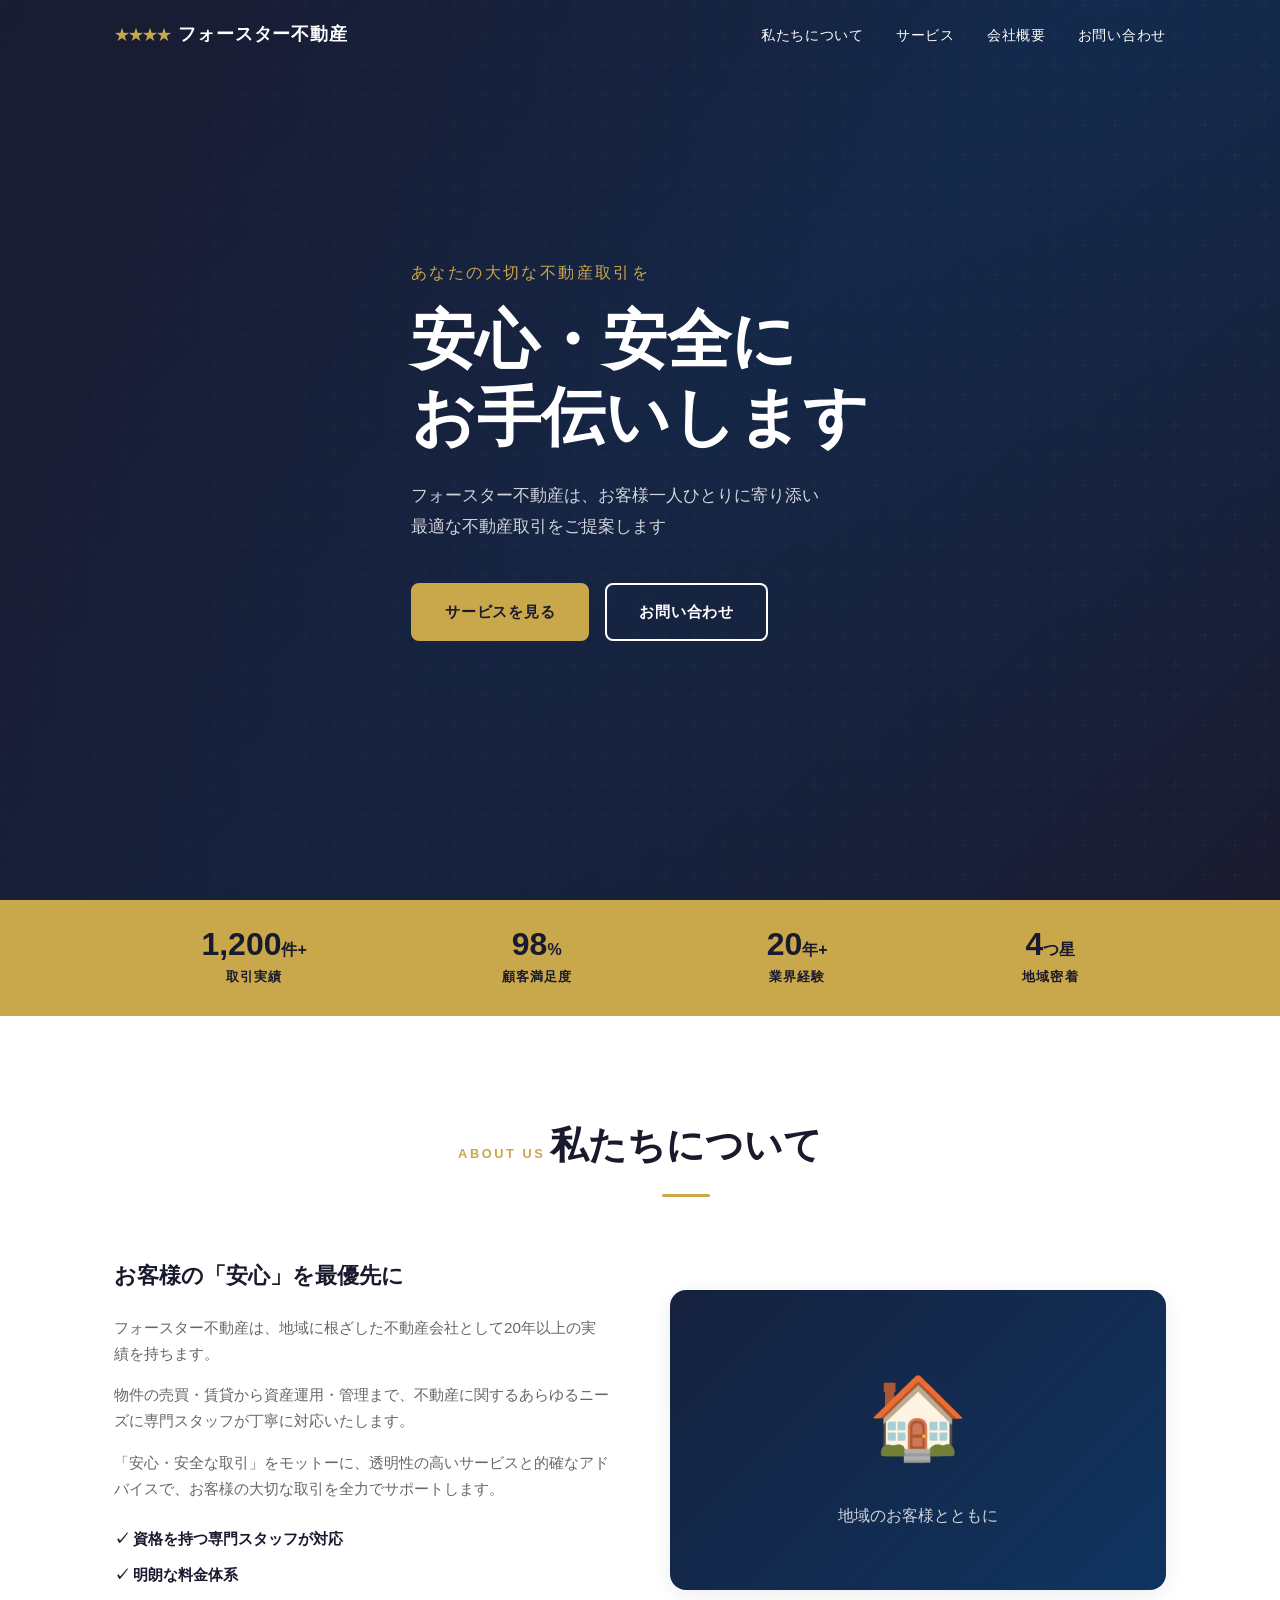
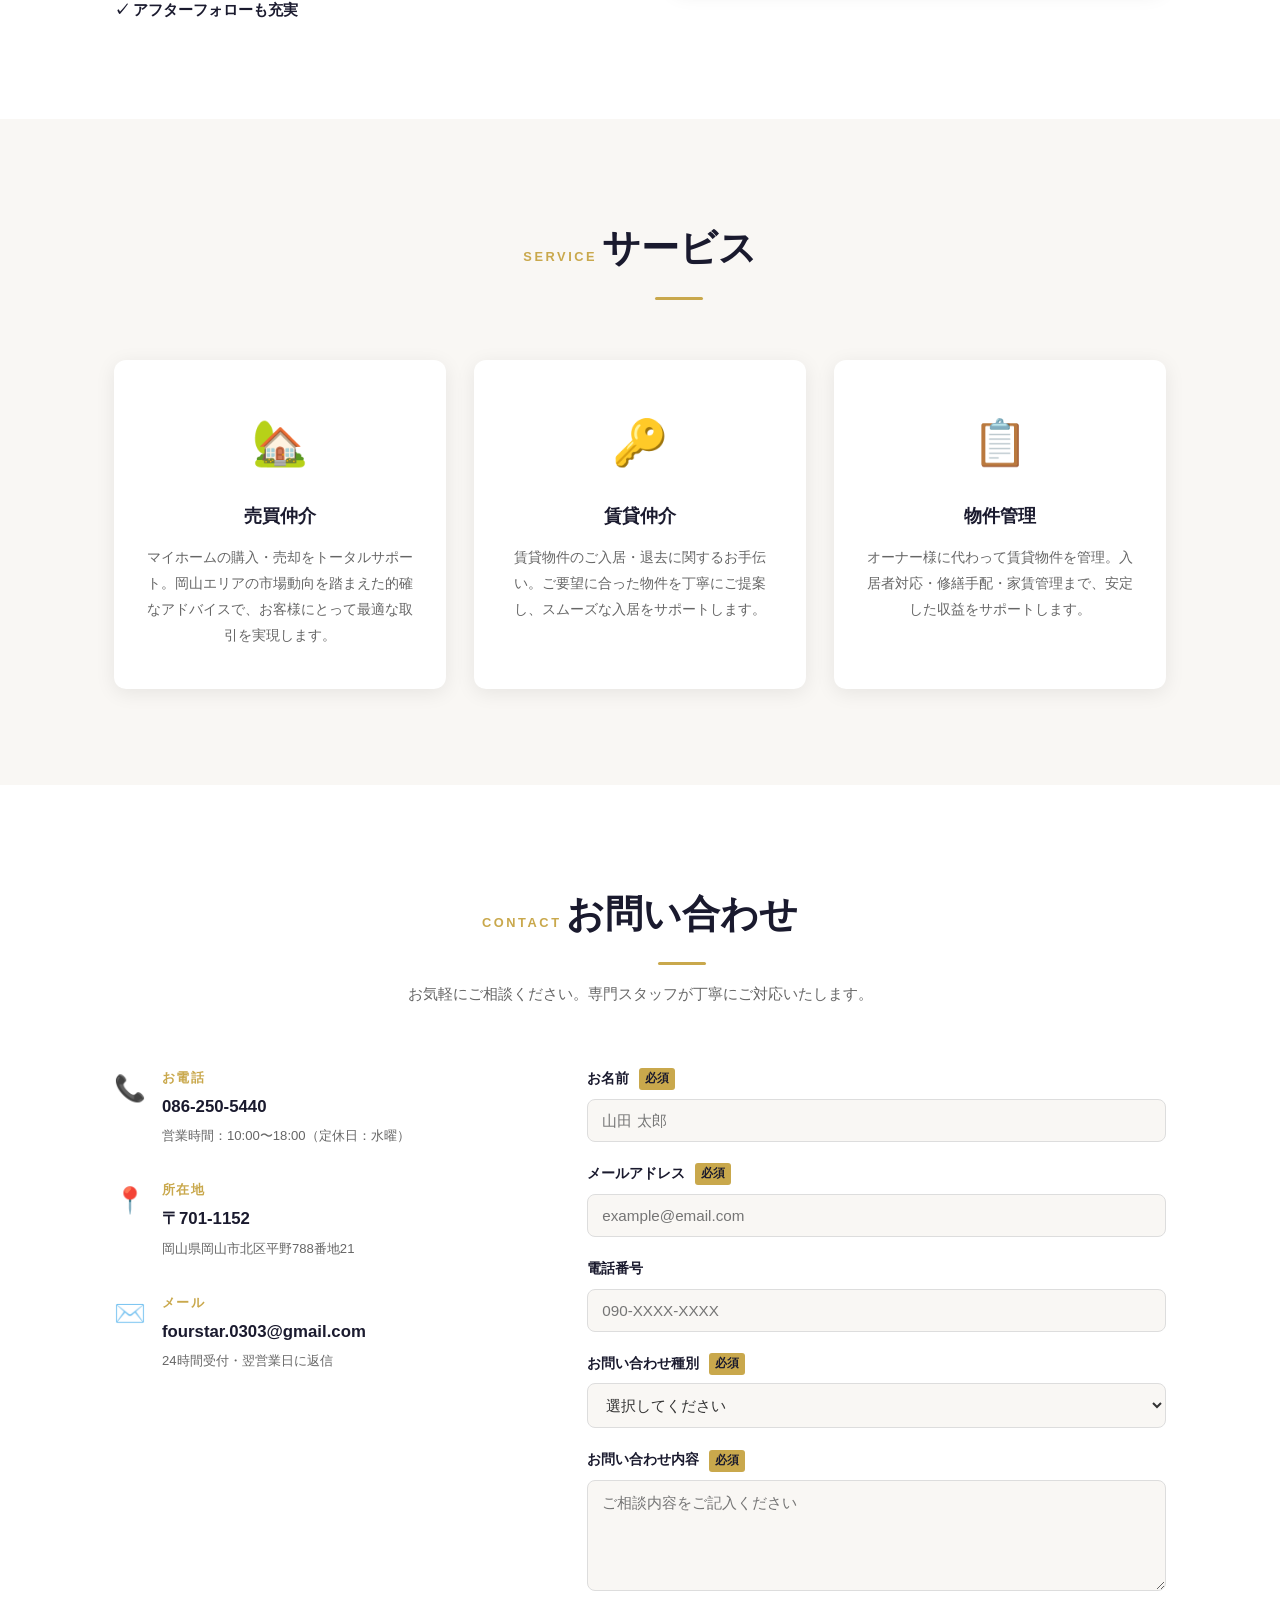
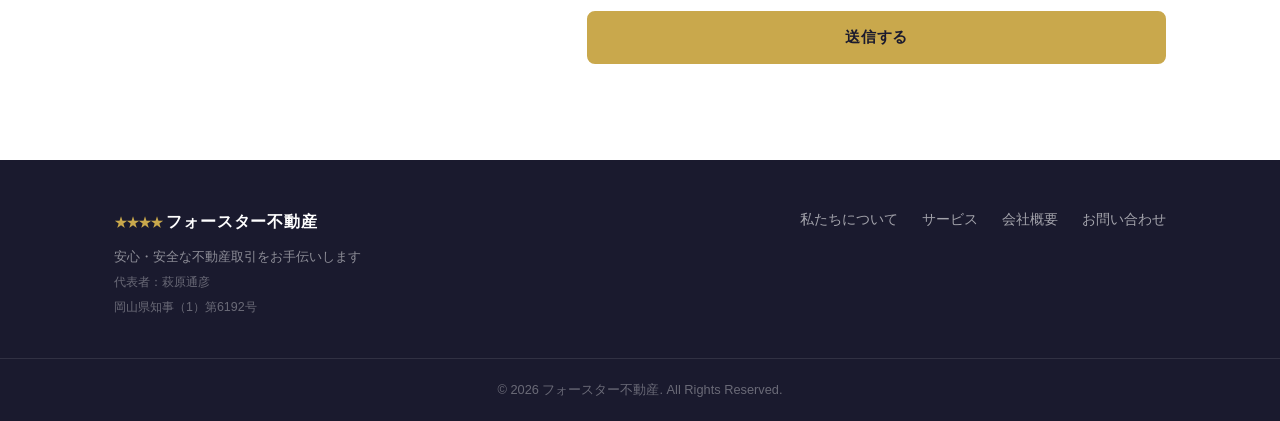
==== index.html @ bb78d97d "Initial commit: フォースター不動産 ホームページ" ====
<!DOCTYPE html>
<html lang="ja">
<head>
  <meta charset="UTF-8">
  <meta name="viewport" content="width=device-width, initial-scale=1.0">
  <title>フォースター不動産 | 安心・安全な不動産取引をお手伝いします</title>
  <link rel="stylesheet" href="style.css">
</head>
<body>

  <!-- ヘッダー -->
  <header id="header">
    <div class="container header-inner">
      <div class="logo">
        <span class="logo-star">★★★★</span>
        <span class="logo-text">フォースター不動産</span>
      </div>
      <nav>
        <ul class="nav-list">
          <li><a href="#about">私たちについて</a></li>
          <li><a href="#service">サービス</a></li>
          <li><a href="company.html">会社概要</a></li>
          <li><a href="#contact">お問い合わせ</a></li>
        </ul>
      </nav>
      <button class="hamburger" id="hamburger" aria-label="メニュー">
        <span></span><span></span><span></span>
      </button>
    </div>
    <div class="mobile-nav" id="mobileNav">
      <ul>
        <li><a href="#about" class="mobile-link">私たちについて</a></li>
        <li><a href="#service" class="mobile-link">サービス</a></li>
        <li><a href="company.html" class="mobile-link">会社概要</a></li>
        <li><a href="#contact" class="mobile-link">お問い合わせ</a></li>
      </ul>
    </div>
  </header>

  <!-- ヒーロー -->
  <section class="hero" id="hero">
    <div class="hero-overlay"></div>
    <div class="hero-content">
      <p class="hero-sub">あなたの大切な不動産取引を</p>
      <h1 class="hero-title">安心・安全に<br>お手伝いします</h1>
      <p class="hero-desc">フォースター不動産は、お客様一人ひとりに寄り添い<br>最適な不動産取引をご提案します</p>
      <div class="hero-buttons">
        <a href="#service" class="btn btn-primary">サービスを見る</a>
        <a href="#contact" class="btn btn-outline">お問い合わせ</a>
      </div>
    </div>
  </section>

  <!-- 実績バー -->
  <div class="stats-bar">
    <div class="container stats-inner">
      <div class="stat">
        <span class="stat-num">1,200<small>件+</small></span>
        <span class="stat-label">取引実績</span>
      </div>
      <div class="stat">
        <span class="stat-num">98<small>%</small></span>
        <span class="stat-label">顧客満足度</span>
      </div>
      <div class="stat">
        <span class="stat-num">20<small>年+</small></span>
        <span class="stat-label">業界経験</span>
      </div>
      <div class="stat">
        <span class="stat-num">4<small>つ星</small></span>
        <span class="stat-label">地域密着</span>
      </div>
    </div>
  </div>

  <!-- 私たちについて -->
  <section class="about section" id="about">
    <div class="container">
      <div class="section-header">
        <span class="section-label">ABOUT US</span>
        <h2 class="section-title">私たちについて</h2>
      </div>
      <div class="about-grid">
        <div class="about-text">
          <h3>お客様の「安心」を最優先に</h3>
          <p>フォースター不動産は、地域に根ざした不動産会社として20年以上の実績を持ちます。</p>
          <p>物件の売買・賃貸から資産運用・管理まで、不動産に関するあらゆるニーズに専門スタッフが丁寧に対応いたします。</p>
          <p>「安心・安全な取引」をモットーに、透明性の高いサービスと的確なアドバイスで、お客様の大切な取引を全力でサポートします。</p>
          <ul class="about-points">
            <li>✓ 資格を持つ専門スタッフが対応</li>
            <li>✓ 明朗な料金体系</li>
            <li>✓ アフターフォローも充実</li>
          </ul>
        </div>
        <div class="about-image">
          <div class="about-image-box">
            <div class="about-image-inner">
              <span class="about-icon">🏠</span>
              <p>地域のお客様とともに</p>
            </div>
          </div>
        </div>
      </div>
    </div>
  </section>

  <!-- サービス -->
  <section class="service section" id="service">
    <div class="container">
      <div class="section-header">
        <span class="section-label">SERVICE</span>
        <h2 class="section-title">サービス</h2>
      </div>
      <div class="service-grid service-grid-3">
        <div class="service-card">
          <div class="service-icon">🏡</div>
          <h3>売買仲介</h3>
          <p>マイホームの購入・売却をトータルサポート。岡山エリアの市場動向を踏まえた的確なアドバイスで、お客様にとって最適な取引を実現します。</p>
        </div>
        <div class="service-card">
          <div class="service-icon">🔑</div>
          <h3>賃貸仲介</h3>
          <p>賃貸物件のご入居・退去に関するお手伝い。ご要望に合った物件を丁寧にご提案し、スムーズな入居をサポートします。</p>
        </div>
        <div class="service-card">
          <div class="service-icon">📋</div>
          <h3>物件管理</h3>
          <p>オーナー様に代わって賃貸物件を管理。入居者対応・修繕手配・家賃管理まで、安定した収益をサポートします。</p>
        </div>
      </div>
    </div>
  </section>

  <!-- お問い合わせ -->
  <section class="contact section" id="contact">
    <div class="container">
      <div class="section-header">
        <span class="section-label">CONTACT</span>
        <h2 class="section-title">お問い合わせ</h2>
        <p class="section-desc">お気軽にご相談ください。専門スタッフが丁寧にご対応いたします。</p>
      </div>
      <div class="contact-wrapper">
        <div class="contact-info">
          <div class="contact-info-item">
            <span class="ci-icon">📞</span>
            <div>
              <p class="ci-label">お電話</p>
              <p class="ci-value">086-250-5440</p>
              <p class="ci-note">営業時間：10:00〜18:00（定休日：水曜）</p>
            </div>
          </div>
          <div class="contact-info-item">
            <span class="ci-icon">📍</span>
            <div>
              <p class="ci-label">所在地</p>
              <p class="ci-value">〒701-1152</p>
              <p class="ci-note">岡山県岡山市北区平野788番地21</p>
            </div>
          </div>
          <div class="contact-info-item">
            <span class="ci-icon">✉️</span>
            <div>
              <p class="ci-label">メール</p>
              <p class="ci-value">fourstar.0303@gmail.com</p>
              <p class="ci-note">24時間受付・翌営業日に返信</p>
            </div>
          </div>
        </div>
        <form class="contact-form" id="contactForm">
          <div class="form-group">
            <label for="name">お名前 <span class="required">必須</span></label>
            <input type="text" id="name" name="name" placeholder="山田 太郎" required>
          </div>
          <div class="form-group">
            <label for="email">メールアドレス <span class="required">必須</span></label>
            <input type="email" id="email" name="email" placeholder="example@email.com" required>
          </div>
          <div class="form-group">
            <label for="tel">電話番号</label>
            <input type="tel" id="tel" name="tel" placeholder="090-XXXX-XXXX">
          </div>
          <div class="form-group">
            <label for="subject">お問い合わせ種別 <span class="required">必須</span></label>
            <select id="subject" name="subject" required>
              <option value="">選択してください</option>
              <option value="buy">物件購入について</option>
              <option value="sell">物件売却について</option>
              <option value="rent">賃貸について</option>
              <option value="manage">物件管理について</option>
              <option value="other">その他</option>
            </select>
          </div>
          <div class="form-group">
            <label for="message">お問い合わせ内容 <span class="required">必須</span></label>
            <textarea id="message" name="message" rows="5" placeholder="ご相談内容をご記入ください" required></textarea>
          </div>
          <button type="submit" class="btn btn-primary btn-full">送信する</button>
          <div class="form-success" id="formSuccess">
            ✅ お問い合わせを受け付けました。担当者よりご連絡いたします。
          </div>
        </form>
      </div>
    </div>
  </section>

  <!-- フッター -->
  <footer class="footer">
    <div class="container footer-inner">
      <div class="footer-brand">
        <span class="logo-star">★★★★</span>
        <span class="logo-text">フォースター不動産</span>
        <p class="footer-tagline">安心・安全な不動産取引をお手伝いします</p>
        <p class="footer-meta">代表者：萩原通彦</p>
        <p class="footer-meta">岡山県知事（1）第6192号</p>
      </div>
      <div class="footer-links">
        <a href="#about">私たちについて</a>
        <a href="#service">サービス</a>
        <a href="company.html">会社概要</a>
        <a href="#contact">お問い合わせ</a>
      </div>
    </div>
    <div class="footer-copy">
      <p>&copy; 2026 フォースター不動産. All Rights Reserved.</p>
    </div>
  </footer>

  <script src="script.js"></script>
</body>
</html>
---- style.css ----
/* ===== リセット & ベース ===== */
*, *::before, *::after { box-sizing: border-box; margin: 0; padding: 0; }

:root {
  --gold: #c9a84c;
  --gold-light: #e8c96a;
  --dark: #1a1a2e;
  --dark2: #16213e;
  --text: #333;
  --text-light: #666;
  --bg: #f9f7f4;
  --white: #ffffff;
  --radius: 8px;
  --shadow: 0 4px 20px rgba(0,0,0,.08);
  --transition: .3s ease;
}

html { scroll-behavior: smooth; }

body {
  font-family: 'Hiragino Kaku Gothic ProN', 'Noto Sans JP', sans-serif;
  color: var(--text);
  background: var(--bg);
  line-height: 1.7;
}

.container { max-width: 1100px; margin: 0 auto; padding: 0 24px; }

a { text-decoration: none; color: inherit; }

/* ===== ヘッダー ===== */
#header {
  position: fixed;
  top: 0; left: 0; right: 0;
  z-index: 100;
  background: transparent;
  transition: background var(--transition), box-shadow var(--transition);
}

#header.scrolled {
  background: var(--dark);
  box-shadow: 0 2px 16px rgba(0,0,0,.3);
}

.header-inner {
  display: flex;
  align-items: center;
  justify-content: space-between;
  height: 70px;
}

.logo {
  display: flex;
  align-items: center;
  gap: 8px;
}

.logo-star {
  color: var(--gold);
  font-size: 1rem;
  letter-spacing: -2px;
}

.logo-text {
  color: var(--white);
  font-size: 1.1rem;
  font-weight: 700;
  letter-spacing: .05em;
}

.nav-list {
  display: flex;
  gap: 32px;
  list-style: none;
}

.nav-list a {
  color: var(--white);
  font-size: .9rem;
  letter-spacing: .05em;
  transition: color var(--transition);
  position: relative;
}

.nav-list a::after {
  content: '';
  position: absolute;
  bottom: -4px; left: 0; right: 0;
  height: 2px;
  background: var(--gold);
  transform: scaleX(0);
  transition: transform var(--transition);
}

.nav-list a:hover { color: var(--gold-light); }
.nav-list a:hover::after { transform: scaleX(1); }

/* ハンバーガー */
.hamburger {
  display: none;
  flex-direction: column;
  gap: 5px;
  background: none;
  border: none;
  cursor: pointer;
  padding: 4px;
}

.hamburger span {
  display: block;
  width: 26px; height: 2px;
  background: var(--white);
  transition: var(--transition);
}

/* モバイルナビ */
.mobile-nav {
  display: none;
  background: var(--dark);
  padding: 16px 24px;
}

.mobile-nav.open { display: block; }

.mobile-nav ul { list-style: none; }

.mobile-nav li { border-bottom: 1px solid rgba(255,255,255,.1); }

.mobile-nav a {
  display: block;
  color: var(--white);
  padding: 14px 0;
  font-size: .95rem;
}

/* ===== ボタン ===== */
.btn {
  display: inline-block;
  padding: 14px 32px;
  border-radius: var(--radius);
  font-size: .95rem;
  font-weight: 600;
  letter-spacing: .05em;
  transition: var(--transition);
  cursor: pointer;
  border: 2px solid transparent;
}

.btn-primary {
  background: var(--gold);
  color: var(--dark);
  border-color: var(--gold);
}

.btn-primary:hover {
  background: var(--gold-light);
  border-color: var(--gold-light);
  transform: translateY(-2px);
  box-shadow: 0 8px 24px rgba(201,168,76,.35);
}

.btn-outline {
  background: transparent;
  color: var(--white);
  border-color: var(--white);
}

.btn-outline:hover {
  background: var(--white);
  color: var(--dark);
  transform: translateY(-2px);
}

.btn-full { width: 100%; text-align: center; }

/* ===== ヒーロー ===== */
.hero {
  position: relative;
  min-height: 100vh;
  display: flex;
  align-items: center;
  background: linear-gradient(135deg, var(--dark2) 0%, #0f3460 50%, var(--dark) 100%);
  overflow: hidden;
}

.hero::before {
  content: '';
  position: absolute;
  inset: 0;
  background: url("data:image/svg+xml,%3Csvg width='60' height='60' viewBox='0 0 60 60' xmlns='http://www.w3.org/2000/svg'%3E%3Cg fill='none' fill-rule='evenodd'%3E%3Cg fill='%23ffffff' fill-opacity='0.03'%3E%3Cpath d='M36 34v-4h-2v4h-4v2h4v4h2v-4h4v-2h-4zm0-30V0h-2v4h-4v2h4v4h2V6h4V4h-4zM6 34v-4H4v4H0v2h4v4h2v-4h4v-2H6zM6 4V0H4v4H0v2h4v4h2V6h4V4H6z'/%3E%3C/g%3E%3C/g%3E%3C/svg%3E");
}

.hero-overlay {
  position: absolute;
  inset: 0;
  background: linear-gradient(to right, rgba(26,26,46,.8) 0%, rgba(26,26,46,.3) 100%);
}

.hero-content {
  position: relative;
  z-index: 1;
  max-width: 700px;
  padding: 0 24px;
  margin: 0 auto;
}

.hero-sub {
  color: var(--gold);
  font-size: 1rem;
  letter-spacing: .15em;
  margin-bottom: 16px;
}

.hero-title {
  color: var(--white);
  font-size: clamp(2.2rem, 6vw, 4rem);
  font-weight: 800;
  line-height: 1.2;
  margin-bottom: 24px;
}

.hero-desc {
  color: rgba(255,255,255,.8);
  font-size: 1.05rem;
  margin-bottom: 40px;
  line-height: 1.9;
}

.hero-buttons {
  display: flex;
  gap: 16px;
  flex-wrap: wrap;
}

/* ===== 実績バー ===== */
.stats-bar {
  background: var(--gold);
  padding: 28px 0;
}

.stats-inner {
  display: flex;
  justify-content: space-around;
  flex-wrap: wrap;
  gap: 20px;
}

.stat {
  text-align: center;
  color: var(--dark);
}

.stat-num {
  display: block;
  font-size: 2rem;
  font-weight: 800;
  line-height: 1;
}

.stat-num small {
  font-size: 1rem;
  font-weight: 600;
}

.stat-label {
  display: block;
  font-size: .82rem;
  font-weight: 600;
  margin-top: 6px;
  letter-spacing: .08em;
}

/* ===== セクション共通 ===== */
.section { padding: 96px 0; }

.section-header {
  text-align: center;
  margin-bottom: 60px;
}

.section-label {
  display: inline-block;
  color: var(--gold);
  font-size: .8rem;
  font-weight: 700;
  letter-spacing: .2em;
  margin-bottom: 12px;
}

.section-title {
  font-size: clamp(1.6rem, 4vw, 2.4rem);
  font-weight: 800;
  color: var(--dark);
  position: relative;
  display: inline-block;
}

.section-title::after {
  content: '';
  display: block;
  width: 48px; height: 3px;
  background: var(--gold);
  margin: 16px auto 0;
  border-radius: 2px;
}

.section-desc {
  color: var(--text-light);
  margin-top: 16px;
  font-size: .95rem;
}

/* ===== About ===== */
.about { background: var(--white); }

.about-grid {
  display: grid;
  grid-template-columns: 1fr 1fr;
  gap: 60px;
  align-items: center;
}

.about-text h3 {
  font-size: 1.4rem;
  font-weight: 700;
  color: var(--dark);
  margin-bottom: 20px;
}

.about-text p {
  color: var(--text-light);
  margin-bottom: 16px;
  font-size: .95rem;
}

.about-points {
  list-style: none;
  margin-top: 24px;
  display: flex;
  flex-direction: column;
  gap: 10px;
}

.about-points li {
  color: var(--dark);
  font-weight: 600;
  font-size: .95rem;
}

.about-image-box {
  background: linear-gradient(135deg, var(--dark2), #0f3460);
  border-radius: 16px;
  padding: 60px 40px;
  text-align: center;
  box-shadow: var(--shadow);
}

.about-image-inner .about-icon {
  font-size: 5rem;
  display: block;
  margin-bottom: 16px;
}

.about-image-inner p {
  color: rgba(255,255,255,.8);
  font-size: 1rem;
}

/* ===== Service ===== */
.service { background: var(--bg); }

.service-grid {
  display: grid;
  grid-template-columns: repeat(auto-fit, minmax(230px, 1fr));
  gap: 28px;
}

.service-grid-3 {
  grid-template-columns: repeat(3, 1fr);
}

@media (max-width: 768px) {
  .service-grid-3 { grid-template-columns: 1fr; }
}

.service-card {
  background: var(--white);
  border-radius: 12px;
  padding: 40px 28px;
  text-align: center;
  box-shadow: var(--shadow);
  transition: transform var(--transition), box-shadow var(--transition);
  border-top: 4px solid transparent;
}

.service-card:hover {
  transform: translateY(-6px);
  box-shadow: 0 12px 40px rgba(0,0,0,.12);
  border-top-color: var(--gold);
}

.service-icon {
  font-size: 2.8rem;
  margin-bottom: 20px;
  display: block;
}

.service-card h3 {
  font-size: 1.15rem;
  font-weight: 700;
  color: var(--dark);
  margin-bottom: 14px;
}

.service-card p {
  color: var(--text-light);
  font-size: .9rem;
  line-height: 1.8;
}

/* ===== Contact ===== */
.contact { background: var(--white); }

.contact-wrapper {
  display: grid;
  grid-template-columns: 1fr 1.4fr;
  gap: 60px;
}

.contact-info {
  display: flex;
  flex-direction: column;
  gap: 32px;
}

.contact-info-item {
  display: flex;
  gap: 16px;
  align-items: flex-start;
}

.ci-icon {
  font-size: 1.6rem;
  flex-shrink: 0;
}

.ci-label {
  font-size: .8rem;
  color: var(--gold);
  font-weight: 700;
  letter-spacing: .1em;
  margin-bottom: 4px;
}

.ci-value {
  font-size: 1.05rem;
  font-weight: 700;
  color: var(--dark);
}

.ci-note {
  font-size: .82rem;
  color: var(--text-light);
  margin-top: 4px;
}

/* フォーム */
.contact-form {
  display: flex;
  flex-direction: column;
  gap: 20px;
}

.form-group {
  display: flex;
  flex-direction: column;
  gap: 8px;
}

.form-group label {
  font-size: .88rem;
  font-weight: 600;
  color: var(--dark);
}

.required {
  display: inline-block;
  background: var(--gold);
  color: var(--dark);
  font-size: .72rem;
  font-weight: 700;
  padding: 1px 6px;
  border-radius: 3px;
  margin-left: 6px;
  vertical-align: middle;
}

.form-group input,
.form-group select,
.form-group textarea {
  border: 1.5px solid #ddd;
  border-radius: var(--radius);
  padding: 12px 14px;
  font-size: .95rem;
  font-family: inherit;
  color: var(--text);
  transition: border-color var(--transition), box-shadow var(--transition);
  background: var(--bg);
}

.form-group input:focus,
.form-group select:focus,
.form-group textarea:focus {
  outline: none;
  border-color: var(--gold);
  box-shadow: 0 0 0 3px rgba(201,168,76,.15);
}

.form-group textarea { resize: vertical; }

.form-success {
  display: none;
  background: #f0fdf4;
  border: 1.5px solid #22c55e;
  color: #166534;
  padding: 14px 18px;
  border-radius: var(--radius);
  font-size: .9rem;
  font-weight: 600;
}

.form-success.visible { display: block; }

/* ===== フッター ===== */
.footer {
  background: var(--dark);
  padding: 48px 0 0;
}

.footer-inner {
  display: flex;
  justify-content: space-between;
  align-items: flex-start;
  flex-wrap: wrap;
  gap: 32px;
  padding-bottom: 40px;
}

.footer-brand .logo-star { color: var(--gold); font-size: .9rem; letter-spacing: -2px; }
.footer-brand .logo-text { color: var(--white); font-size: 1rem; font-weight: 700; }

.footer-tagline {
  color: rgba(255,255,255,.5);
  font-size: .82rem;
  margin-top: 10px;
}

.footer-meta {
  color: rgba(255,255,255,.35);
  font-size: .78rem;
  margin-top: 4px;
}

.footer-links {
  display: flex;
  gap: 24px;
  flex-wrap: wrap;
}

.footer-links a {
  color: rgba(255,255,255,.6);
  font-size: .88rem;
  transition: color var(--transition);
}

.footer-links a:hover { color: var(--gold); }

.footer-copy {
  border-top: 1px solid rgba(255,255,255,.1);
  text-align: center;
  padding: 20px;
}

.footer-copy p {
  color: rgba(255,255,255,.35);
  font-size: .8rem;
}

/* ===== レスポンシブ ===== */
@media (max-width: 768px) {
  .nav-list { display: none; }

  .hamburger { display: flex; }

  .about-grid { grid-template-columns: 1fr; }
  .about-image { display: none; }

  .contact-wrapper { grid-template-columns: 1fr; }

  .hero-content { text-align: center; }
  .hero-buttons { justify-content: center; }

  .section { padding: 64px 0; }

  .footer-inner { flex-direction: column; align-items: center; text-align: center; }
  .footer-links { justify-content: center; }
}

@media (max-width: 480px) {
  .stats-inner { flex-direction: column; gap: 16px; }
  .service-grid { grid-template-columns: 1fr; }
}
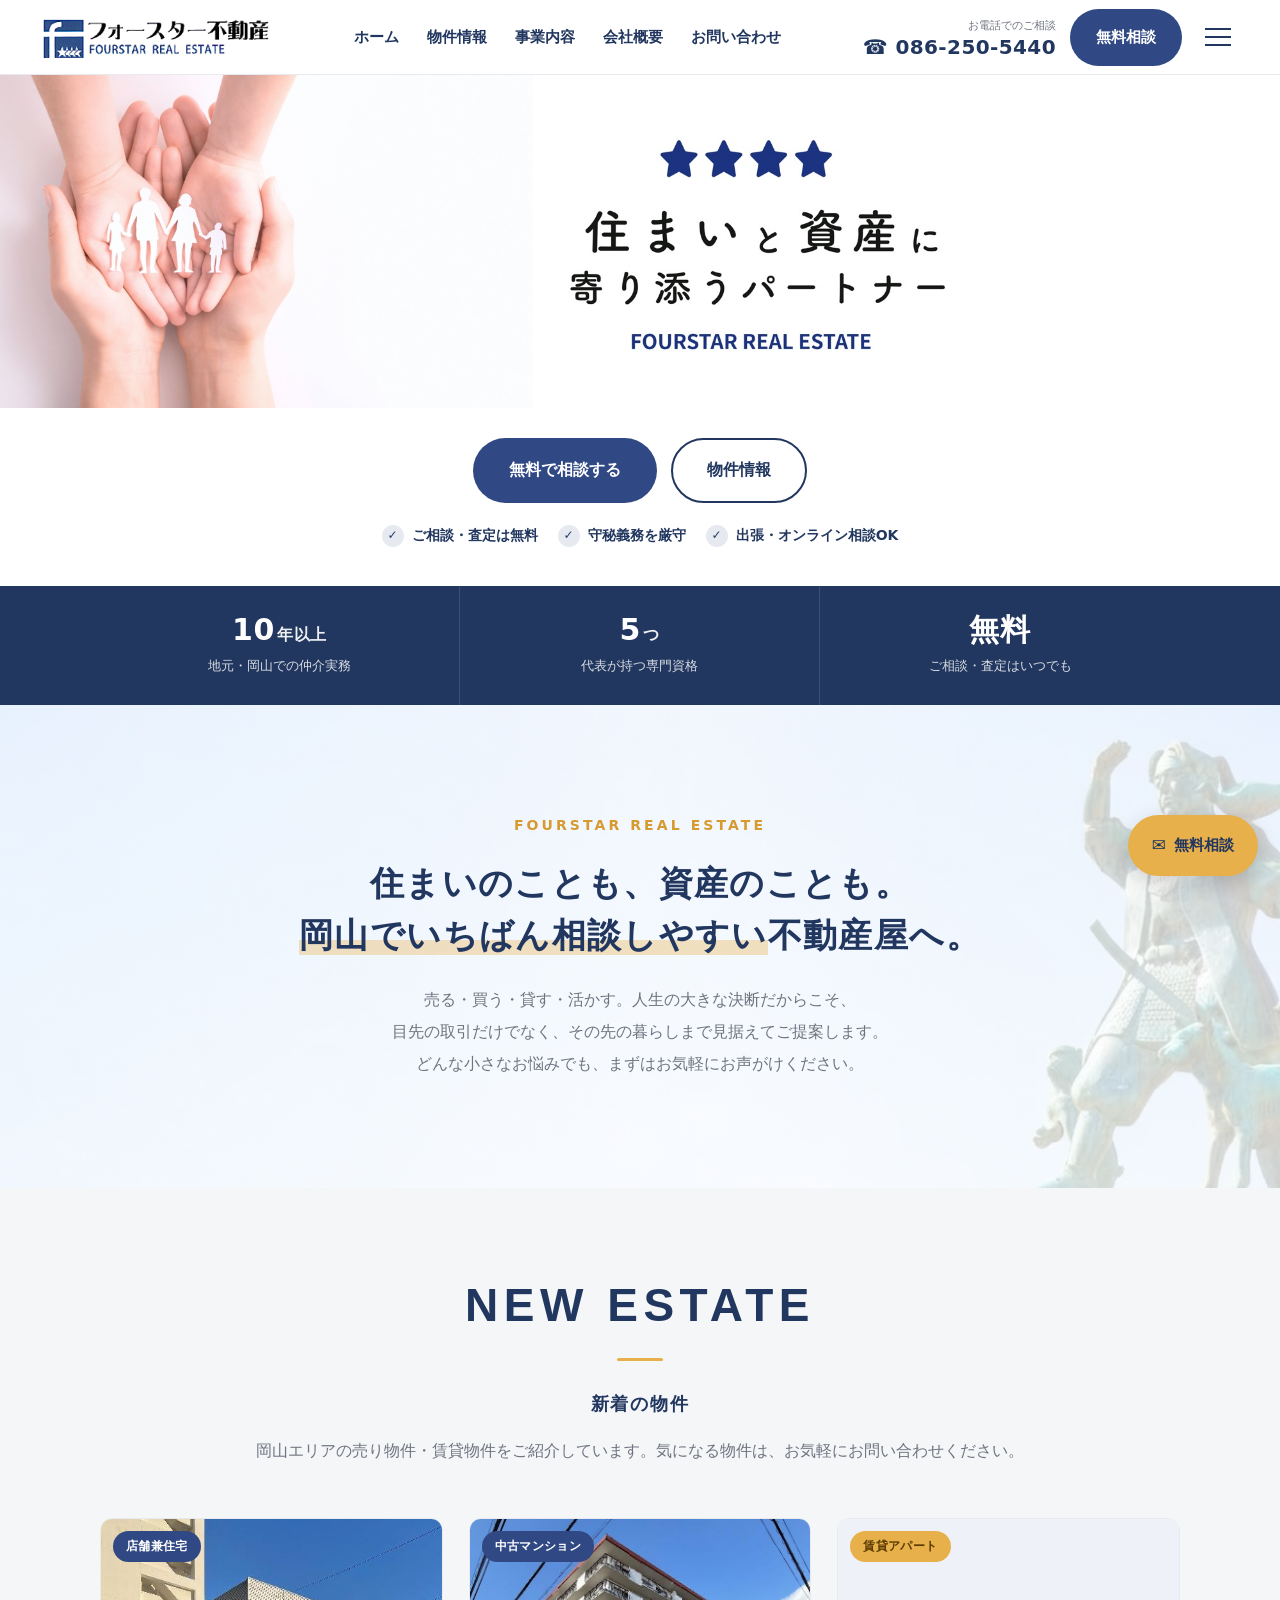
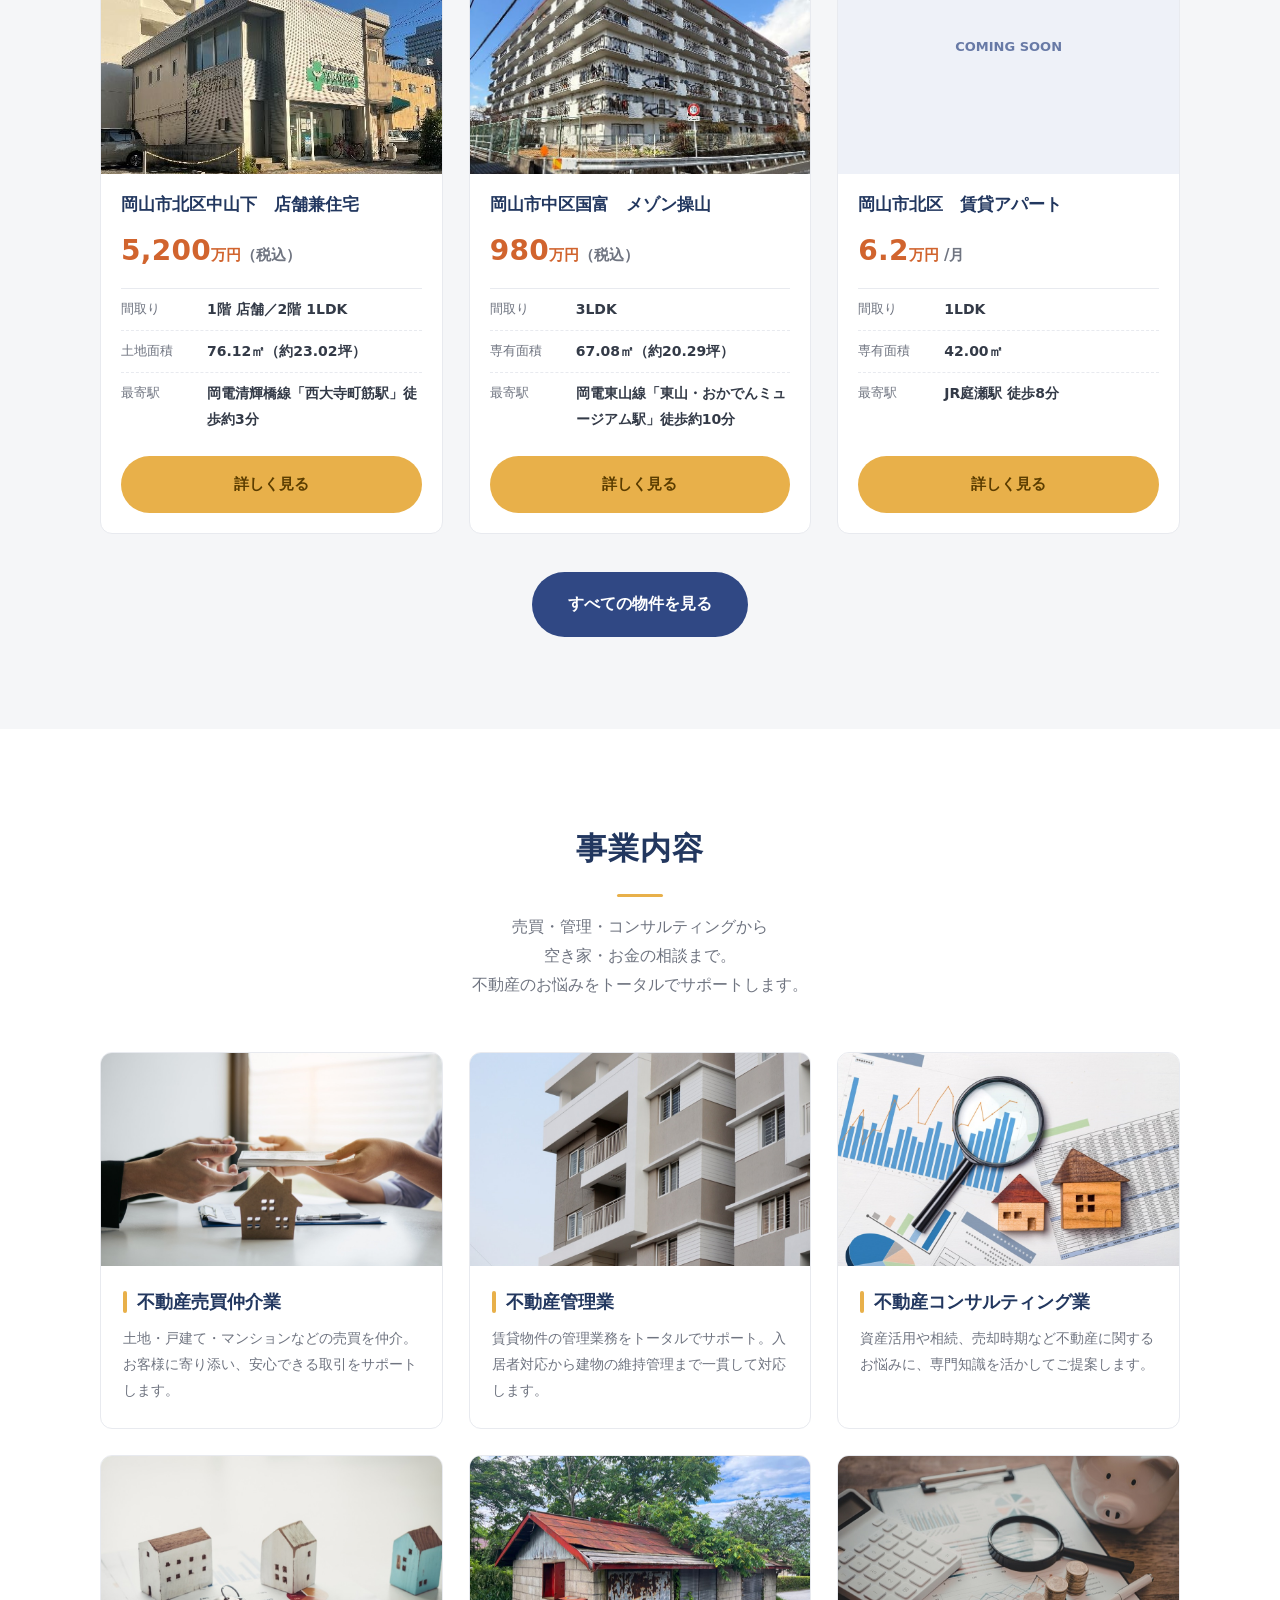
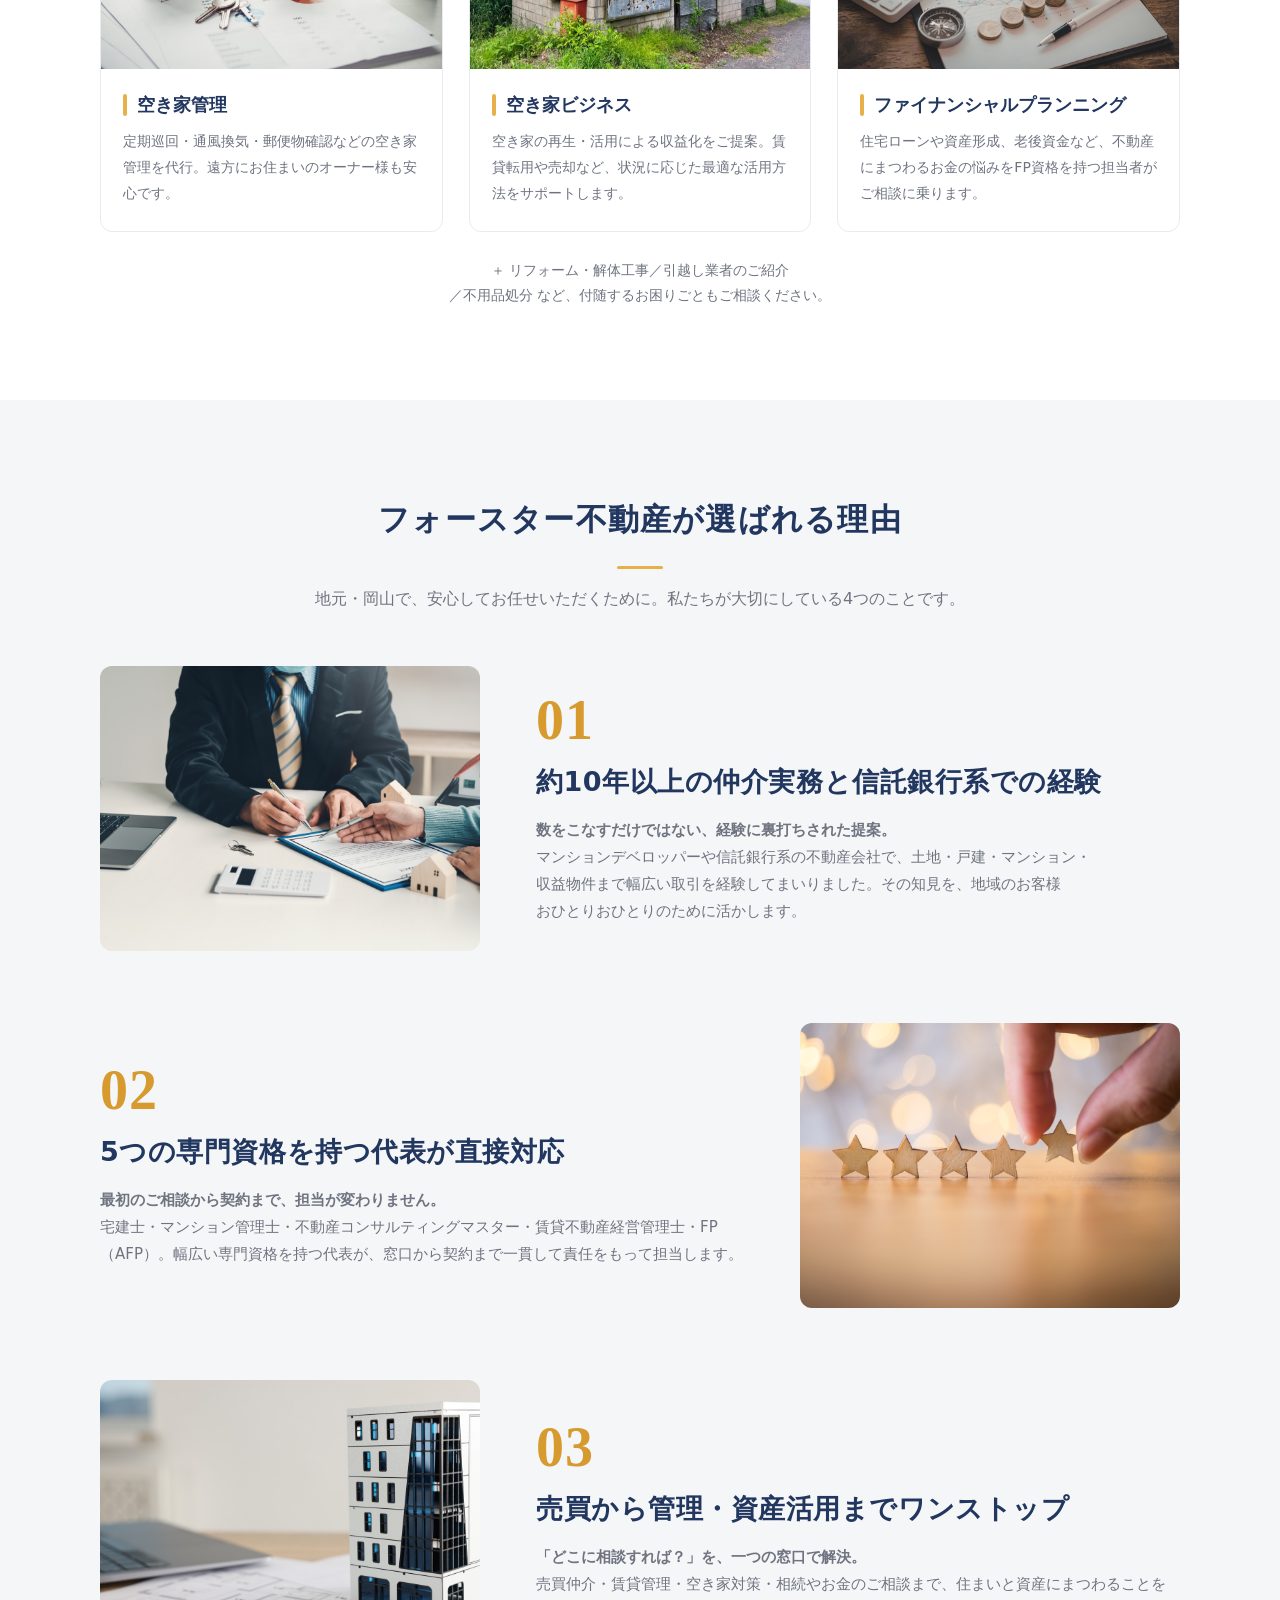
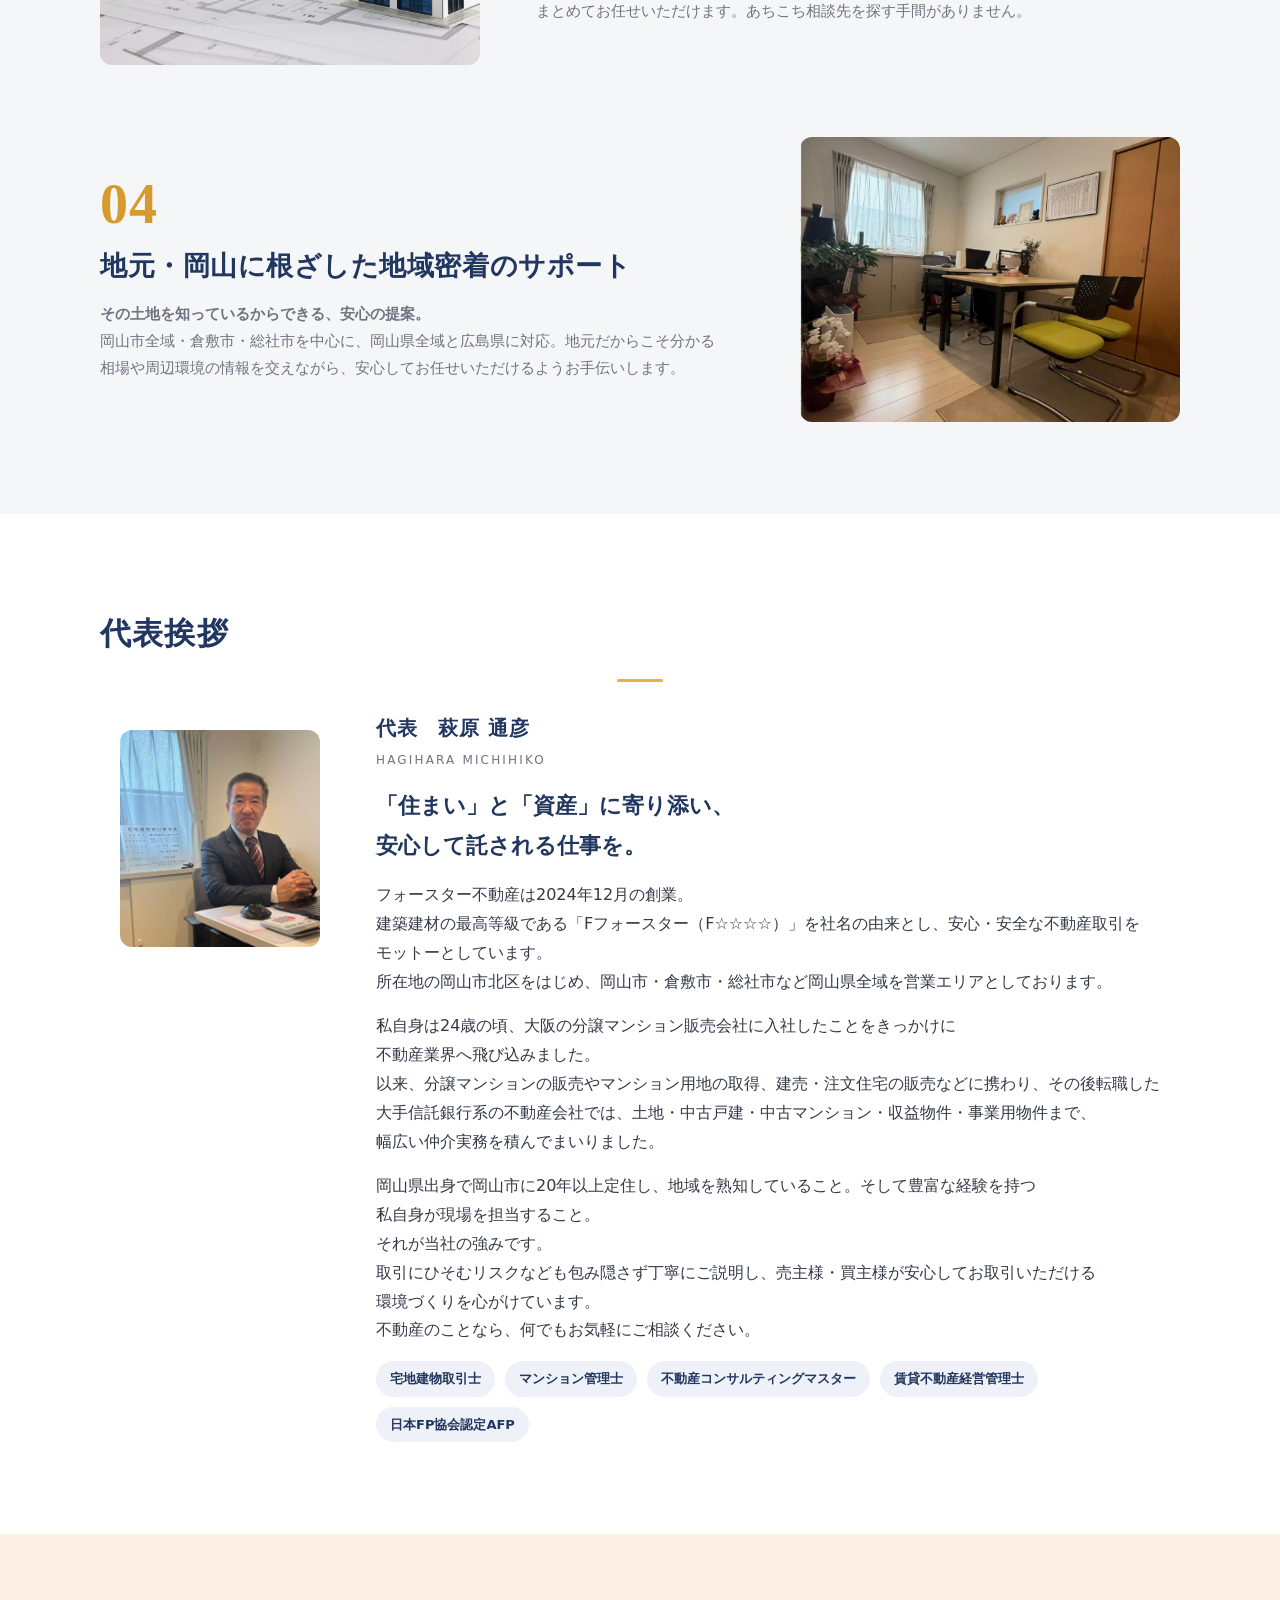
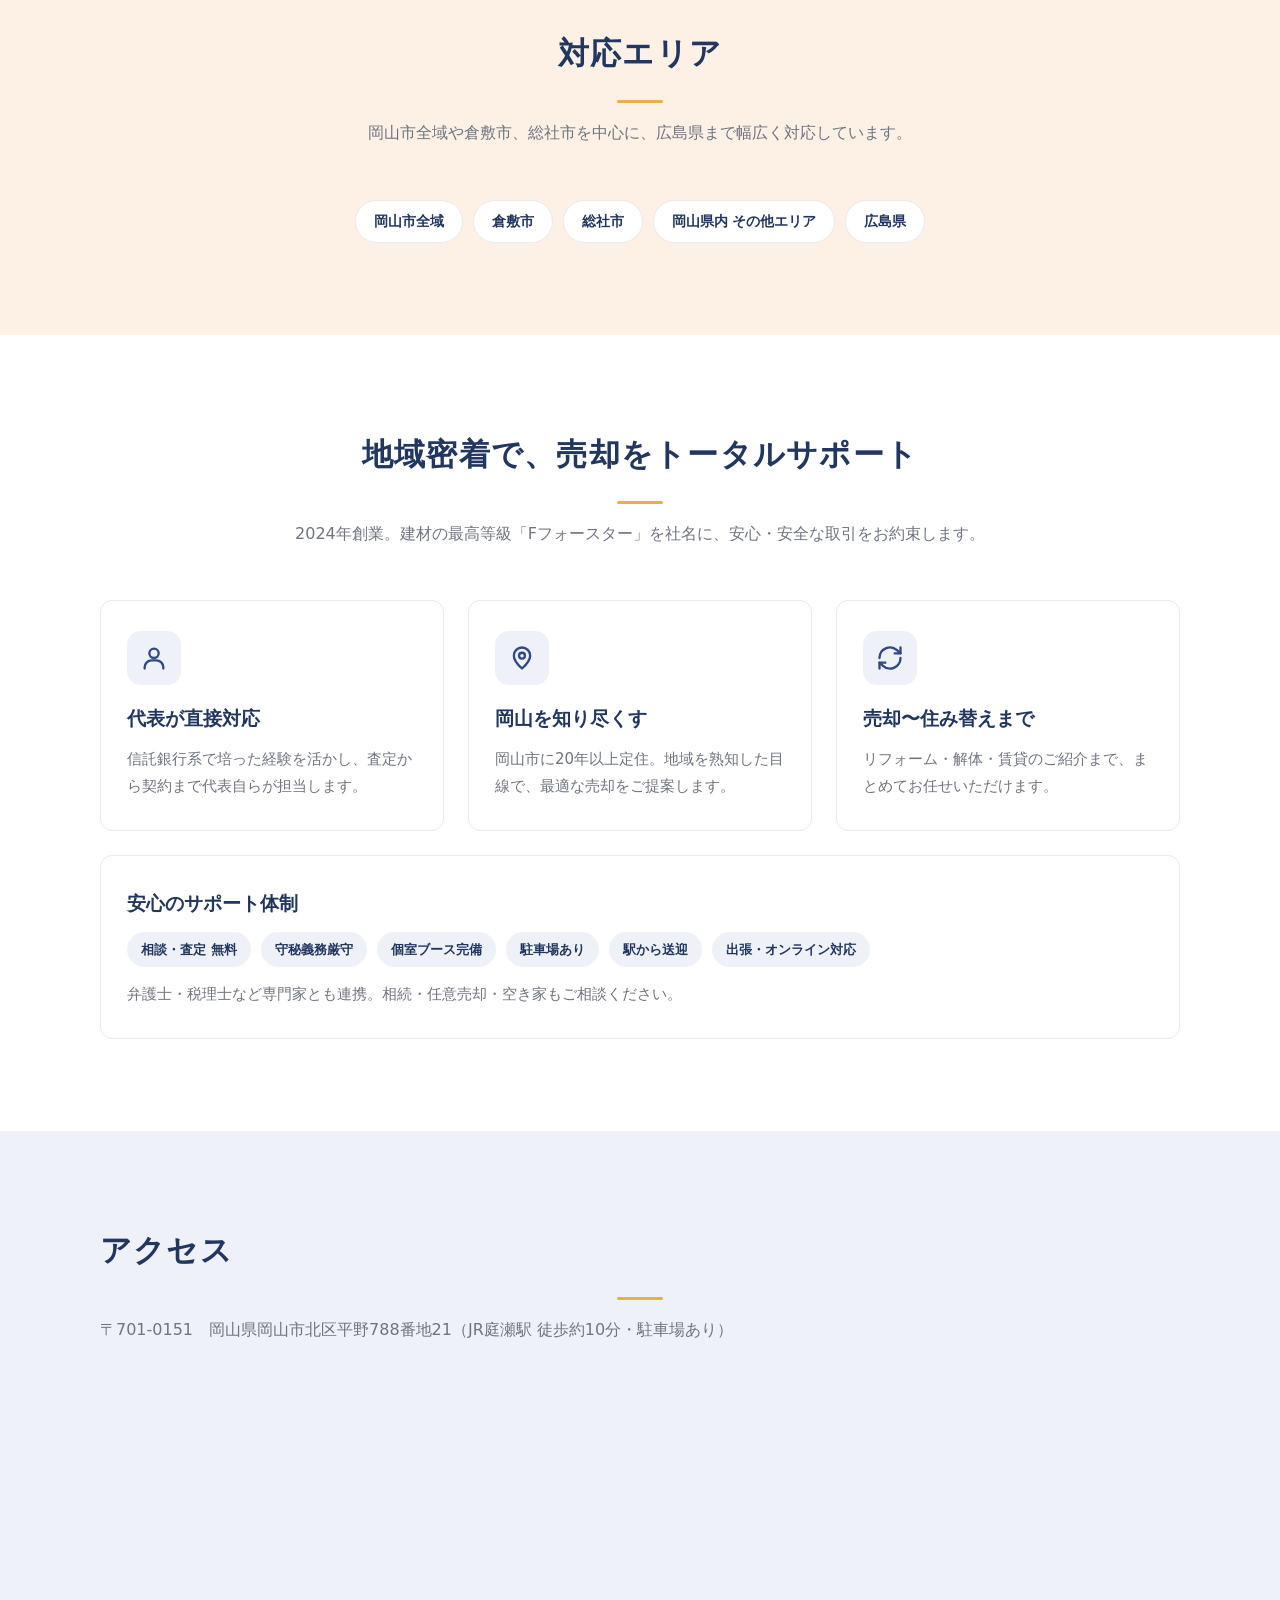
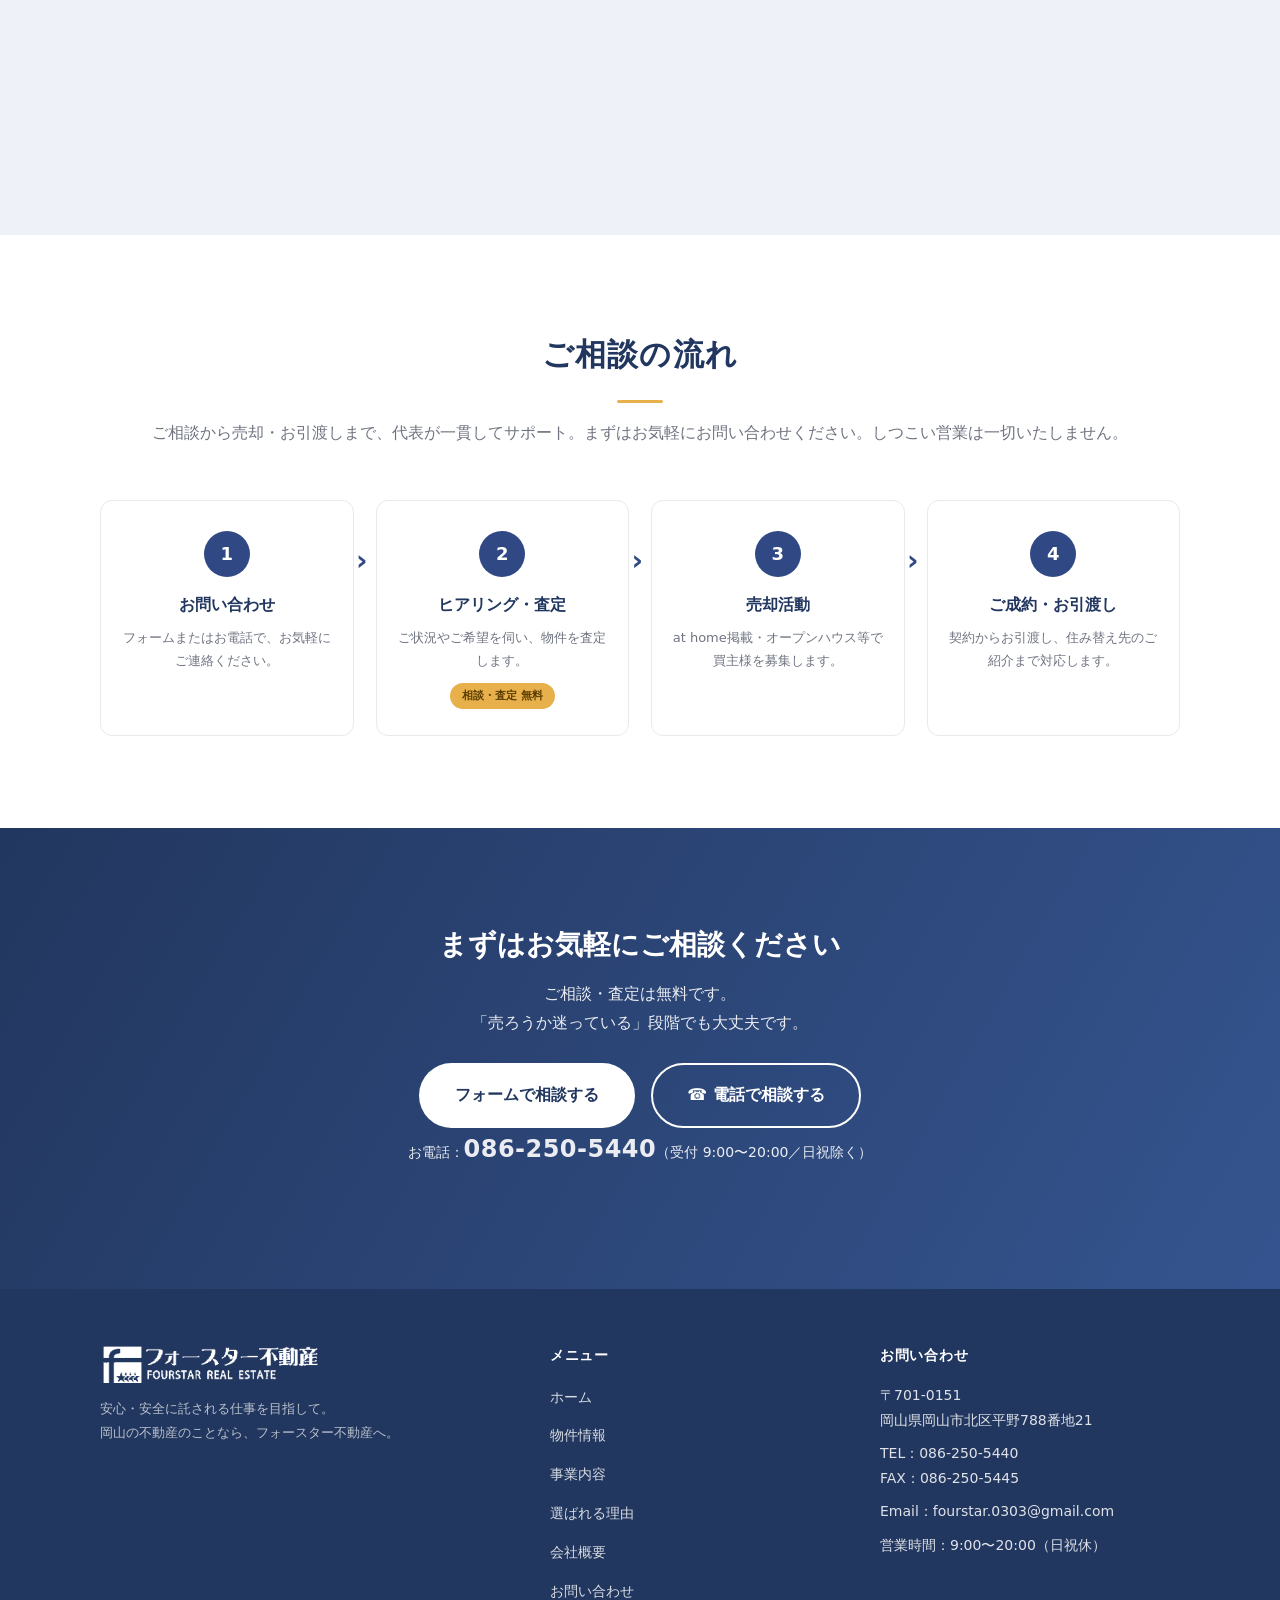
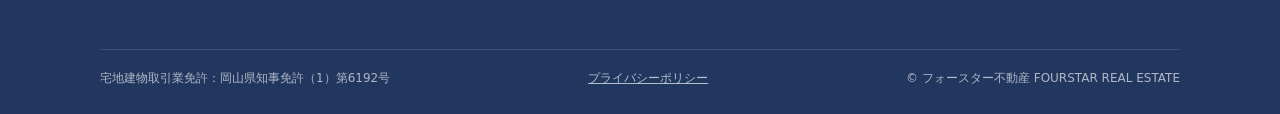
==== commit cda4bd1b: "ホームページを新版に全面更新 - 全5ページ（トップ・物件情報・会社概要・お問い合わせ・プライバシーポリシー）に刷新 - お問い合わせフォームをFormSubmitでメール転送（fourstar.03" ====
--- a/index.html
+++ b/index.html
@@ -1,230 +1,541 @@
 <!DOCTYPE html>
+<!-- =========================================================================
+     フォースター不動産 トップページ（index.html）
+     -------------------------------------------------------------------------
+     ★文字を直したいとき：「ここから編集」〜「ここまで」の間の
+       日本語部分を書き換えてください。< > の記号（タグ）は消さないように。
+     ========================================================================= -->
 <html lang="ja">
 <head>
   <meta charset="UTF-8">
   <meta name="viewport" content="width=device-width, initial-scale=1.0">
-  <title>フォースター不動産 | 安心・安全な不動産取引をお手伝いします</title>
-  <link rel="stylesheet" href="style.css">
+  <title>岡山市・倉敷市の不動産売却・買取・空き家相談｜フォースター不動産</title>
+  <meta name="description" content="岡山市・倉敷市・総社市で不動産の売却・買取・賃貸・空き家管理・相続のご相談を承ります。宅建士・マンション管理士など5つの資格を持つ代表が、査定無料で親身に対応。地元密着のフォースター不動産。">
+
+  <!-- ★公開ドメインが決まったら、ファイル全体の「REPLACE_DOMAIN」を本番URL（例 www.example.com）に一括置換してください -->
+  <link rel="canonical" href="https://REPLACE_DOMAIN/">
+  <meta property="og:type" content="website">
+  <meta property="og:site_name" content="フォースター不動産">
+  <meta property="og:title" content="岡山市・倉敷市の不動産売却・買取・空き家相談｜フォースター不動産">
+  <meta property="og:description" content="岡山市・倉敷市・総社市で不動産の売却・買取・賃貸・空き家管理・相続のご相談を承ります。査定無料・地元密着のフォースター不動産。">
+  <meta property="og:url" content="https://REPLACE_DOMAIN/">
+  <meta property="og:image" content="https://REPLACE_DOMAIN/images/hero.jpg">
+  <meta property="og:locale" content="ja_JP">
+  <meta name="twitter:card" content="summary_large_image">
+  <link rel="icon" href="images/logo.png">
+  <link rel="apple-touch-icon" href="images/logo.png">
+
+  <link rel="stylesheet" href="css/style.css">
+
+  <!-- 構造化データ（Googleに「岡山の不動産会社」だと正確に伝えるための情報）-->
+  <script type="application/ld+json">
+  {
+    "@context": "https://schema.org",
+    "@type": "RealEstateAgent",
+    "name": "フォースター不動産",
+    "alternateName": "FOURSTAR REAL ESTATE",
+    "image": "https://REPLACE_DOMAIN/images/hero.jpg",
+    "logo": "https://REPLACE_DOMAIN/images/logo.png",
+    "url": "https://REPLACE_DOMAIN/",
+    "telephone": "+81-86-250-5440",
+    "faxNumber": "+81-86-250-5445",
+    "email": "fourstar.0303@gmail.com",
+    "founder": "萩原 通彦",
+    "foundingDate": "2024-12",
+    "priceRange": "応相談",
+    "address": {
+      "@type": "PostalAddress",
+      "postalCode": "701-0151",
+      "addressCountry": "JP",
+      "addressRegion": "岡山県",
+      "addressLocality": "岡山市北区",
+      "streetAddress": "平野788番地21"
+    },
+    "areaServed": [
+      { "@type": "City", "name": "岡山市" },
+      { "@type": "City", "name": "倉敷市" },
+      { "@type": "City", "name": "総社市" }
+    ],
+    "openingHoursSpecification": {
+      "@type": "OpeningHoursSpecification",
+      "dayOfWeek": ["Monday","Tuesday","Wednesday","Thursday","Friday","Saturday"],
+      "opens": "09:00",
+      "closes": "20:00"
+    },
+    "knowsAbout": ["不動産売買仲介","不動産管理","空き家管理","空き家ビジネス","不動産コンサルティング","相続相談","ファイナンシャルプランニング"],
+    "hasCredential": "宅地建物取引業免許 岡山県知事免許（1）第6192号"
+  }
+  </script>
 </head>
 <body>
 
-  <!-- ヘッダー -->
-  <header id="header">
+  <!-- ============ ヘッダー（全ページ共通）============ -->
+  <header class="site-header">
     <div class="container header-inner">
-      <div class="logo">
-        <span class="logo-star">★★★★</span>
-        <span class="logo-text">フォースター不動産</span>
-      </div>
-      <nav>
-        <ul class="nav-list">
-          <li><a href="#about">私たちについて</a></li>
-          <li><a href="#service">サービス</a></li>
+      <a href="index.html" class="logo"><img src="images/logo.png" alt="フォースター不動産"></a>
+
+      <nav class="nav" aria-label="メインメニュー">
+        <ul>
+          <li><a href="index.html">ホーム</a></li>
+          <li><a href="properties.html">物件情報</a></li>
+          <li><a href="index.html#service">事業内容</a></li>
           <li><a href="company.html">会社概要</a></li>
-          <li><a href="#contact">お問い合わせ</a></li>
+          <li><a href="contact.html">お問い合わせ</a></li>
         </ul>
       </nav>
-      <button class="hamburger" id="hamburger" aria-label="メニュー">
-        <span></span><span></span><span></span>
-      </button>
-    </div>
-    <div class="mobile-nav" id="mobileNav">
-      <ul>
-        <li><a href="#about" class="mobile-link">私たちについて</a></li>
-        <li><a href="#service" class="mobile-link">サービス</a></li>
-        <li><a href="company.html" class="mobile-link">会社概要</a></li>
-        <li><a href="#contact" class="mobile-link">お問い合わせ</a></li>
-      </ul>
+
+      <div class="header-actions">
+        <div class="header-tel">
+          <span class="cap">お電話でのご相談</span>
+          <span class="num">☎ 086-250-5440</span>
+        </div>
+        <a href="contact.html" class="btn btn--primary">無料相談</a>
+        <button class="nav-toggle" aria-label="メニューを開く" aria-expanded="false"><span></span></button>
+      </div>
     </div>
   </header>
 
-  <!-- ヒーロー -->
-  <section class="hero" id="hero">
-    <div class="hero-overlay"></div>
-    <div class="hero-content">
-      <p class="hero-sub">あなたの大切な不動産取引を</p>
-      <h1 class="hero-title">安心・安全に<br>お手伝いします</h1>
-      <p class="hero-desc">フォースター不動産は、お客様一人ひとりに寄り添い<br>最適な不動産取引をご提案します</p>
-      <div class="hero-buttons">
-        <a href="#service" class="btn btn-primary">サービスを見る</a>
-        <a href="#contact" class="btn btn-outline">お問い合わせ</a>
-      </div>
-    </div>
-  </section>
-
-  <!-- 実績バー -->
-  <div class="stats-bar">
-    <div class="container stats-inner">
-      <div class="stat">
-        <span class="stat-num">1,200<small>件+</small></span>
-        <span class="stat-label">取引実績</span>
-      </div>
-      <div class="stat">
-        <span class="stat-num">98<small>%</small></span>
-        <span class="stat-label">顧客満足度</span>
-      </div>
-      <div class="stat">
-        <span class="stat-num">20<small>年+</small></span>
-        <span class="stat-label">業界経験</span>
-      </div>
-      <div class="stat">
-        <span class="stat-num">4<small>つ星</small></span>
-        <span class="stat-label">地域密着</span>
+  <!-- ============ ヒーロー（トップの大きな見せ場・写真スライダー）============ -->
+  <!-- ★写真を差し替えたいとき：images/hero.jpg を新しい写真に置き換えてください。
+       （横長写真＝推奨サイズ 2000×1125px 程度。同じ横長サイズで揃えると綺麗です）
+       ★写真を増やして自動で切り替えたいとき：images/ に hero2.jpg などを入れ、
+         下の「スライド2」「スライド3」の行の、左右のコメント記号を外してください。
+         （記号を外すと自動でフェード切り替えになります。1枚だけなら1枚表示のままです）-->
+  <section class="hero">
+    <!-- 見た目は画像のコピーのまま。検索エンジン・読み上げ用に、ページの主見出し（h1）を文字でも置いています -->
+    <h1 class="sr-only">住まいのことは、街の不動産屋へ。岡山市・倉敷市・総社市の不動産売却・買取・賃貸・空き家相談｜フォースター不動産</h1>
+    <div class="hero-slider">
+      <!-- スライド1（今の写真）-->
+      <div class="hero-slide is-active"><img src="images/hero.jpg" alt="住まいと資産に寄り添うパートナー｜フォースター不動産"></div>
+      <!-- スライド2： <div class="hero-slide"><img src="images/hero2.jpg" alt=""></div> -->
+      <!-- スライド3： <div class="hero-slide"><img src="images/hero3.jpg" alt=""></div> -->
+    </div>
+    <div class="container hero-cta">
+      <div class="hero-actions">
+        <a href="contact.html" class="btn btn--primary btn--lg">無料で相談する</a>
+        <a href="properties.html" class="btn btn--outline btn--lg">物件情報</a>
+      </div>
+      <div class="hero-trust">
+        <span><span class="ck">✓</span> ご相談・査定は無料</span>
+        <span><span class="ck">✓</span> 守秘義務を厳守</span>
+        <span><span class="ck">✓</span> 出張・オンライン相談OK</span>
+      </div>
+    </div>
+  </section>
+
+  <!-- 実績スタッツ帯 -->
+  <div class="stats">
+    <div class="container">
+      <div class="cols">
+        <div class="cell"><div class="num">10<span class="u">年以上</span></div><div class="lbl">地元・岡山での仲介実務</div></div>
+        <div class="cell"><div class="num">5<span class="u">つ</span></div><div class="lbl">代表が持つ専門資格</div></div>
+        <div class="cell"><div class="num">無料</div><div class="lbl">ご相談・査定はいつでも</div></div>
       </div>
     </div>
   </div>
 
-  <!-- 私たちについて -->
-  <section class="about section" id="about">
-    <div class="container">
-      <div class="section-header">
-        <span class="section-label">ABOUT US</span>
-        <h2 class="section-title">私たちについて</h2>
-      </div>
-      <div class="about-grid">
-        <div class="about-text">
-          <h3>お客様の「安心」を最優先に</h3>
-          <p>フォースター不動産は、地域に根ざした不動産会社として20年以上の実績を持ちます。</p>
-          <p>物件の売買・賃貸から資産運用・管理まで、不動産に関するあらゆるニーズに専門スタッフが丁寧に対応いたします。</p>
-          <p>「安心・安全な取引」をモットーに、透明性の高いサービスと的確なアドバイスで、お客様の大切な取引を全力でサポートします。</p>
-          <ul class="about-points">
-            <li>✓ 資格を持つ専門スタッフが対応</li>
-            <li>✓ 明朗な料金体系</li>
-            <li>✓ アフターフォローも充実</li>
+  <!-- ============ コンセプト（ヒーロー下の一言メッセージ）============ -->
+  <!-- ここから編集（短い言葉で「らしさ」を伝えるところです）-->
+  <section class="concept">
+    <div class="container">
+      <p class="concept-lead">FOURSTAR REAL ESTATE</p>
+      <h2 class="concept-copy kw">住まいのことも、<wbr>資産のことも。<br><span class="mark">岡山でいちばん<wbr>相談しやすい</span><wbr>不動産屋へ。</h2>
+      <p class="concept-text kw">
+        売る・買う・貸す・活かす。<wbr>人生の大きな決断だからこそ、<wbr>目先の取引だけでなく、<wbr>その先の暮らしまで<wbr>見据えてご提案します。<wbr>どんな小さなお悩みでも、<wbr>まずはお気軽に<wbr>お声がけください。
+      </p>
+    </div>
+  </section>
+  <!-- ここまで -->
+
+  <!-- ============ 新着の物件 ============ -->
+  <section class="section section--panel" id="pickup">
+    <div class="container">
+      <!-- 英語の大見出し（NEW ESTATE）＋日本語（新着の物件）のスタイル -->
+      <div class="section-head section-head--en">
+        <span class="en-big">NEW ESTATE</span>
+        <h2>新着の物件</h2>
+        <p class="kw">岡山エリアの<wbr>売り物件・賃貸物件を<wbr>ご紹介しています。<wbr>気になる物件は、<wbr>お気軽に<wbr>お問い合わせください。</p>
+      </div>
+
+      <!-- ここから編集（トップに載せるおすすめを2〜3件。詳しい一覧は properties.html です）-->
+      <div class="prop-grid">
+
+        <article class="prop-card">
+          <div class="prop-photo">
+            <span class="prop-label">店舗兼住宅</span>
+            <img src="images/nakasange-tenpo.jpg" alt="北区中山下 店舗兼住宅 外観">
+          </div>
+          <div class="prop-body">
+            <h3 class="prop-name">岡山市北区中山下　店舗兼住宅</h3>
+            <p class="prop-price"><span class="num">5,200</span>万円<span class="rent-mo">（税込）</span></p>
+            <ul class="prop-specs">
+              <li><span class="k">間取り</span><span class="v">1階 店舗／2階 1LDK</span></li>
+              <li><span class="k">土地面積</span><span class="v">76.12㎡（約23.02坪）</span></li>
+              <li><span class="k">最寄駅</span><span class="v">岡電清輝橋線「西大寺町筋駅」徒歩約3分</span></li>
+            </ul>
+            <a href="properties.html#sale" class="btn btn--accent">詳しく見る</a>
+          </div>
+        </article>
+
+        <article class="prop-card">
+          <div class="prop-photo">
+            <span class="prop-label">中古マンション</span>
+            <!-- 写真を入れるとき：下の画像タグの src を images/ に入れた写真名に変更してください -->
+            <img src="images/mezon-sozan.jpg" alt="メゾン操山 外観">
+          </div>
+          <div class="prop-body">
+            <h3 class="prop-name">岡山市中区国富　メゾン操山</h3>
+            <p class="prop-price"><span class="num">980</span>万円<span class="rent-mo">（税込）</span></p>
+            <ul class="prop-specs">
+              <li><span class="k">間取り</span><span class="v">3LDK</span></li>
+              <li><span class="k">専有面積</span><span class="v">67.08㎡（約20.29坪）</span></li>
+              <li><span class="k">最寄駅</span><span class="v">岡電東山線「東山・おかでんミュージアム駅」徒歩約10分</span></li>
+            </ul>
+            <a href="properties.html#sale" class="btn btn--accent">詳しく見る</a>
+          </div>
+        </article>
+
+
+        <article class="prop-card">
+          <div class="prop-photo">
+            <span class="prop-label is-rent">賃貸アパート</span>
+            <!-- <img src="images/chintai1.jpg" alt="物件写真"> -->
+            <span class="noimg">COMING SOON</span>
+          </div>
+          <div class="prop-body">
+            <h3 class="prop-name">岡山市北区　賃貸アパート</h3>
+            <p class="prop-price"><span class="num">6.2</span>万円<span class="rent-mo"> /月</span></p>
+            <ul class="prop-specs">
+              <li><span class="k">間取り</span><span class="v">1LDK</span></li>
+              <li><span class="k">専有面積</span><span class="v">42.00㎡</span></li>
+              <li><span class="k">最寄駅</span><span class="v">JR庭瀬駅 徒歩8分</span></li>
+            </ul>
+            <a href="properties.html#rent" class="btn btn--accent">詳しく見る</a>
+          </div>
+        </article>
+
+      </div>
+      <!-- ここまで -->
+
+      <div style="text-align:center;margin-top:38px;">
+        <a href="properties.html" class="btn btn--primary btn--lg">すべての物件を見る</a>
+      </div>
+    </div>
+  </section>
+
+  <!-- ============ 事業内容 ============ -->
+  <section class="section" id="service">
+    <div class="container">
+      <div class="section-head">
+        <span class="en">SERVICE</span>
+        <h2>事業内容</h2>
+        <p class="kw">売買・管理・コンサルティングから<br>空き家・お金の相談まで。<br>不動産のお悩みを<wbr>トータルでサポートします。</p>
+      </div>
+
+      <!-- ここから編集（1件＝1つの svc-card ブロック。写真は images/ のファイル名を差し替えるだけでOK）-->
+      <div class="service-cards">
+        <article class="svc-card">
+          <div class="svc-photo"><img src="images/svc-baibai.jpg" alt="不動産売買仲介業"></div>
+          <div class="svc-text"><h4>不動産売買仲介業</h4><p>土地・戸建て・マンションなどの売買を仲介。お客様に寄り添い、安心できる取引をサポートします。</p></div>
+        </article>
+        <article class="svc-card">
+          <div class="svc-photo"><img src="images/svc-kanri.jpg" alt="不動産管理業"></div>
+          <div class="svc-text"><h4>不動産管理業</h4><p>賃貸物件の管理業務をトータルでサポート。入居者対応から建物の維持管理まで一貫して対応します。</p></div>
+        </article>
+        <article class="svc-card">
+          <div class="svc-photo"><img src="images/svc-consul.jpg" alt="不動産コンサルティング業"></div>
+          <div class="svc-text"><h4>不動産コンサルティング業</h4><p>資産活用や相続、売却時期など不動産に関するお悩みに、専門知識を活かしてご提案します。</p></div>
+        </article>
+        <article class="svc-card">
+          <div class="svc-photo"><img src="images/svc-akiya-kanri.jpg" alt="空き家管理"></div>
+          <div class="svc-text"><h4>空き家管理</h4><p>定期巡回・通風換気・郵便物確認などの空き家管理を代行。遠方にお住まいのオーナー様も安心です。</p></div>
+        </article>
+        <article class="svc-card">
+          <div class="svc-photo"><img src="images/svc-akiya-biz.jpg" alt="空き家ビジネス"></div>
+          <div class="svc-text"><h4>空き家ビジネス</h4><p>空き家の再生・活用による収益化をご提案。賃貸転用や売却など、状況に応じた最適な活用方法をサポートします。</p></div>
+        </article>
+        <article class="svc-card">
+          <div class="svc-photo"><img src="images/svc-fp.jpg" alt="ファイナンシャルプランニング"></div>
+          <div class="svc-text"><h4>ファイナンシャルプランニング</h4><p>住宅ローンや資産形成、老後資金など、不動産にまつわるお金の悩みをFP資格を持つ担当者がご相談に乗ります。</p></div>
+        </article>
+      </div>
+      <p class="kw" style="text-align:center;color:var(--muted);margin:26px 0 0;font-size:14px;">
+        ＋ リフォーム・解体工事／引越し業者のご紹介<br>／不用品処分 など、<wbr>付随するお困りごとも<wbr>ご相談ください。
+      </p>
+      <!-- ここまで -->
+    </div>
+  </section>
+
+  <!-- ============ 選ばれる理由 ============ -->
+  <section class="section section--panel" id="reason">
+    <div class="container">
+      <div class="section-head">
+        <span class="en">REASON</span>
+        <h2 class="kw">フォースター不動産が<wbr>選ばれる理由</h2>
+        <p class="kw">地元・岡山で、<wbr>安心してお任せいただくために。<wbr>私たちが大切にしている<wbr>4つのことです。</p>
+      </div>
+
+      <!-- ここから編集（1件＝1つの reason-row ブロック）
+           ・写真を差し替えるとき：img の src="images/○○.jpg" のファイル名を変えるだけです。
+           ・写真と文章の左右は自動で交互（1件目=写真左／2件目=写真右…）に並びます。 -->
+      <div class="reason-rows">
+
+        <div class="reason-row">
+          <div class="reason-row-media"><img src="images/reason-consul.jpg" alt="お客様に寄り添う相談の様子"></div>
+          <div class="reason-row-body">
+            <span class="reason-row-num">01</span>
+            <h3 class="kw">約10年以上の仲介実務と<wbr>信託銀行系での経験</h3>
+            <p class="reason-row-lead kw">数をこなすだけではない、<wbr>経験に裏打ちされた提案。</p>
+            <p class="kw">マンションデベロッパーや<wbr>信託銀行系の不動産会社で、<wbr>土地・戸建・マンション・収益物件まで<wbr>幅広い取引を<wbr>経験してまいりました。<wbr>その知見を、<wbr>地域のお客様<wbr>おひとりおひとりのために<wbr>活かします。</p>
+          </div>
+        </div>
+
+        <div class="reason-row">
+          <div class="reason-row-media"><img src="images/reason-lead.jpg" alt="代表が直接対応する信頼の握手"></div>
+          <div class="reason-row-body">
+            <span class="reason-row-num">02</span>
+            <h3 class="kw">5つの専門資格を持つ<wbr>代表が直接対応</h3>
+            <p class="reason-row-lead kw">最初のご相談から契約まで、<wbr>担当が変わりません。</p>
+            <p class="kw">宅建士・マンション管理士・<wbr>不動産コンサルティングマスター・<wbr>賃貸不動産経営管理士・FP（AFP）。<wbr>幅広い専門資格を持つ代表が、<wbr>窓口から契約まで<wbr>一貫して責任をもって<wbr>担当します。</p>
+          </div>
+        </div>
+
+        <div class="reason-row">
+          <div class="reason-row-media"><img src="images/reason-kanri.jpg" alt="売買から管理までワンストップ対応"></div>
+          <div class="reason-row-body">
+            <span class="reason-row-num">03</span>
+            <h3 class="kw">売買から管理・資産活用まで<wbr>ワンストップ</h3>
+            <p class="reason-row-lead kw">「どこに相談すれば？」を、<wbr>一つの窓口で解決。</p>
+            <p class="kw">売買仲介・賃貸管理・空き家対策・<wbr>相続やお金のご相談まで、<wbr>住まいと資産にまつわることを<wbr>まとめてお任せいただけます。<wbr>あちこち相談先を探す<wbr>手間がありません。</p>
+          </div>
+        </div>
+
+        <div class="reason-row">
+          <div class="reason-row-media"><img src="images/office.jpg" alt="地域に根ざしたフォースター不動産の相談ブース"></div>
+          <div class="reason-row-body">
+            <span class="reason-row-num">04</span>
+            <h3 class="kw">地元・岡山に根ざした<wbr>地域密着のサポート</h3>
+            <p class="reason-row-lead kw">その土地を知っているからできる、<wbr>安心の提案。</p>
+            <p class="kw">岡山市全域・倉敷市・総社市を中心に、<wbr>岡山県全域と広島県に対応。<wbr>地元だからこそ分かる<wbr>相場や周辺環境の情報を<wbr>交えながら、<wbr>安心してお任せいただけるよう<wbr>お手伝いします。</p>
+          </div>
+        </div>
+
+      </div>
+      <!-- ここまで -->
+    </div>
+  </section>
+
+  <!-- ============ 代表挨拶 ============ -->
+  <section class="section" id="message">
+    <div class="container">
+      <div class="section-head" style="text-align:left;margin-bottom:28px;">
+        <span class="en">MESSAGE</span>
+        <h2>代表挨拶</h2>
+      </div>
+      <div class="message-box">
+        <div class="message-photo" style="background:none;min-height:0;box-shadow:none;">
+          <!-- ★写真を差し替えるとき：src="images/daihyo.jpg" のファイル名を変えるだけでOKです -->
+          <img src="images/daihyo.jpg" alt="代表 萩原通彦" style="width:100%;height:auto;border-radius:var(--radius);box-shadow:var(--shadow);">
+        </div>
+        <div class="message-body">
+          <!-- ここから編集 -->
+          <p class="name-plate">代表　萩原 通彦 <small>HAGIHARA MICHIHIKO</small></p>
+          <h3 class="kw">「住まい」と「資産」に<wbr>寄り添い、<br>安心して託される仕事を。</h3>
+          <p class="kw">
+            フォースター不動産は2024年12月の創業。<br>建築建材の最高等級である<wbr>「Fフォースター（F☆☆☆☆）」を<wbr>社名の由来とし、<wbr>安心・安全な不動産取引を<wbr>モットーとしています。<br>所在地の岡山市北区をはじめ、<wbr>岡山市・倉敷市・総社市など<wbr>岡山県全域を<wbr>営業エリアとしております。
+          </p>
+          <p class="kw">
+            私自身は24歳の頃、<wbr>大阪の分譲マンション販売会社に<wbr>入社したことをきっかけに<wbr>不動産業界へ飛び込みました。<br>以来、<wbr>分譲マンションの販売や<wbr>マンション用地の取得、<wbr>建売・注文住宅の販売などに携わり、<wbr>その後転職した<wbr>大手信託銀行系の不動産会社では、<wbr>土地・中古戸建・中古マンション・<wbr>収益物件・事業用物件まで、<wbr>幅広い仲介実務を積んでまいりました。
+          </p>
+          <p class="kw">
+            岡山県出身で岡山市に20年以上定住し、<wbr>地域を熟知していること。<wbr>そして豊富な経験を持つ<wbr>私自身が現場を担当すること。<br>それが当社の強みです。<br>取引にひそむリスクなども<wbr>包み隠さず丁寧にご説明し、<wbr>売主様・買主様が<wbr>安心してお取引いただける<wbr>環境づくりを心がけています。<br>不動産のことなら、<wbr>何でもお気軽にご相談ください。
+          </p>
+          <!-- ここまで -->
+          <div class="quals">
+            <span>宅地建物取引士</span>
+            <span>マンション管理士</span>
+            <span>不動産コンサルティングマスター</span>
+            <span>賃貸不動産経営管理士</span>
+            <span>日本FP協会認定AFP</span>
+          </div>
+        </div>
+      </div>
+    </div>
+  </section>
+
+  <!-- ============ 対応エリア ============ -->
+  <section class="section section--peach">
+    <div class="container area-box">
+      <div class="section-head">
+        <span class="en">AREA</span>
+        <h2>対応エリア</h2>
+        <p>岡山市全域や倉敷市、総社市を中心に、広島県まで幅広く対応しています。</p>
+      </div>
+      <div class="area-tags">
+        <span>岡山市全域</span><span>倉敷市</span><span>総社市</span>
+        <span>岡山県内 その他エリア</span><span>広島県</span>
+      </div>
+    </div>
+  </section>
+
+  <!-- ============ 地域密着で、売却をトータルサポート ============ -->
+  <section class="section">
+    <div class="container">
+      <div class="section-head">
+        <span class="en">ABOUT</span>
+        <h2 class="kw">地域密着で、<wbr>売却をトータルサポート</h2>
+        <p class="kw">2024年創業。<wbr>建材の最高等級「Fフォースター」を<wbr>社名に、<wbr>安心・安全な取引を<wbr>お約束します。</p>
+      </div>
+
+      <!-- ここから編集 -->
+      <!-- 強み3つ（アイコン付きカード）-->
+      <div class="grid grid-3">
+        <div class="card">
+          <div class="ico"><svg viewBox="0 0 24 24" fill="none" stroke="currentColor" stroke-width="2" stroke-linecap="round" stroke-linejoin="round"><circle cx="12" cy="8" r="4"/><path d="M4 21v-1a6 6 0 0 1 6-6h4a6 6 0 0 1 6 6v1"/></svg></div>
+          <h3>代表が直接対応</h3>
+          <p>信託銀行系で培った経験を活かし、査定から契約まで代表自らが担当します。</p>
+        </div>
+        <div class="card">
+          <div class="ico"><svg viewBox="0 0 24 24" fill="none" stroke="currentColor" stroke-width="2" stroke-linecap="round" stroke-linejoin="round"><path d="M12 21s-7-6.3-7-11a7 7 0 0 1 14 0c0 4.7-7 11-7 11z"/><circle cx="12" cy="10" r="2.5"/></svg></div>
+          <h3>岡山を知り尽くす</h3>
+          <p>岡山市に20年以上定住。地域を熟知した目線で、最適な売却をご提案します。</p>
+        </div>
+        <div class="card">
+          <div class="ico"><svg viewBox="0 0 24 24" fill="none" stroke="currentColor" stroke-width="2" stroke-linecap="round" stroke-linejoin="round"><path d="M3 12a9 9 0 0 1 15-6.7L21 8"/><path d="M21 3v5h-5"/><path d="M21 12a9 9 0 0 1-15 6.7L3 16"/><path d="M3 21v-5h5"/></svg></div>
+          <h3>売却〜住み替えまで</h3>
+          <p>リフォーム・解体・賃貸のご紹介まで、まとめてお任せいただけます。</p>
+        </div>
+      </div>
+
+      <!-- サポート体制（要点タグで見せる）-->
+      <div class="grid" style="margin-top:24px;">
+        <div class="card">
+          <h3>安心のサポート体制</h3>
+          <div class="quals" style="margin:12px 0 0;">
+            <span>相談・査定 無料</span>
+            <span>守秘義務厳守</span>
+            <span>個室ブース完備</span>
+            <span>駐車場あり</span>
+            <span>駅から送迎</span>
+            <span>出張・オンライン対応</span>
+          </div>
+          <p style="margin-top:14px;">弁護士・税理士など専門家とも連携。相続・任意売却・空き家もご相談ください。</p>
+        </div>
+      </div>
+      <!-- ここまで -->
+    </div>
+  </section>
+
+  <!-- ============ アクセス（地図）============ -->
+  <section class="section section--sky">
+    <div class="container">
+      <div class="section-head" style="text-align:left;margin-bottom:28px;">
+        <span class="en">ACCESS</span>
+        <h2>アクセス</h2>
+        <p>〒701-0151　岡山県岡山市北区平野788番地21（JR庭瀬駅 徒歩約10分・駐車場あり）</p>
+      </div>
+      <!-- 地図：住所から自動表示しています。差し替え不要です。 -->
+      <iframe class="map-embed"
+        src="https://maps.google.com/maps?q=%E5%B2%A1%E5%B1%B1%E7%9C%8C%E5%B2%A1%E5%B1%B1%E5%B8%82%E5%8C%97%E5%8C%BA%E5%B9%B3%E9%87%8E788-21&output=embed"
+        loading="lazy" referrerpolicy="no-referrer-when-downgrade"
+        title="フォースター不動産の地図"></iframe>
+    </div>
+  </section>
+
+  <!-- ============ ご相談の流れ ============ -->
+  <section class="section" id="flow">
+    <div class="container">
+      <div class="section-head">
+        <span class="en">FLOW</span>
+        <h2>ご相談の流れ</h2>
+        <p class="kw">ご相談から売却・お引渡しまで、<wbr>代表が一貫してサポート。<wbr>まずはお気軽に<wbr>お問い合わせください。<wbr>しつこい営業は<wbr>一切いたしません。</p>
+      </div>
+
+      <!-- ここから編集（1件＝1つの step ブロック）-->
+      <div class="flow">
+        <div class="step">
+          <div class="n">1</div>
+          <h4>お問い合わせ</h4>
+          <p>フォームまたはお電話で、お気軽にご連絡ください。</p>
+        </div>
+        <div class="step">
+          <div class="n">2</div>
+          <h4>ヒアリング・査定</h4>
+          <p>ご状況やご希望を伺い、物件を査定します。</p>
+          <span class="free">相談・査定 無料</span>
+        </div>
+        <div class="step">
+          <div class="n">3</div>
+          <h4>売却活動</h4>
+          <p>at home掲載・オープンハウス等で買主様を募集します。</p>
+        </div>
+        <div class="step">
+          <div class="n">4</div>
+          <h4>ご成約・お引渡し</h4>
+          <p>契約からお引渡し、住み替え先のご紹介まで対応します。</p>
+        </div>
+      </div>
+      <!-- ここまで -->
+    </div>
+  </section>
+
+  <!-- ============ CTA（問い合わせ誘導）============ -->
+  <section class="section cta">
+    <div class="container">
+      <h2>まずはお気軽にご相談ください</h2>
+      <p class="kw">ご相談・査定は無料です。<br>「売ろうか迷っている」段階でも<wbr>大丈夫です。</p>
+      <div class="cta-actions">
+        <a href="contact.html" class="btn btn--white btn--lg">フォームで相談する</a>
+        <a href="tel:086-250-5440" class="btn btn--outline btn--lg" style="color:#fff;border-color:#fff;background:transparent;">☎ 電話で相談する</a>
+      </div>
+      <p class="cta-tel">お電話：<strong>086-250-5440</strong>（受付 9:00〜20:00／日祝除く）</p>
+    </div>
+  </section>
+
+  <!-- ============ フッター（全ページ共通）============ -->
+  <footer class="site-footer">
+    <div class="container">
+      <div class="footer-top">
+        <div class="footer-brand">
+          <img src="images/logo-transparent.png" alt="フォースター不動産">
+          <p>安心・安全に託される仕事を目指して。<br>岡山の不動産のことなら、フォースター不動産へ。</p>
+        </div>
+        <div class="footer-col">
+          <h4>メニュー</h4>
+          <ul>
+            <li><a href="index.html">ホーム</a></li>
+            <li><a href="properties.html">物件情報</a></li>
+            <li><a href="index.html#service">事業内容</a></li>
+            <li><a href="index.html#reason">選ばれる理由</a></li>
+            <li><a href="company.html">会社概要</a></li>
+            <li><a href="contact.html">お問い合わせ</a></li>
           </ul>
         </div>
-        <div class="about-image">
-          <div class="about-image-box">
-            <div class="about-image-inner">
-              <span class="about-icon">🏠</span>
-              <p>地域のお客様とともに</p>
-            </div>
-          </div>
-        </div>
-      </div>
-    </div>
-  </section>
-
-  <!-- サービス -->
-  <section class="service section" id="service">
-    <div class="container">
-      <div class="section-header">
-        <span class="section-label">SERVICE</span>
-        <h2 class="section-title">サービス</h2>
-      </div>
-      <div class="service-grid service-grid-3">
-        <div class="service-card">
-          <div class="service-icon">🏡</div>
-          <h3>売買仲介</h3>
-          <p>マイホームの購入・売却をトータルサポート。岡山エリアの市場動向を踏まえた的確なアドバイスで、お客様にとって最適な取引を実現します。</p>
-        </div>
-        <div class="service-card">
-          <div class="service-icon">🔑</div>
-          <h3>賃貸仲介</h3>
-          <p>賃貸物件のご入居・退去に関するお手伝い。ご要望に合った物件を丁寧にご提案し、スムーズな入居をサポートします。</p>
-        </div>
-        <div class="service-card">
-          <div class="service-icon">📋</div>
-          <h3>物件管理</h3>
-          <p>オーナー様に代わって賃貸物件を管理。入居者対応・修繕手配・家賃管理まで、安定した収益をサポートします。</p>
-        </div>
-      </div>
-    </div>
-  </section>
-
-  <!-- お問い合わせ -->
-  <section class="contact section" id="contact">
-    <div class="container">
-      <div class="section-header">
-        <span class="section-label">CONTACT</span>
-        <h2 class="section-title">お問い合わせ</h2>
-        <p class="section-desc">お気軽にご相談ください。専門スタッフが丁寧にご対応いたします。</p>
-      </div>
-      <div class="contact-wrapper">
-        <div class="contact-info">
-          <div class="contact-info-item">
-            <span class="ci-icon">📞</span>
-            <div>
-              <p class="ci-label">お電話</p>
-              <p class="ci-value">086-250-5440</p>
-              <p class="ci-note">営業時間：10:00〜18:00（定休日：水曜）</p>
-            </div>
-          </div>
-          <div class="contact-info-item">
-            <span class="ci-icon">📍</span>
-            <div>
-              <p class="ci-label">所在地</p>
-              <p class="ci-value">〒701-1152</p>
-              <p class="ci-note">岡山県岡山市北区平野788番地21</p>
-            </div>
-          </div>
-          <div class="contact-info-item">
-            <span class="ci-icon">✉️</span>
-            <div>
-              <p class="ci-label">メール</p>
-              <p class="ci-value">fourstar.0303@gmail.com</p>
-              <p class="ci-note">24時間受付・翌営業日に返信</p>
-            </div>
-          </div>
-        </div>
-        <form class="contact-form" id="contactForm">
-          <div class="form-group">
-            <label for="name">お名前 <span class="required">必須</span></label>
-            <input type="text" id="name" name="name" placeholder="山田 太郎" required>
-          </div>
-          <div class="form-group">
-            <label for="email">メールアドレス <span class="required">必須</span></label>
-            <input type="email" id="email" name="email" placeholder="example@email.com" required>
-          </div>
-          <div class="form-group">
-            <label for="tel">電話番号</label>
-            <input type="tel" id="tel" name="tel" placeholder="090-XXXX-XXXX">
-          </div>
-          <div class="form-group">
-            <label for="subject">お問い合わせ種別 <span class="required">必須</span></label>
-            <select id="subject" name="subject" required>
-              <option value="">選択してください</option>
-              <option value="buy">物件購入について</option>
-              <option value="sell">物件売却について</option>
-              <option value="rent">賃貸について</option>
-              <option value="manage">物件管理について</option>
-              <option value="other">その他</option>
-            </select>
-          </div>
-          <div class="form-group">
-            <label for="message">お問い合わせ内容 <span class="required">必須</span></label>
-            <textarea id="message" name="message" rows="5" placeholder="ご相談内容をご記入ください" required></textarea>
-          </div>
-          <button type="submit" class="btn btn-primary btn-full">送信する</button>
-          <div class="form-success" id="formSuccess">
-            ✅ お問い合わせを受け付けました。担当者よりご連絡いたします。
-          </div>
-        </form>
-      </div>
-    </div>
-  </section>
-
-  <!-- フッター -->
-  <footer class="footer">
-    <div class="container footer-inner">
-      <div class="footer-brand">
-        <span class="logo-star">★★★★</span>
-        <span class="logo-text">フォースター不動産</span>
-        <p class="footer-tagline">安心・安全な不動産取引をお手伝いします</p>
-        <p class="footer-meta">代表者：萩原通彦</p>
-        <p class="footer-meta">岡山県知事（1）第6192号</p>
-      </div>
-      <div class="footer-links">
-        <a href="#about">私たちについて</a>
-        <a href="#service">サービス</a>
-        <a href="company.html">会社概要</a>
-        <a href="#contact">お問い合わせ</a>
-      </div>
-    </div>
-    <div class="footer-copy">
-      <p>&copy; 2026 フォースター不動産. All Rights Reserved.</p>
+        <div class="footer-col footer-contact">
+          <h4>お問い合わせ</h4>
+          <p>〒701-0151<br>岡山県岡山市北区平野788番地21</p>
+          <p>TEL：086-250-5440<br>FAX：086-250-5445</p>
+          <p>Email：fourstar.0303@gmail.com</p>
+          <p>営業時間：9:00〜20:00（日祝休）</p>
+        </div>
+      </div>
+      <div class="footer-license">
+        <span>宅地建物取引業免許：岡山県知事免許（1）第6192号</span>
+        <span><a href="privacy.html">プライバシーポリシー</a></span>
+        <span>&copy; フォースター不動産 FOURSTAR REAL ESTATE</span>
+      </div>
     </div>
   </footer>
 
-  <script src="script.js"></script>
+  <!-- スマホ用 画面下に固定される相談ボタン（スマホ表示のときだけ出ます）-->
+  <div class="mobile-cta">
+    <a class="call" href="tel:086-250-5440">☎ 電話で相談</a>
+    <a class="form" href="contact.html">無料相談フォーム</a>
+  </div>
+
+  <!-- 画面右下に常時浮く「無料相談」ボタン（スクロールしても固定で出ます）-->
+  <a class="float-cta" href="contact.html"><span class="ico">✉</span>無料相談</a>
+
+  <script src="js/main.js"></script>
 </body>
 </html>
--- a/css/style.css
+++ b/css/style.css
@@ -0,0 +1,737 @@
+/* =========================================================================
+   フォースター不動産 共通スタイル（style.css）
+   -------------------------------------------------------------------------
+   ・すべてのページ（index.html / company.html / contact.html）で読み込みます。
+   ・色を変えたいときは、下の「:root（カラー設定）」の値を変えるだけで
+     サイト全体の色が一括で変わります。
+   ========================================================================= */
+
+/* ---- 画面には見せず、検索エンジン・読み上げ用にだけ残す文字 ----
+   （トップページの見出し〈h1〉など。レイアウトは変わりません）*/
+.sr-only {
+  position: absolute !important;
+  width: 1px; height: 1px;
+  padding: 0; margin: -1px;
+  overflow: hidden; clip: rect(0, 0, 0, 0);
+  white-space: nowrap; border: 0;
+}
+
+/* ---- カラー設定（ここを変えると全体の色が変わります）----
+   ★方針：ロゴのネイビー（紺）× アイボリー × 温かいイエロー。
+     ロゴと同じ紺色を主役にしつつ、クリーム色の地・アイボリーの線・
+     温かいゴールドで、地元の不動産屋さんらしい やさしく暖かい雰囲気にしています。 */
+:root {
+  --navy:        #22375f;  /* ロゴの濃い紺（見出し・濃い面・フッター） */
+  --brand:       #304884;  /* ロゴのネイビー（ブランドのメインカラー） */
+  --blue:        #304884;  /* ボタン・リンク（ロゴと同じ紺） */
+  --blue-dark:   #263e6e;  /* ボタンを押したとき等（濃いめの紺） */
+  --sky:         #eef1f8;  /* 淡い紺（淡背景・アイコンタイル） */
+  --gold:        #e8b04a;  /* 温かいイエロー（スター/アクセント） */
+  --gold-dark:   #d69a2f;  /* イエローの濃いめ（文字にのせる時など） */
+  --peach:       #fdf1e6;  /* 淡いオレンジ（あたたかいアクセント背景） */
+  --peach-line:  #f3ddc4;  /* 淡いオレンジの区切り線 */
+  --cream:       #f7f5f0;  /* アイボリー（一部の淡い面で使用） */
+  --panel:       #f5f6f8;  /* 白基調の交互セクション用（ニュートラルな淡いグレー） */
+  --ink:         #333a47;  /* 本文の文字色（やわらかい濃紺グレー） */
+  --muted:       #6f7480;  /* 補足の文字色 */
+  --line:        #e8eaef;  /* 区切り線（白基調に合わせたニュートラルグレー） */
+  --white:       #ffffff;
+  --max:         1120px;   /* コンテンツの最大幅 */
+  --radius:      12px;     /* 角丸の大きさ（控えめ・すっきり） */
+  --shadow:      none;     /* ★影は使わず、平面的な見た目にしています（枠線で区切り） */
+}
+
+/* ---- 基本設定 ---- */
+* { box-sizing: border-box; }
+html { scroll-behavior: smooth; }
+body {
+  margin: 0;
+  font-family: "Hiragino Kaku Gothic ProN", "Hiragino Sans", "Yu Gothic",
+               "Meiryo", system-ui, sans-serif;
+  color: var(--ink);
+  line-height: 1.8;
+  background: var(--white);
+  -webkit-font-smoothing: antialiased;
+}
+img { max-width: 100%; height: auto; display: block; }
+a { color: var(--blue); text-decoration: none; }
+a:hover { text-decoration: underline; }
+
+/* 中央寄せの共通コンテナ */
+.container { width: 100%; max-width: var(--max); margin: 0 auto; padding: 0 20px; }
+
+/* セクション共通の余白（白基調に合わせて余白を広めに）*/
+.section { padding: 92px 0; }
+.section--sky   { background: var(--sky); }   /* 淡い水色の面 */
+.section--panel { background: var(--panel); } /* ニュートラルな淡いグレーの面 */
+.section--peach { background: var(--peach); } /* 淡いオレンジの面（あたたかいアクセント）*/
+
+/* 見出し（各セクションの上部）*/
+.section-head { text-align: center; margin-bottom: 52px; }
+/* 英語の飾りラベル（SERVICE 等）は、テンプレっぽさを避けるため非表示にしています。
+   ※もう一度出したいときは display:none を display:block に戻してください。 */
+.section-head .en { display: none; }
+.section-head h2 {
+  font-size: 31px; margin: 0; color: var(--navy); font-weight: 700;
+  letter-spacing: .04em;
+}
+/* 見出しの下に短いアクセントライン（すっきりしたモダンな印象に）*/
+.section-head h2::after {
+  content: ""; display: block; width: 46px; height: 3px; margin: 18px auto 0;
+  background: var(--gold); border-radius: 2px;
+}
+.section-head p { color: var(--muted); margin: 16px 0 0; }
+
+/* 英語の大見出しスタイル（NEW ESTATE のように英字を大きく見せる見出し）
+   ・.section-head に section-head--en を足すと、この形になります。
+   ・英字(.en-big)を大きく／その下に短いアクセントライン／日本語(h2)を小さめに。 */
+.section-head--en .en-big {
+  display: block; font-family: "Helvetica Neue", Arial, sans-serif;
+  font-size: 46px; font-weight: 800; letter-spacing: .12em; line-height: 1.1;
+  color: var(--navy); margin: 0;
+}
+/* 英字と日本語の間の短いアクセントライン */
+.section-head--en .en-big + h2 { margin-top: 28px; position: relative; padding-top: 30px; }
+.section-head--en .en-big + h2::before {
+  content: ""; position: absolute; top: 0; left: 50%; transform: translateX(-50%);
+  width: 46px; height: 3px; background: var(--gold); border-radius: 2px;
+}
+/* この見出しでは日本語は控えめサイズ／通常の h2 下線は消す */
+.section-head--en h2 { font-size: 18px; letter-spacing: .1em; }
+.section-head--en h2::after { display: none; }
+@media (max-width: 640px) {
+  .section-head--en .en-big { font-size: 32px; }
+}
+
+/* =========================================================================
+   ヘッダー（画面上部・固定）
+   ========================================================================= */
+.site-header {
+  position: sticky; top: 0; z-index: 50;
+  background: rgba(255,255,255,.96);
+  backdrop-filter: saturate(180%) blur(6px);
+  border-bottom: 1px solid var(--line);
+}
+/* ヘッダーは本文(1120px)より広い横幅を使い、ロゴを左・操作を右へ振って左右バランスよく配置 */
+.site-header .container { max-width: 1440px; padding: 0 40px; }
+.header-inner {
+  display: flex; align-items: center; justify-content: space-between;
+  gap: 24px;
+  height: 74px;
+}
+.logo img { height: 42px; width: auto; }
+.logo { display: flex; align-items: center; }
+
+/* ナビ（PC）*/
+.nav ul { display: flex; gap: 28px; list-style: none; margin: 0; padding: 0; }
+.nav a { color: var(--navy); font-weight: 700; font-size: 15px; white-space: nowrap; }
+.nav a:hover { color: var(--blue); text-decoration: none; }
+
+.header-actions { display: flex; align-items: center; gap: 14px; }
+.header-tel { text-align: right; line-height: 1.3; }
+.header-tel .num {
+  color: var(--navy); font-weight: 800; font-size: 20px; letter-spacing: .02em;
+  display: flex; align-items: center; gap: 6px; white-space: nowrap;
+}
+.header-tel .cap { color: var(--muted); font-size: 11px; }
+
+/* ボタン共通 */
+.btn {
+  display: inline-flex; align-items: center; justify-content: center; gap: 8px;
+  padding: 13px 24px; border-radius: 999px; font-weight: 700; font-size: 15px;
+  border: 2px solid transparent; cursor: pointer; transition: .2s;
+  text-decoration: none;
+}
+.btn--primary { background: var(--blue); color: #fff; }
+.btn--primary:hover { background: var(--blue-dark); text-decoration: none; }
+.btn--outline { background: #fff; color: var(--navy); border-color: var(--navy); }
+.btn--outline:hover { background: var(--navy); color: #fff; text-decoration: none; }
+.btn--lg { padding: 16px 34px; font-size: 16px; }
+.btn--white { background:#fff; color: var(--navy); }
+.btn--white:hover { background: var(--sky); text-decoration:none; }
+
+/* ハンバーガー（全画面共通・ヘッダー右上に常時表示するメニューボタン）*/
+.nav-toggle {
+  display: inline-flex; align-items: center; justify-content: center;
+  background: none; border: 0; cursor: pointer;
+  width: 44px; height: 44px; padding: 0;
+}
+.nav-toggle span, .nav-toggle span::before, .nav-toggle span::after {
+  content: ""; display: block; width: 26px; height: 2px; background: var(--navy);
+  position: relative; transition: .25s;
+}
+.nav-toggle span { margin: 0 auto; }
+.nav-toggle span::before { position: absolute; top: -8px; }
+.nav-toggle span::after  { position: absolute; top: 8px; }
+.nav-toggle.is-open span { background: transparent; }
+.nav-toggle.is-open span::before { top: 0; transform: rotate(45deg); }
+.nav-toggle.is-open span::after  { top: 0; transform: rotate(-45deg); }
+
+/* ハンバーガーで開くドロップダウン（全画面共通・JSが中身を自動生成）*/
+.nav-drawer {
+  display: none; position: absolute; top: 100%; right: max(16px, calc((100% - 1160px) / 2));
+  min-width: 240px; background: #fff; border: 1px solid var(--line);
+  border-radius: 0 0 var(--radius) var(--radius); box-shadow: var(--shadow); overflow: hidden; z-index: 60;
+}
+.nav-drawer.is-open { display: block; }
+.nav-drawer ul { list-style: none; margin: 0; padding: 6px 0; }
+.nav-drawer li { border-bottom: 1px solid var(--line); }
+.nav-drawer li:last-child { border-bottom: 0; }
+.nav-drawer a { display: block; padding: 14px 22px; color: var(--navy); font-weight: 700; font-size: 15px; }
+.nav-drawer a:hover { background: var(--sky); text-decoration: none; }
+
+/* =========================================================================
+   ヒーロー（トップの一番上の大きな見せ場）
+   -------------------------------------------------------------------------
+   ★写真が用意できたら、下の background の linear-gradient の後ろに
+     url("images/hero.jpg") を足すと、写真の上に文字がのります。
+     例：background: linear-gradient(...), url("images/hero.jpg") center/cover;
+   ========================================================================= */
+.hero {
+  position: relative;
+  background: var(--white);
+  overflow: hidden;
+}
+/* ---- ヒーロースライダー（複数の写真を自動でフェード切り替え）----
+   ・images/ に同じ横長サイズの写真を入れ、index.html のスライド行の
+     左右のコメント記号を外すと、自動で切り替わるようになります。
+   ・写真が1枚だけのときは、切り替えは起きず1枚だけ表示されます。 */
+.hero-slider { position: relative; overflow: hidden; }
+.hero-slide { opacity: 0; transition: opacity 1.1s ease; }
+.hero-slide.is-active { opacity: 1; }
+/* 1枚目が高さの基準（そのまま横長で全体表示・トリミングしない）*/
+.hero-slide:first-child { position: relative; }
+.hero-slide:first-child img { display: block; width: 100%; height: auto; }
+/* 2枚目以降は1枚目の上に重ねてフェード */
+.hero-slide:not(:first-child) { position: absolute; inset: 0; }
+.hero-slide:not(:first-child) img { display: block; width: 100%; height: 100%; object-fit: cover; }
+/* スライド切り替えのドット（写真が2枚以上のときだけJSが表示）*/
+.hero-dots { display: none; position: absolute; left: 0; right: 0; bottom: 16px; justify-content: center; gap: 9px; z-index: 2; }
+.hero-dots button {
+  width: 10px; height: 10px; padding: 0; border: 0; border-radius: 50%;
+  background: rgba(34,55,95,.28); cursor: pointer; transition: .2s;
+}
+.hero-dots button.is-active { background: var(--gold); }
+/* 写真の下にボタン＋安心チップを配置 */
+.hero-cta {
+  padding: 30px 20px 38px; text-align: center;
+}
+.hero-cta .hero-actions { justify-content: center; }
+.hero-inner { padding: 92px 0 100px; max-width: 720px; }
+.hero .badge {
+  display: inline-flex; align-items: center; gap: 8px;
+  background: rgba(255,255,255,.14); border: 1px solid rgba(255,255,255,.3);
+  padding: 7px 16px; border-radius: 999px; font-size: 13px; font-weight: 700;
+  letter-spacing: .04em; margin-bottom: 22px;
+}
+.hero h1 {
+  font-size: 42px; line-height: 1.35; margin: 0 0 20px; font-weight: 800;
+  letter-spacing: .02em;
+}
+.hero h1 .accent { color: #ffdd8a; }
+.hero p.lead { font-size: 17px; opacity: .95; margin: 0 0 32px; }
+.hero-actions { display: flex; gap: 14px; flex-wrap: wrap; }
+
+/* ヒーロー下の帯（強み3点）*/
+.hero-strip { background: var(--navy); color: #fff; }
+.hero-strip .cols {
+  display: grid; grid-template-columns: repeat(3,1fr);
+  text-align: center;
+}
+.hero-strip .cell { padding: 22px 16px; border-right: 1px solid rgba(255,255,255,.12); }
+.hero-strip .cell:last-child { border-right: 0; }
+.hero-strip .k { font-size: 13px; opacity: .8; }
+.hero-strip .v { font-size: 20px; font-weight: 800; margin-top: 2px; }
+.hero-strip .v .star { color: var(--gold); }
+
+/* =========================================================================
+   カード（強み・事業・サービス）
+   ========================================================================= */
+.grid { display: grid; gap: 24px; }
+.grid-3 { grid-template-columns: repeat(3, 1fr); }
+.grid-2 { grid-template-columns: repeat(2, 1fr); }
+
+.card {
+  background: #fff; border: 1px solid var(--line); border-radius: var(--radius);
+  padding: 30px 26px; box-shadow: var(--shadow); transition: .2s;
+}
+.card:hover { border-color: var(--brand); }
+.card .ico {
+  width: 54px; height: 54px; border-radius: 14px; display: grid; place-items: center;
+  background: var(--sky); color: var(--blue); margin-bottom: 16px;
+}
+.card .ico svg { width: 28px; height: 28px; }
+.card h3 { margin: 0 0 10px; color: var(--navy); font-size: 19px; }
+.card p { margin: 0; color: var(--muted); font-size: 15px; }
+
+/* 事業内容の番号付きリスト */
+.service-list { display: grid; grid-template-columns: repeat(3,1fr); gap: 20px; }
+.service-item {
+  display: flex; gap: 14px; align-items: flex-start;
+  background:#fff; border:1px solid var(--line); border-radius: var(--radius); padding: 22px;
+}
+.service-item .no {
+  flex: 0 0 auto; width: 38px; height: 38px; border-radius: 10px;
+  background: var(--navy); color:#fff; font-weight: 800; display:grid; place-items:center;
+}
+.service-item h4 { margin: 2px 0 6px; color: var(--navy); font-size: 17px; }
+.service-item p { margin: 0; color: var(--muted); font-size: 14px; }
+
+/* 事業内容：写真付きカード（NOBORDERS参考／写真＋見出し＋説明の縦積み）*/
+.service-cards { display: grid; grid-template-columns: repeat(3, 1fr); gap: 26px; }
+.svc-card {
+  background: #fff; border: 1px solid var(--line); border-radius: var(--radius);
+  overflow: hidden; display: flex; flex-direction: column; transition: .2s;
+}
+.svc-card:hover { border-color: var(--brand); }
+.svc-photo { aspect-ratio: 16 / 10; overflow: hidden; background: var(--sky); }
+.svc-photo img {
+  width: 100%; height: 100%; object-fit: cover; display: block; transition: transform .5s ease;
+}
+.svc-card:hover .svc-photo img { transform: scale(1.05); }
+.svc-text { padding: 20px 22px 24px; }
+.svc-text h4 {
+  margin: 0 0 8px; color: var(--navy); font-size: 18px; position: relative; padding-left: 14px;
+}
+.svc-text h4::before {
+  content: ""; position: absolute; left: 0; top: 5px; bottom: 5px; width: 4px;
+  border-radius: 2px; background: var(--gold);
+}
+.svc-text p { margin: 0; color: var(--muted); font-size: 14px; line-height: 1.85; }
+
+/* =========================================================================
+   「選ばれる理由」 写真＋文章を左右交互に並べる（NOBORDERS風）
+   ========================================================================= */
+.reason-rows { display: flex; flex-direction: column; gap: 72px; }
+
+/* 1件分（写真＋文章）*/
+.reason-row {
+  display: grid; grid-template-columns: 380px 1fr; gap: 56px; align-items: center;
+}
+/* 偶数番目は写真を右側に（＝左右交互）。列も入れ替えて写真を端にぴったり付ける */
+.reason-row:nth-child(even) { grid-template-columns: 1fr 380px; }
+.reason-row:nth-child(even) .reason-row-media { order: 2; }
+
+/* 写真（横幅380px＝上の列幅と同じ。数値を変えると大きさ調整できます）*/
+.reason-row-media {
+  border-radius: var(--radius); overflow: hidden; aspect-ratio: 4 / 3; width: 100%;
+}
+.reason-row-media img {
+  width: 100%; height: 100%; object-fit: cover; display: block; transition: transform .5s ease;
+}
+.reason-row:hover .reason-row-media img { transform: scale(1.04); }
+
+/* 文章側 */
+.reason-row-num {
+  display: block; font-family: Georgia, "Times New Roman", serif;
+  font-size: 56px; font-weight: 700; line-height: 1; color: var(--gold-dark);
+  letter-spacing: .02em; margin-bottom: 14px;
+}
+.reason-row-body h3 {
+  margin: 0 0 16px; color: var(--navy); font-size: 27px; font-weight: 700;
+  line-height: 1.45; letter-spacing: .02em;
+}
+.reason-row-lead {
+  margin: 0 0 14px; color: var(--brand); font-size: 16px; font-weight: 700;
+}
+.reason-row-body p { margin: 0; color: var(--muted); font-size: 15px; }
+
+/* 「詳しく見る →」リンク（下線つき）*/
+.reason-row-link {
+  display: inline-flex; align-items: center; gap: 14px; margin-top: 26px;
+  color: var(--navy); font-weight: 700; font-size: 15px; letter-spacing: .04em;
+  padding-bottom: 8px; border-bottom: 1px solid var(--navy);
+}
+.reason-row-link:hover { text-decoration: none; color: var(--gold-dark); border-color: var(--gold-dark); }
+.reason-row-link span { transition: transform .2s ease; }
+.reason-row-link:hover span { transform: translateX(5px); }
+
+/* エリア */
+.area-box { text-align:center; }
+.area-tags { display:flex; flex-wrap:wrap; gap:10px; justify-content:center; margin-top: 20px; }
+.area-tags span {
+  background:#fff; border:1px solid var(--line); border-radius:999px;
+  padding:8px 18px; font-weight:700; color: var(--navy); font-size:14px;
+}
+
+/* =========================================================================
+   CTA（問い合わせ誘導の帯）
+   ========================================================================= */
+.cta {
+  background: linear-gradient(120deg,#22375f,#35548f); color:#fff; text-align:center;
+}
+.cta h2 { font-size: 28px; margin: 0 0 10px; }
+.cta p { opacity: .9; margin: 0 0 26px; }
+.cta-actions { display:flex; gap:16px; justify-content:center; flex-wrap:wrap; }
+.cta-tel { margin-top: 22px; font-size: 14px; opacity:.9; }
+.cta-tel strong { font-size: 24px; letter-spacing:.02em; }
+
+/* =========================================================================
+   会社概要ページ用
+   ========================================================================= */
+.page-hero {
+  background: linear-gradient(120deg, rgba(34,55,95,.92), rgba(53,84,143,.82)),
+              radial-gradient(1000px 400px at 80% -20%, #4a6bb0, #263e6e 60%);
+  color:#fff; padding: 56px 0;
+}
+.page-hero .en { display:none; }
+.page-hero h1 { margin: 6px 0 0; font-size: 32px; }
+.breadcrumb { font-size: 13px; color: var(--muted); padding: 14px 0; }
+.breadcrumb a { color: var(--muted); }
+
+.info-table { width: 100%; border-collapse: collapse; background:#fff; }
+.info-table th, .info-table td { text-align: left; padding: 18px 20px; border-bottom: 1px solid var(--line); vertical-align: top; }
+.info-table th { width: 220px; background: var(--sky); color: var(--navy); font-weight: 700; }
+.info-table td { color: var(--ink); }
+
+.message-box { display:grid; grid-template-columns: 240px 1fr; gap: 36px; align-items:start; }
+.message-photo {
+  border-radius: var(--radius); overflow:hidden; background: linear-gradient(135deg,#4a6bb0,#263e6e);
+  min-height: 300px; display:grid; place-items:center; color:rgba(255,255,255,.85); box-shadow: var(--shadow);
+  text-align:center; padding: 20px;
+}
+.message-body .name-plate { margin: 0 0 14px; font-weight: 700; font-size: 20px; letter-spacing: .04em; color: var(--navy); }
+.message-body .name-plate small { display:block; margin-top: 4px; font-size: 12px; letter-spacing: .18em; color: var(--muted); font-weight: 400; }
+.message-body h3 { color: var(--navy); font-size: 22px; margin: 0 0 8px; }
+.message-body .sign { margin-top: 18px; font-weight: 700; color: var(--navy); }
+.message-body .sign small { display:block; color: var(--muted); font-weight: 400; }
+
+.quals { display:flex; flex-wrap:wrap; gap:10px; margin: 14px 0 0; }
+.quals span { background: var(--sky); color: var(--navy); border-radius: 999px; padding: 6px 14px; font-size: 13px; font-weight:700; }
+
+.map-embed { border:0; width:100%; height: 360px; border-radius: var(--radius); }
+
+/* =========================================================================
+   問い合わせページ用
+   ========================================================================= */
+.contact-grid { display:grid; grid-template-columns: 1.3fr 1fr; gap: 40px; align-items:start; }
+.contact-side { background: var(--sky); border-radius: var(--radius); padding: 30px; }
+.contact-side h3 { color: var(--navy); margin: 0 0 16px; font-size: 18px; }
+.contact-side .row { display:flex; gap:12px; padding: 12px 0; border-bottom: 1px solid #dbe4f3; }
+.contact-side .row:last-child { border-bottom: 0; }
+.contact-side .row .lbl { color: var(--muted); font-size: 13px; width: 72px; flex:0 0 auto; }
+.contact-side .row .val { color: var(--ink); font-weight: 700; }
+.contact-side .tel-big { font-size: 26px; color: var(--navy); font-weight: 800; }
+
+.form { display: grid; gap: 18px; }
+.form .field { display: grid; gap: 6px; }
+.form label { font-weight: 700; color: var(--navy); font-size: 14px; }
+.form label .req { color: #d33; font-size: 12px; margin-left: 6px; }
+.form input, .form select, .form textarea {
+  width: 100%; padding: 13px 14px; border: 1px solid #cdd6e4; border-radius: 10px;
+  font-size: 15px; font-family: inherit; color: var(--ink); background:#fff;
+}
+.form input:focus, .form select:focus, .form textarea:focus {
+  outline: none; border-color: var(--blue); box-shadow: 0 0 0 3px rgba(48,72,132,.18);
+}
+.form textarea { min-height: 150px; resize: vertical; }
+.form .privacy { font-size: 13px; color: var(--muted); display:flex; gap:8px; align-items:flex-start; }
+.form .note { font-size: 13px; color: var(--muted); }
+.form .submit { text-align: center; margin-top: 6px; }
+
+/* =========================================================================
+   フッター
+   ========================================================================= */
+.site-footer { background: var(--navy); color: rgba(255,255,255,.85); padding: 54px 0 24px; }
+.footer-top { display:grid; grid-template-columns: 1.4fr 1fr 1fr; gap: 30px; }
+.footer-brand img { height: 40px; margin-bottom: 14px; filter: brightness(0) invert(1); }
+.footer-brand p { font-size: 13px; opacity: .8; margin: 0; }
+.footer-col h4 { color:#fff; font-size: 14px; margin: 0 0 14px; letter-spacing:.05em; }
+.footer-col ul { list-style:none; margin:0; padding:0; }
+.footer-col li { margin-bottom: 10px; }
+.footer-col a { color: rgba(255,255,255,.82); font-size: 14px; }
+.footer-col a:hover { color:#fff; }
+.footer-contact p { margin: 0 0 8px; font-size: 14px; }
+.footer-license {
+  margin-top: 34px; padding-top: 18px; border-top: 1px solid rgba(255,255,255,.15);
+  display:flex; justify-content: space-between; flex-wrap: wrap; gap: 10px;
+  font-size: 12px; opacity: .75;
+}
+.footer-license a { color: rgba(255,255,255,.9); text-decoration: underline; }
+.footer-license a:hover { color:#fff; }
+
+/* =========================================================================
+   スマホ・タブレット対応（画面が狭いときのレイアウト）
+   ========================================================================= */
+/* 横並びナビ＋電話が一列に収まりきらない幅（≤1160px）では、
+   折り返して崩れないよう非表示にし、メニューは右上のハンバーガーに集約する */
+@media (max-width: 1160px) {
+  .nav, .header-tel { display: none; }
+}
+
+@media (max-width: 900px) {
+  .grid-3, .service-list, .service-cards { grid-template-columns: 1fr 1fr; }
+  .reason-row, .message-box, .contact-grid { grid-template-columns: 1fr; gap: 24px; }
+  /* 偶数行は nth-child の方が詳細度が高く 380px 固定列が残って横はみ出しするため、ここでも1カラムに戻す */
+  .reason-row:nth-child(even) { grid-template-columns: 1fr; }
+  .reason-rows { gap: 48px; }
+  /* スマホでは写真を常に上に（左右交互を解除）*/
+  .reason-row:nth-child(even) .reason-row-media { order: 0; }
+  .reason-row-num { font-size: 44px; }
+  .reason-row-body h3 { font-size: 22px; }
+  .message-box { gap: 20px; }
+  .footer-top { grid-template-columns: 1fr 1fr; }
+  .hero h1 { font-size: 34px; }
+}
+
+@media (max-width: 640px) {
+  .section { padding: 52px 0; }
+  .header-actions .btn { display: none; }   /* スマホは下部固定CTAがあるためヘッダーの無料相談ボタンは隠す（ナビ・電話は900px以下で非表示済み）*/
+  .nav-drawer { right: 16px; }
+
+  .grid-3, .grid-2, .service-list, .service-cards, .footer-top { grid-template-columns: 1fr; }
+  .hero-strip .cols { grid-template-columns: 1fr; }
+  .hero-strip .cell { border-right: 0; border-bottom: 1px solid rgba(255,255,255,.12); }
+  .hero h1 { font-size: 28px; }
+  .hero-inner { padding: 60px 0 68px; }
+  .info-table th { width: 130px; padding: 14px; }
+  .info-table td { padding: 14px; }
+  .section-head h2, .cta h2 { font-size: 23px; }
+  /* 代表挨拶の見出しは2行（「住まい」と「資産」に寄り添い、／安心して託される仕事を。）で収まるよう少し小さく */
+  .message-body h3 { font-size: 20px; }
+}
+
+/* =========================================================================
+   トップページ リッチ化（2026-09 追加）
+   -------------------------------------------------------------------------
+   ・ブランドの「★4つ／Fフォースター」モチーフ、実績スタッツ、
+     ご相談の流れ、スクロール演出、スマホ固定CTA を追加しています。
+   ========================================================================= */
+
+/* ブランドの4つ星 */
+.stars { color: var(--gold); letter-spacing: 2px; }
+
+/* ---- ヒーローの安心バッジ（写真の下・明るい背景用）---- */
+.hero-inner { position: relative; z-index: 1; }
+.hero-trust {
+  display: flex; flex-wrap: wrap; justify-content: center; gap: 12px 20px; margin-top: 20px;
+  font-size: 14px; color: var(--navy); font-weight: 600;
+}
+.hero-trust span { display: inline-flex; align-items: center; gap: 8px; }
+.hero-trust .ck {
+  width: 22px; height: 22px; border-radius: 50%; background: rgba(48,72,132,.12);
+  display: grid; place-items: center; color: var(--blue-dark); font-size: 12px;
+}
+
+/* ---- 実績スタッツ帯 ---- */
+.stats { background: var(--navy); color: #fff; }
+.stats .cols { display: grid; grid-template-columns: repeat(3,1fr); }
+.stats .cell { padding: 28px 16px; text-align: center; border-right: 1px solid rgba(255,255,255,.12); }
+.stats .cell:last-child { border-right: 0; }
+.stats .num { font-size: 30px; font-weight: 800; line-height: 1.05; letter-spacing: .02em; }
+.stats .num .u { font-size: 16px; font-weight: 700; margin-left: 2px; opacity: .92; }
+.stats .num.starnum { font-size: 26px; }
+.stats .lbl { font-size: 13px; opacity: .82; margin-top: 8px; }
+
+/* ---- 事業内容カードのアイコン（番号→アイコンへ）---- */
+.service-item .sico {
+  flex: 0 0 auto; width: 46px; height: 46px; border-radius: 12px;
+  background: var(--sky); color: var(--blue); display: grid; place-items: center;
+}
+.service-item .sico svg { width: 24px; height: 24px; }
+
+/* ---- ご相談の流れ ---- */
+.flow { display: grid; grid-template-columns: repeat(4,1fr); gap: 22px; }
+.flow .step {
+  position: relative; background: #fff; border: 1px solid var(--line);
+  border-radius: var(--radius); padding: 30px 20px 26px; text-align: center; box-shadow: var(--shadow);
+}
+.flow .step .n {
+  width: 46px; height: 46px; border-radius: 50%; margin: 0 auto 14px;
+  background: var(--brand); color: #fff;
+  font-weight: 800; display: grid; place-items: center; font-size: 18px;
+}
+.flow .step h4 { margin: 0 0 6px; color: var(--navy); font-size: 16px; }
+.flow .step p { margin: 0; color: var(--muted); font-size: 13px; }
+.flow .step .free {
+  display: inline-block; margin-top: 10px; background: var(--gold); color: #5b3d00;
+  font-size: 11px; font-weight: 800; border-radius: 999px; padding: 3px 12px;
+}
+.flow .step::after {
+  content: "›"; position: absolute; right: -15px; top: 46px;
+  color: var(--blue); font-size: 28px; font-weight: 700; line-height: 1;
+}
+.flow .step:last-child::after { display: none; }
+
+/* ---- スクロールで浮き上がる演出（JS対応時のみ）---- */
+.reveal-on .reveal { opacity: 0; transform: translateY(20px); transition: opacity .6s ease, transform .6s ease; }
+.reveal-on .reveal.is-in { opacity: 1; transform: none; }
+
+/* 文字ブロックは中の行（見出し・本文など）を少しずつ順番に出す（スタッガー演出）*/
+.reveal-on .reveal.stagger > * { opacity: 0; transform: translateY(16px); transition: opacity .6s ease, transform .6s ease; }
+.reveal-on .reveal.stagger.is-in > * { opacity: 1; transform: none; }
+.reveal-on .reveal.stagger.is-in > *:nth-child(1) { transition-delay: .04s; }
+.reveal-on .reveal.stagger.is-in > *:nth-child(2) { transition-delay: .14s; }
+.reveal-on .reveal.stagger.is-in > *:nth-child(3) { transition-delay: .24s; }
+.reveal-on .reveal.stagger.is-in > *:nth-child(4) { transition-delay: .34s; }
+.reveal-on .reveal.stagger.is-in > *:nth-child(5) { transition-delay: .44s; }
+
+/* 「動きは控えめがいい」環境（OSの視差効果オフ）では演出せず即表示 */
+@media (prefers-reduced-motion: reduce) {
+  .reveal-on .reveal, .reveal-on .reveal.stagger > * { opacity: 1 !important; transform: none !important; transition: none !important; }
+}
+
+/* ---- スマホ固定の相談ボタン ---- */
+.mobile-cta { display: none; }
+@media (max-width: 640px) {
+  .mobile-cta {
+    display: flex; position: fixed; left: 0; right: 0; bottom: 0; z-index: 60;
+    background: #fff; border-top: 1px solid var(--line);
+  }
+  .mobile-cta a { flex: 1; text-align: center; padding: 15px 6px; font-weight: 800; font-size: 15px; text-decoration: none; }
+  .mobile-cta .call { color: var(--navy); }
+  .mobile-cta .form { background: var(--blue); color: #fff; }
+  body { padding-bottom: 58px; }
+}
+
+/* ---- 常時浮く「無料相談」ボタン（画面右下に固定・どこまでスクロールしても出る）---- */
+.float-cta {
+  position: fixed; right: 22px; bottom: 24px; z-index: 55;
+  display: inline-flex; align-items: center; gap: 8px;
+  padding: 15px 24px; border-radius: 999px;
+  background: var(--gold); color: var(--navy);
+  font-weight: 800; font-size: 15px; text-decoration: none;
+  box-shadow: 0 8px 22px rgba(0,0,0,.18);
+  transition: .2s;
+}
+.float-cta:hover { background: var(--gold-dark); color: var(--navy); text-decoration: none; }
+.float-cta .ico { font-size: 17px; }
+/* スマホでは下部固定バー（.mobile-cta）があるので浮くボタンは隠す（重なり防止）*/
+@media (max-width: 640px) { .float-cta { display: none; } }
+
+/* ---- 追加分のレスポンシブ ---- */
+@media (max-width: 900px) {
+  .flow { grid-template-columns: 1fr 1fr; }
+  .flow .step:nth-child(2)::after { display: none; }
+}
+@media (max-width: 640px) {
+  /* スマホでも3つを横並びのまま・文字を小さく */
+  .stats .cols { grid-template-columns: repeat(3, minmax(0, 1fr)); }
+  .stats .cell { padding: 20px 6px; border-right: 1px solid rgba(255,255,255,.12); border-bottom: 0; }
+  .stats .cell:last-child { border-right: 0; }
+  .stats .num { font-size: 20px; }
+  .stats .num .u { font-size: 12px; }
+  .stats .lbl { font-size: 10px; margin-top: 5px; }
+  .flow { grid-template-columns: 1fr; gap: 30px; }
+  .flow .step::after {
+    content: "⌄"; right: auto; left: 50%; top: auto; bottom: -24px; transform: translateX(-50%);
+  }
+  .flow .step:nth-child(2)::after { display: block; }
+}
+
+/* =========================================================================
+   物件情報（properties.html／トップのおすすめ物件）
+   -------------------------------------------------------------------------
+   ★物件カードのデザインです。物件の追加・削除は properties.html 側で行います。
+   ========================================================================= */
+
+/* 温かいイエローのボタン（物件の「詳しく問い合わせる」等に使用）*/
+.btn--accent { background: var(--gold); color: #5b3d00; }
+.btn--accent:hover { background: var(--gold-dark); color:#3f2a00; text-decoration:none; }
+
+/* 売り／賃貸を切り替えるタブ */
+.prop-tabs { display:flex; gap:10px; justify-content:center; flex-wrap:wrap; margin-bottom: 34px; }
+.prop-tabs a {
+  padding: 11px 26px; border-radius: 999px; font-weight: 800; font-size: 15px;
+  border: 2px solid var(--brand); color: var(--brand); background:#fff; transition:.2s;
+}
+.prop-tabs a:hover { background: var(--sky); text-decoration:none; }
+.prop-tabs a.is-active { background: var(--brand); color:#fff; }
+
+/* 物件カードのグリッド */
+.prop-grid { display:grid; grid-template-columns: repeat(3, 1fr); gap: 26px; }
+
+/* 物件カード本体 */
+.prop-card {
+  background:#fff; border:1px solid var(--line); border-radius: var(--radius);
+  overflow:hidden; box-shadow: var(--shadow); transition:.2s; display:flex; flex-direction:column;
+}
+.prop-card:hover { border-color: var(--brand); }
+
+/* 写真エリア（写真がまだ無いときは薄い青緑の背景になります）*/
+.prop-photo {
+  position: relative; aspect-ratio: 4 / 3; background: var(--sky);
+  display:grid; place-items:center; color: var(--brand); overflow:hidden;
+}
+.prop-photo img { width:100%; height:100%; object-fit: cover; display:block; }
+.prop-photo .noimg { font-size: 13px; font-weight:700; opacity:.7; }
+
+/* 種別ラベル（売地・中古戸建・賃貸 など）*/
+.prop-label {
+  position:absolute; top: 12px; left: 12px; z-index:1;
+  background: var(--brand); color:#fff; font-size: 12px; font-weight:800;
+  padding: 5px 13px; border-radius: 999px; letter-spacing:.03em;
+}
+.prop-label.is-rent { background: var(--gold); color:#5b3d00; }
+.prop-label.is-sold { background: #9aa39c; }
+
+/* 本文 */
+.prop-body { padding: 18px 20px 20px; display:flex; flex-direction:column; flex:1; }
+.prop-name { margin: 0 0 8px; color: var(--navy); font-size: 17px; font-weight:800; line-height:1.5; }
+.prop-price { color: #d1642e; font-weight: 800; font-size: 15px; margin: 0 0 12px; }
+.prop-price .num { font-size: 28px; letter-spacing:.01em; }
+.prop-price .rent-mo { font-size: 15px; color: var(--muted); font-weight:700; }
+
+/* スペック（間取り・面積・所在地など）*/
+.prop-specs { list-style:none; margin: 0 0 16px; padding: 0; border-top:1px solid var(--line); }
+.prop-specs li {
+  display:flex; gap: 10px; padding: 8px 0; border-bottom: 1px dashed var(--line); font-size: 14px;
+}
+.prop-specs li:last-child { border-bottom: 0; }
+.prop-specs .k { flex: 0 0 76px; color: var(--muted); font-size: 13px; }
+.prop-specs .v { color: var(--ink); font-weight: 700; }
+.prop-card .btn { margin-top: auto; }
+
+/* 「該当物件がないとき」やポータル誘導に使う一言 */
+.prop-note { text-align:center; color: var(--muted); font-size: 14px; margin-top: 30px; }
+
+@media (max-width: 900px) { .prop-grid { grid-template-columns: 1fr 1fr; } }
+@media (max-width: 640px) { .prop-grid { grid-template-columns: 1fr; } }
+
+/* =========================================================================
+   コンセプト帯（ヒーローの下・NOBORDERS風の余白を活かした一言メッセージ）
+   -------------------------------------------------------------------------
+   ★文章を変えるとき：index.html の「コンセプト」ブロックの日本語を書き換えてください。
+   ========================================================================= */
+/* コンセプト帯：岡山の写真を背景に敷きます。
+   ★背景写真を差し替えるとき：images/concept-bg.jpg のファイル名を変えるだけでOK。
+     （まだ写真を入れていない場合は、下の --sky 色が背景になります）
+   ・写真の上に白いベール（rgba(...,.72)）を重ねて、文字が読みやすいようにしています。
+     写真をもっとハッキリ見せたいときは .72 の数字を小さく（例.55）、
+     文字を読みやすくしたいときは大きく（例.82）してください。 */
+.concept {
+  padding: 108px 0; text-align: center;
+  background:
+    linear-gradient(rgba(255,255,255,.72), rgba(255,255,255,.72)),
+    var(--sky) url("../images/concept-bg.jpg") center / cover no-repeat;
+}
+.concept-lead {
+  color: var(--gold-dark); font-weight: 800; font-size: 14px;
+  letter-spacing: .22em; margin: 0 0 18px;
+}
+.concept-copy {
+  color: var(--navy); font-size: 34px; font-weight: 700; line-height: 1.55;
+  letter-spacing: .04em; margin: 0 auto 22px; max-width: 900px;
+}
+.concept-copy .mark {
+  background: linear-gradient(transparent 62%, rgba(232,176,74,.35) 62%);
+}
+.concept-text {
+  color: var(--muted); font-size: 16px; line-height: 2; margin: 0 auto;
+  max-width: 680px; text-wrap: balance;
+}
+@media (max-width: 640px) {
+  .concept { padding: 60px 0; }
+  .concept-copy { font-size: 24px; }
+  .concept-text { font-size: 15px; }
+}
+
+/* =========================================================================
+   日本語の改行をキリのいい位置で折り返す
+   -------------------------------------------------------------------------
+   .kw を付けた文章は、文中に入れた <wbr>（＝折り返してよい位置）だけで
+   改行します。画面幅に応じて、文節の切れ目で自然に折り返されるので
+   「ご紹介し／ています」のような途中での不自然な改行が起きません。
+   ※ <wbr> が無い長い語は、はみ出さないよう最終手段として途中で折り返します。
+   ========================================================================= */
+.kw { word-break: keep-all; overflow-wrap: anywhere; }
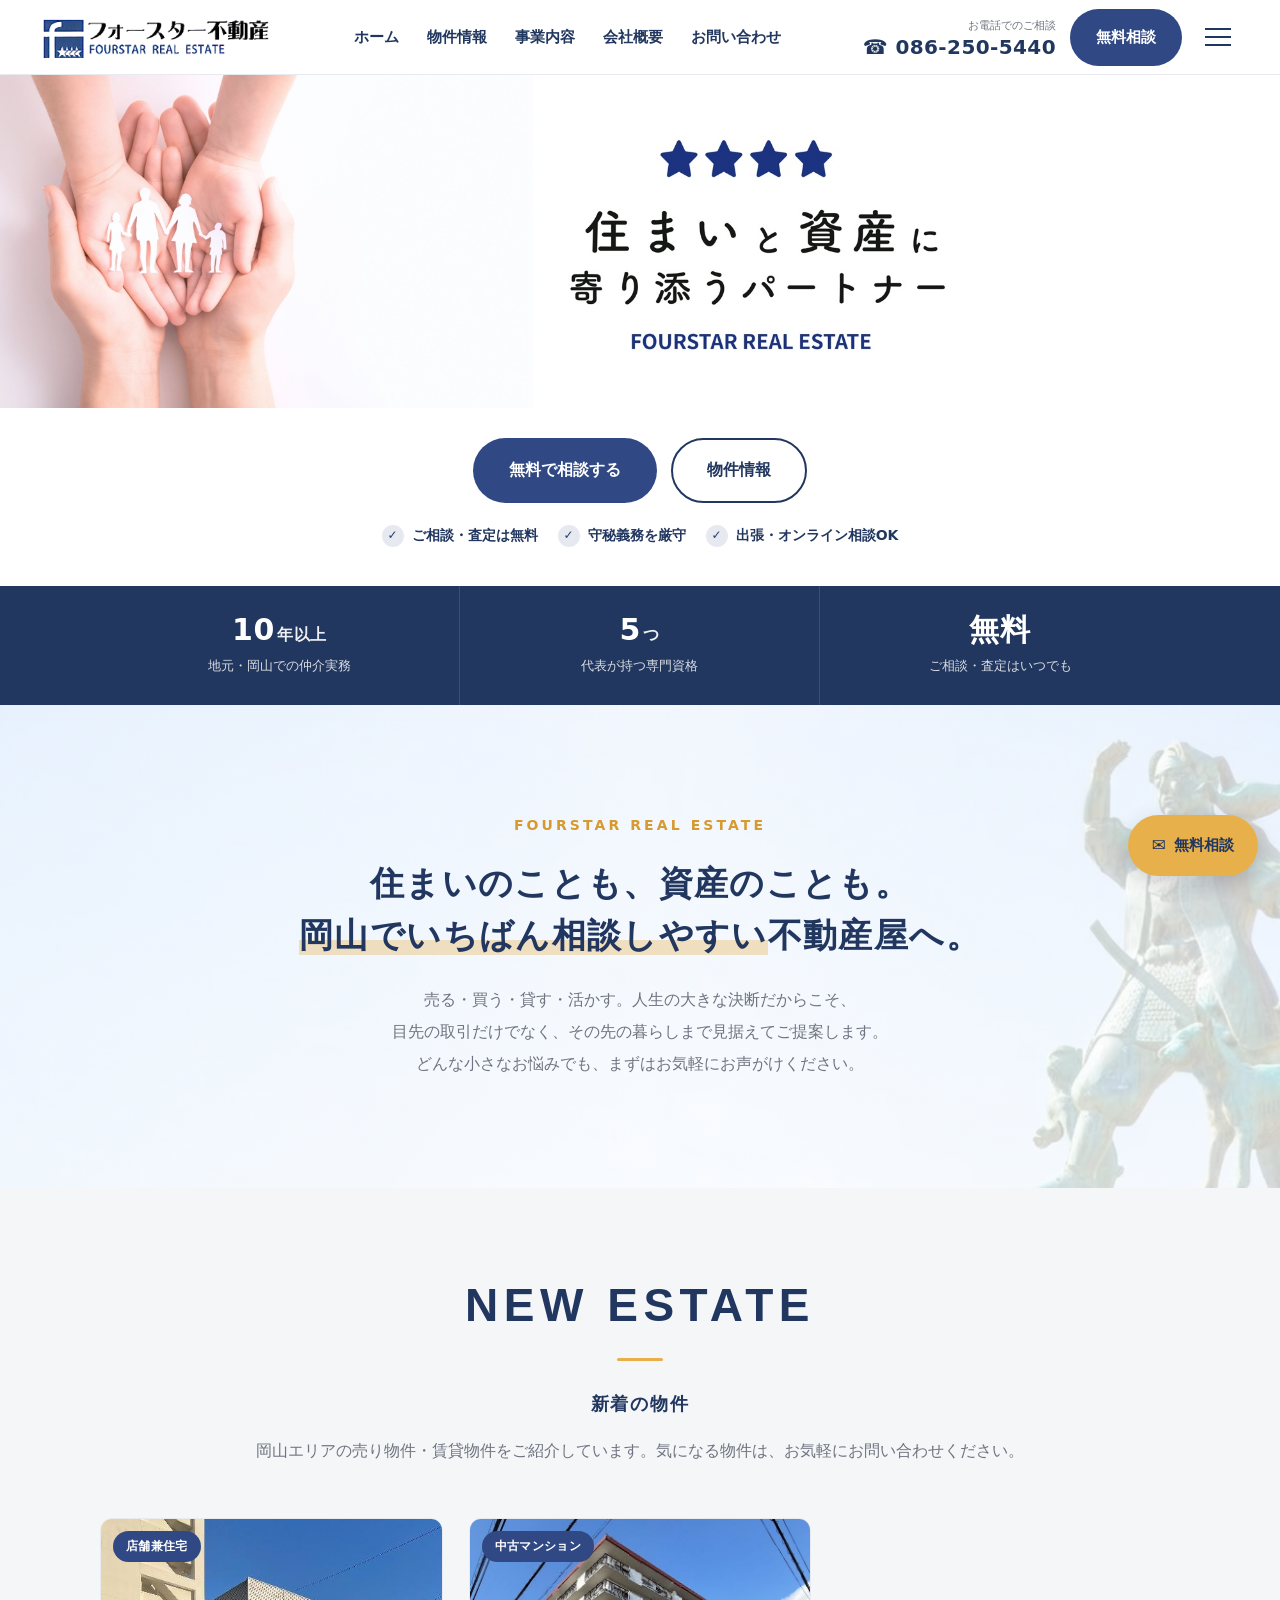
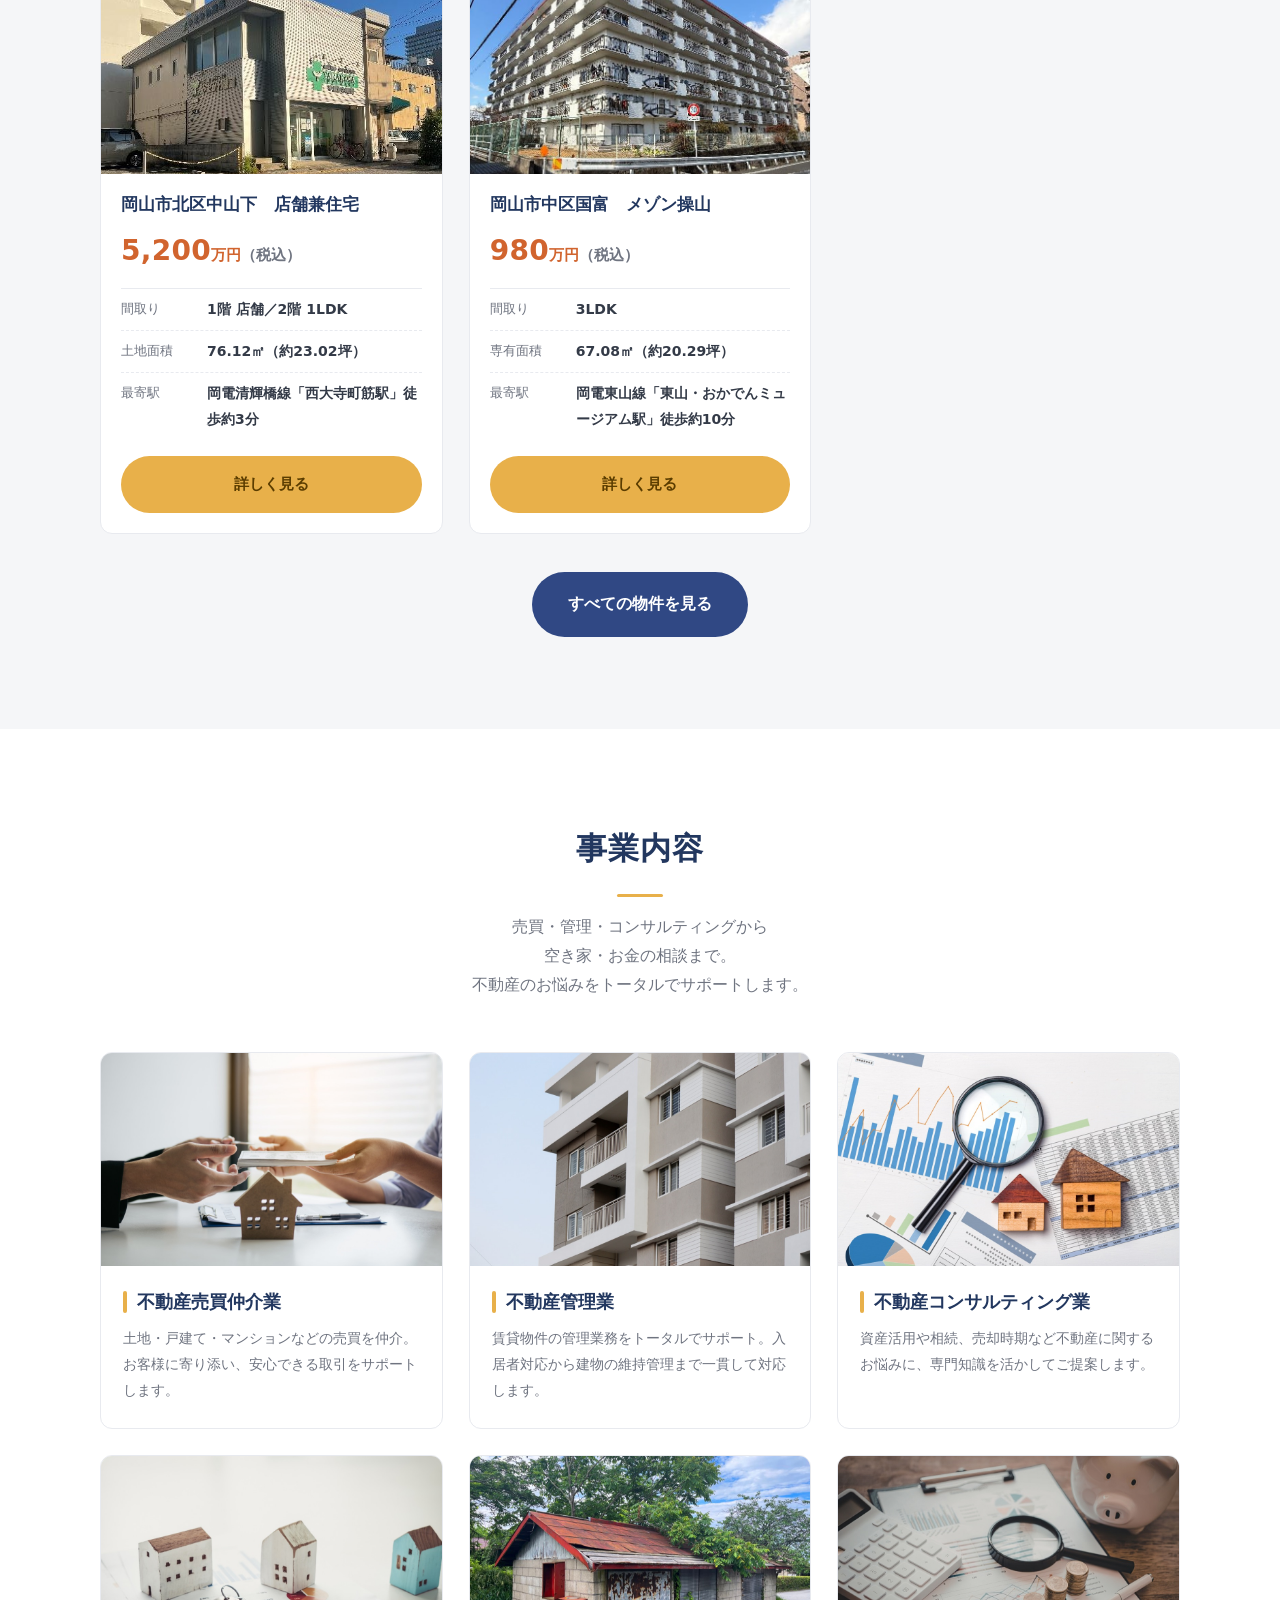
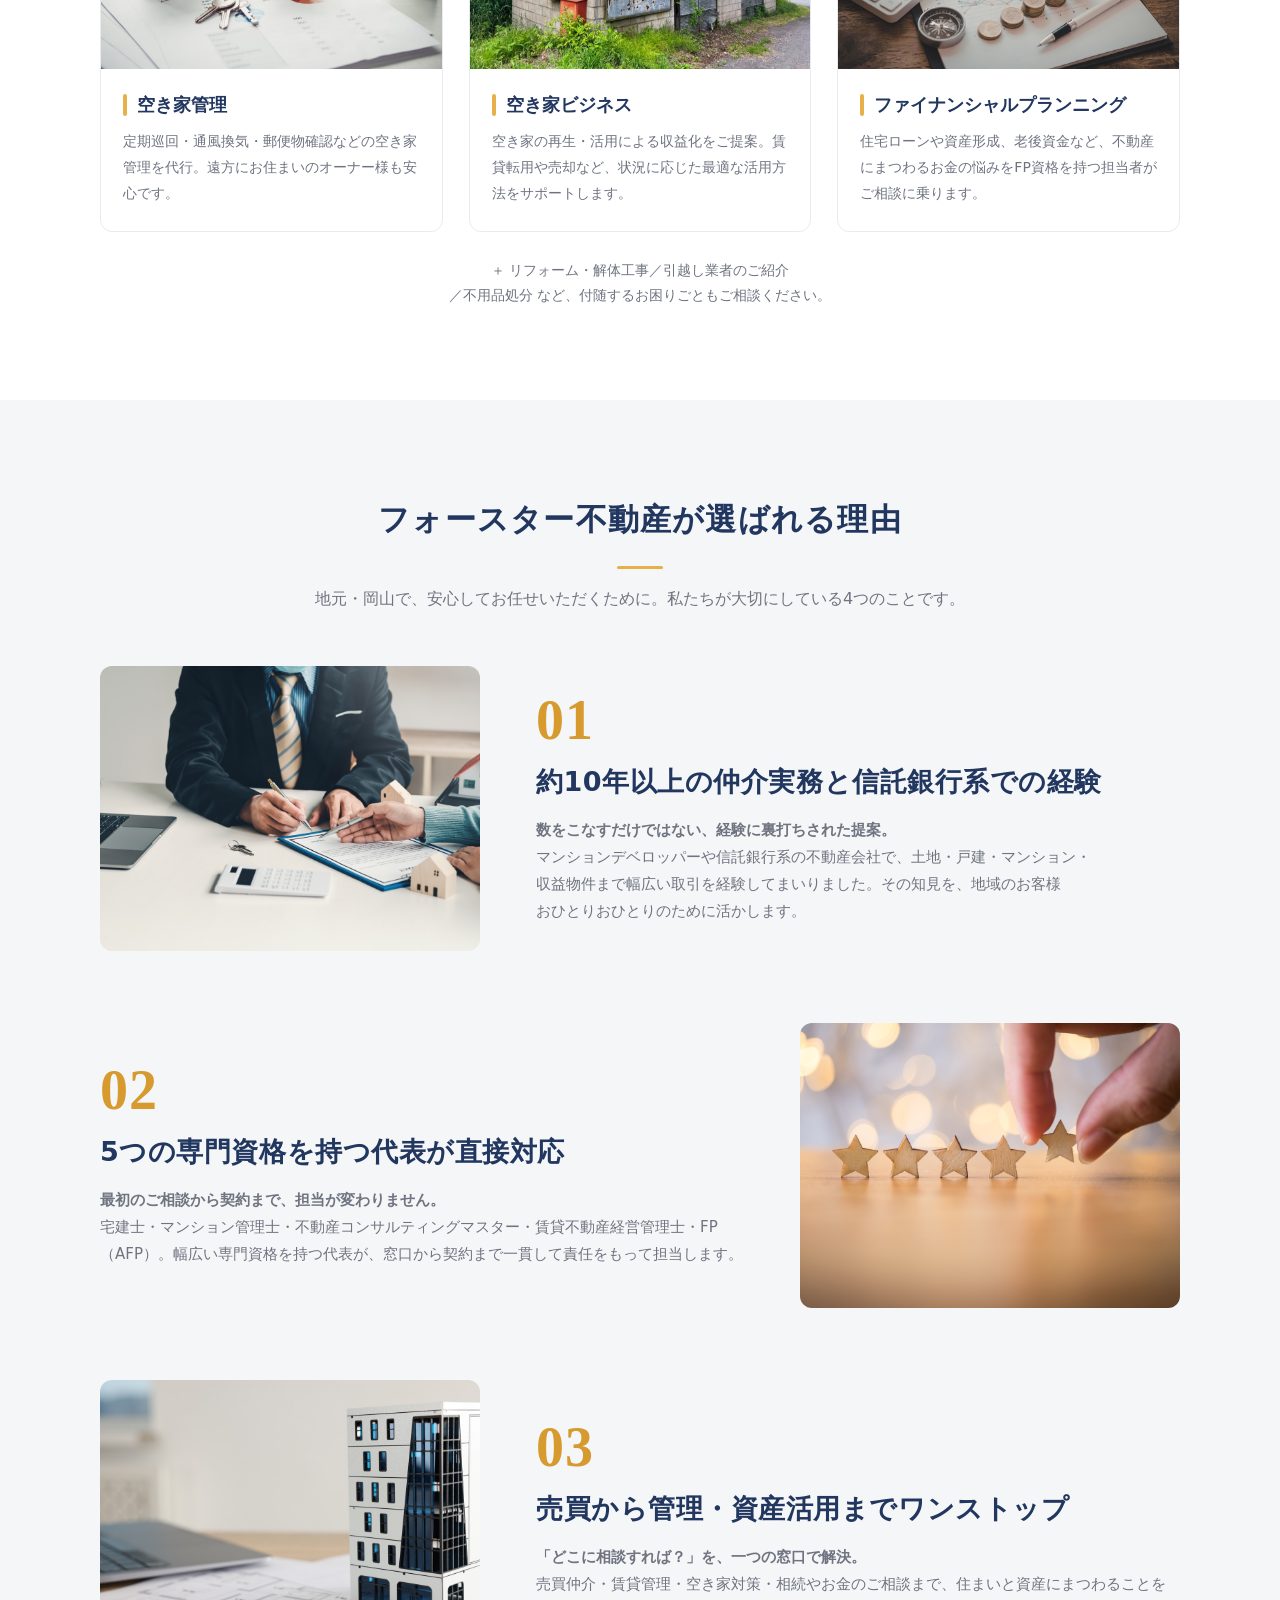
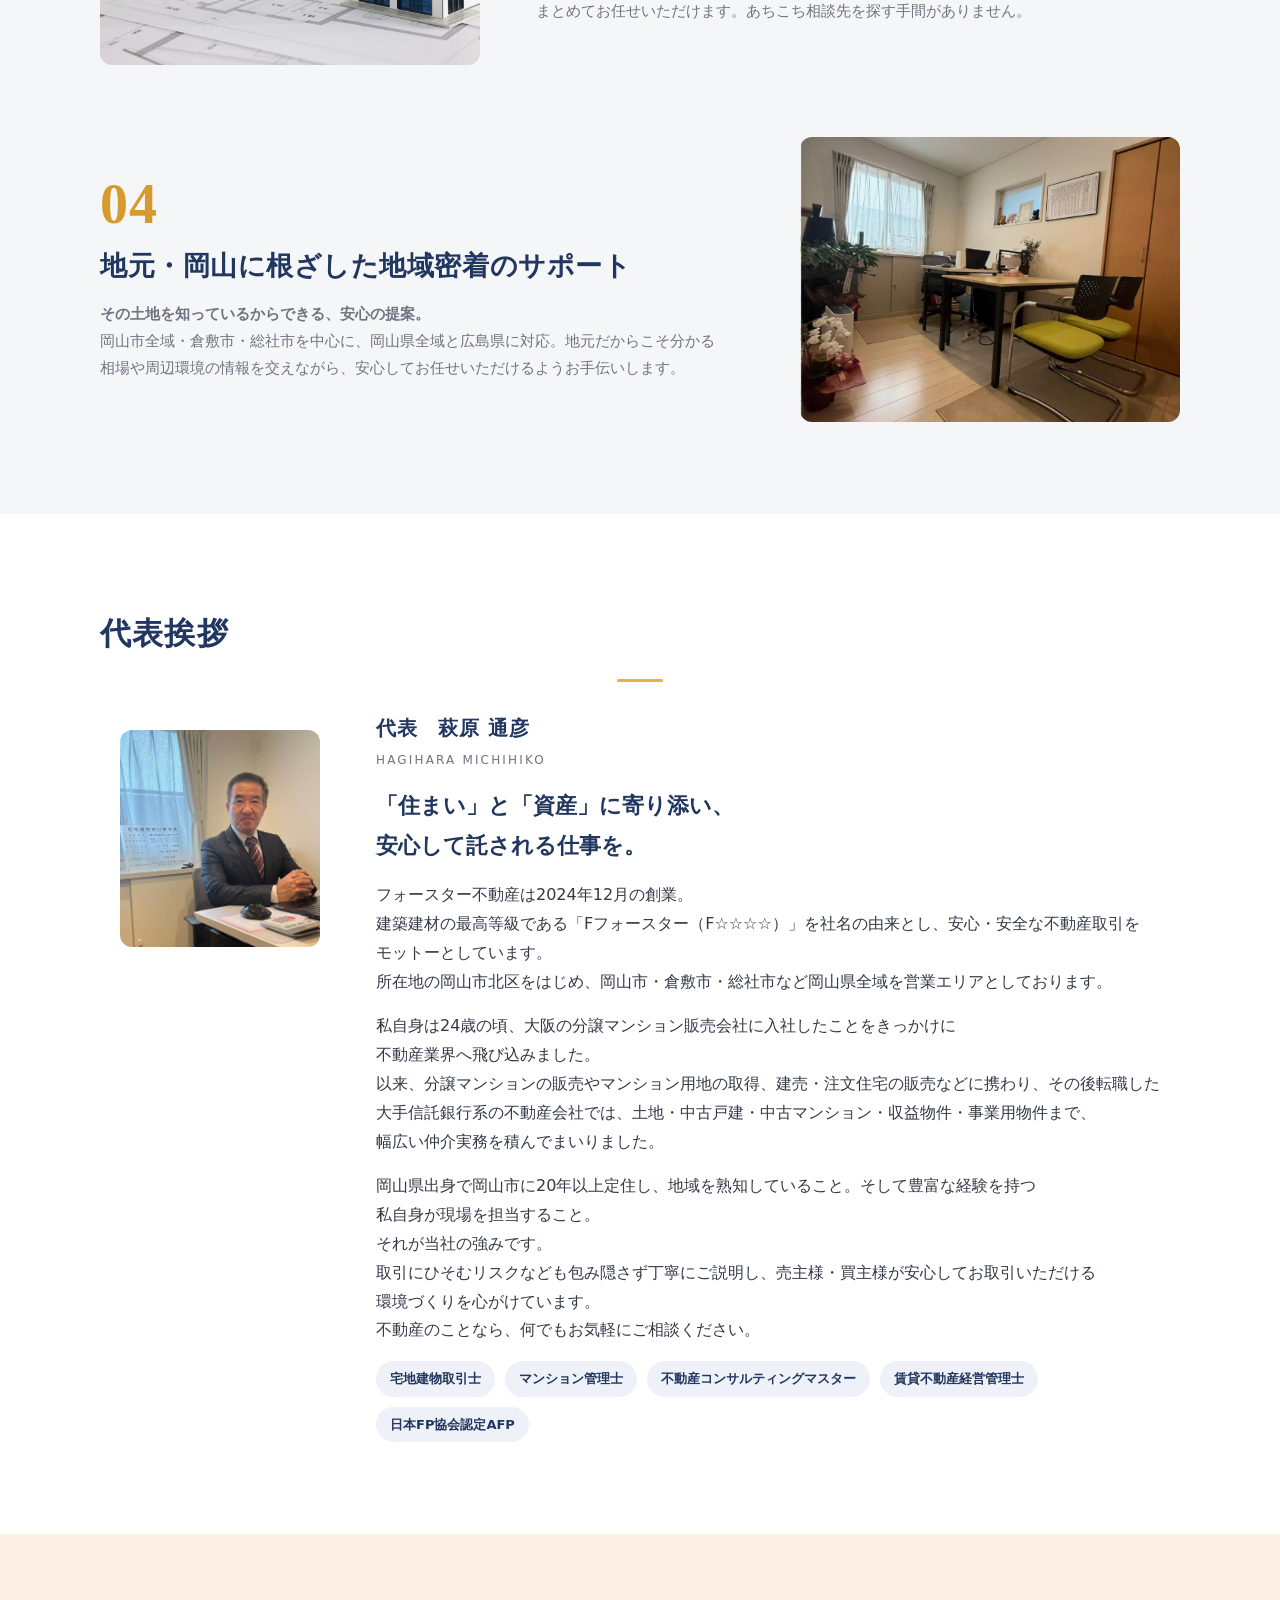
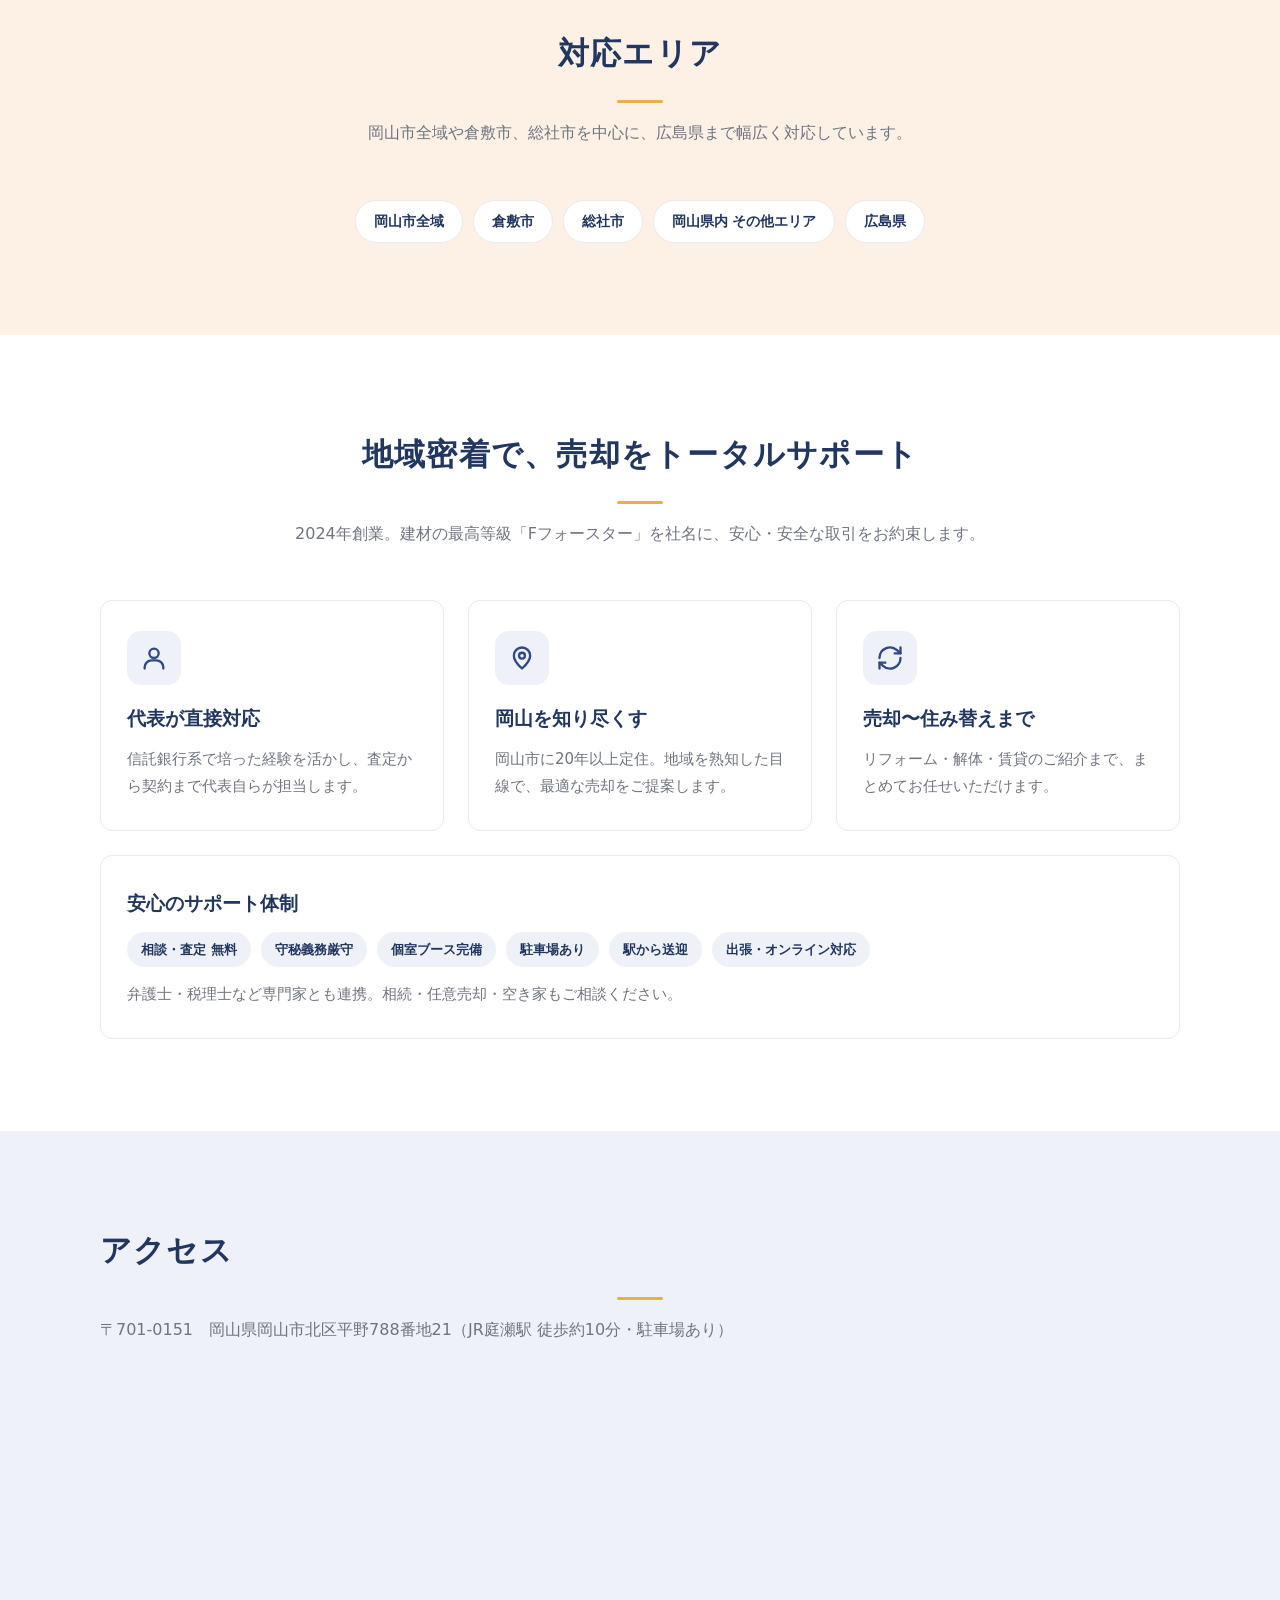
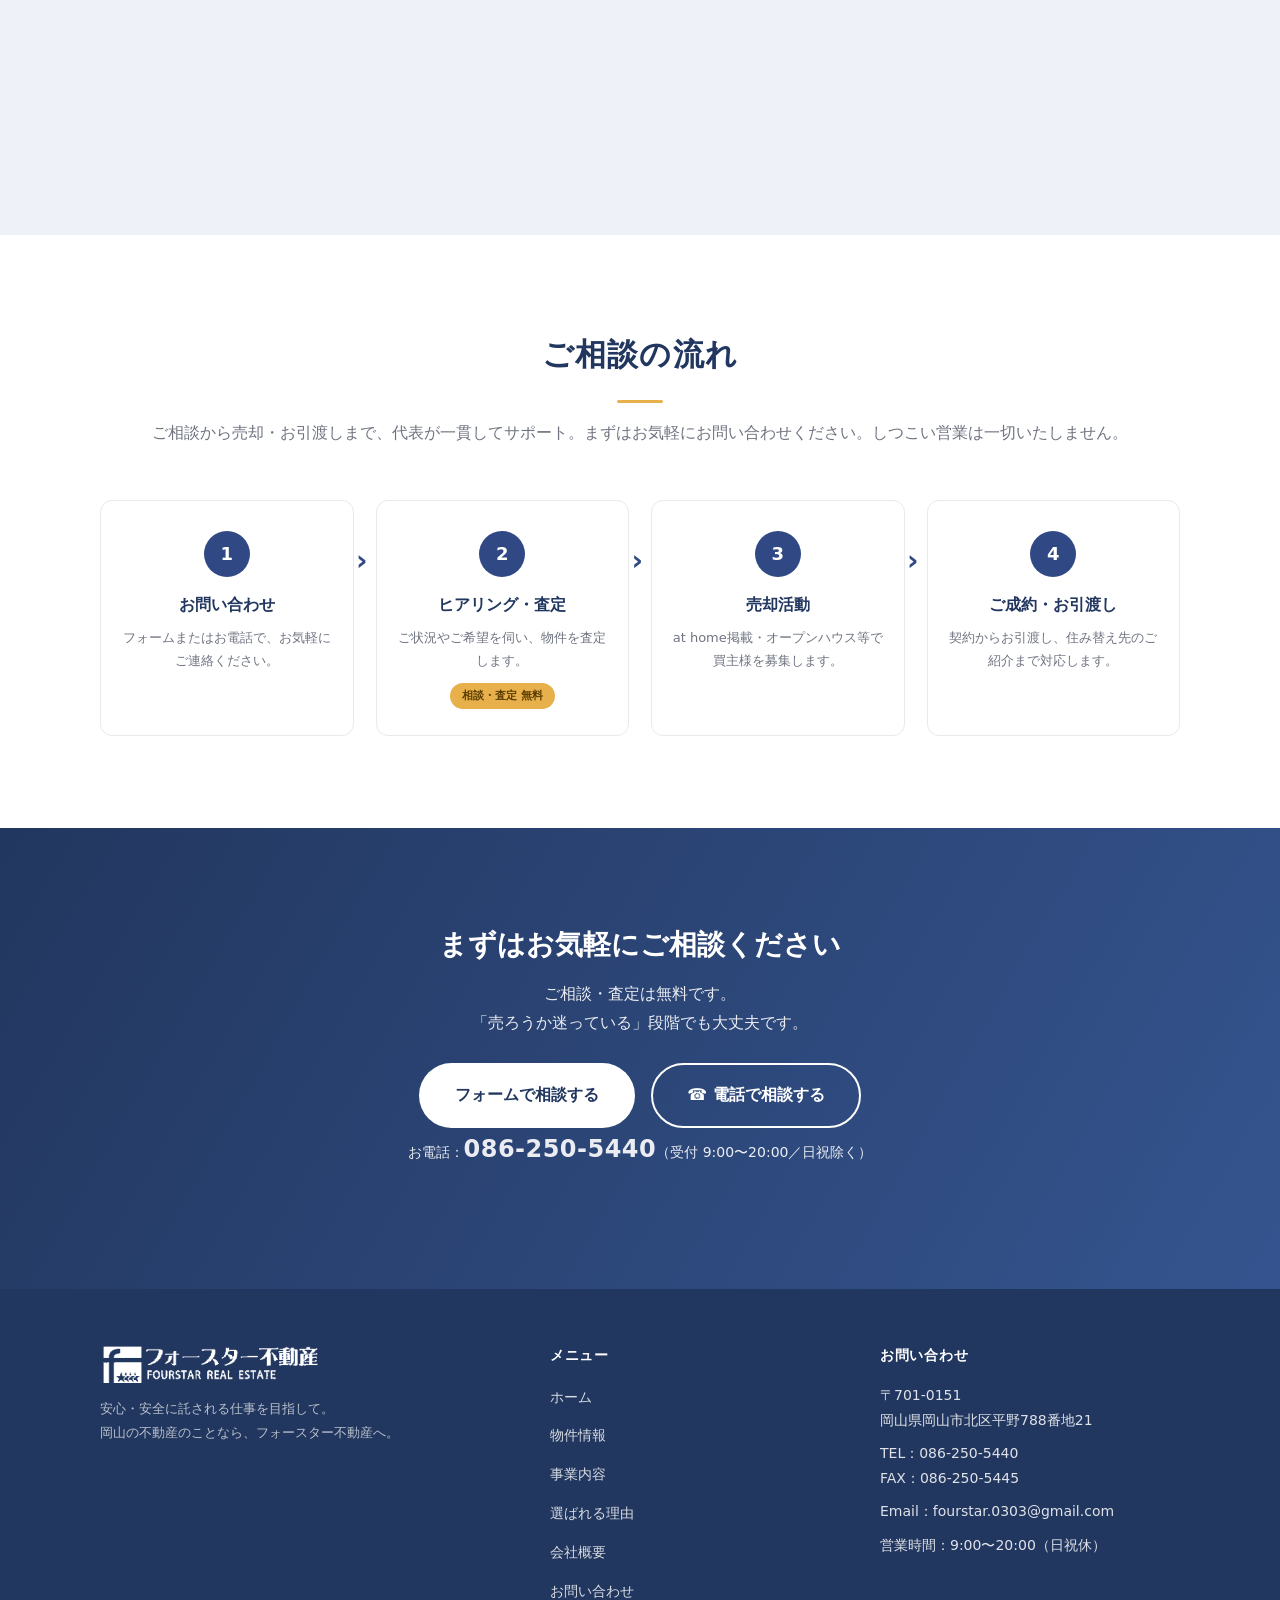
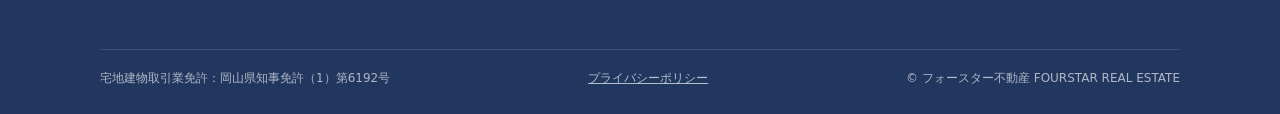
==== commit 2d1d6155: "架空の例物件を削除し、実在物件のみの掲載に変更 - 物件ページ：例の中古戸建・売土地・賃貸3件を削除 - 賃貸欄は「現在掲載中の物件なし」の案内に変更（追加用ひな形はコメントで残置） - トップページ" ====
--- a/index.html
+++ b/index.html
@@ -195,25 +195,6 @@
           </div>
         </article>
 
-
-        <article class="prop-card">
-          <div class="prop-photo">
-            <span class="prop-label is-rent">賃貸アパート</span>
-            <!-- <img src="images/chintai1.jpg" alt="物件写真"> -->
-            <span class="noimg">COMING SOON</span>
-          </div>
-          <div class="prop-body">
-            <h3 class="prop-name">岡山市北区　賃貸アパート</h3>
-            <p class="prop-price"><span class="num">6.2</span>万円<span class="rent-mo"> /月</span></p>
-            <ul class="prop-specs">
-              <li><span class="k">間取り</span><span class="v">1LDK</span></li>
-              <li><span class="k">専有面積</span><span class="v">42.00㎡</span></li>
-              <li><span class="k">最寄駅</span><span class="v">JR庭瀬駅 徒歩8分</span></li>
-            </ul>
-            <a href="properties.html#rent" class="btn btn--accent">詳しく見る</a>
-          </div>
-        </article>
-
       </div>
       <!-- ここまで -->
 
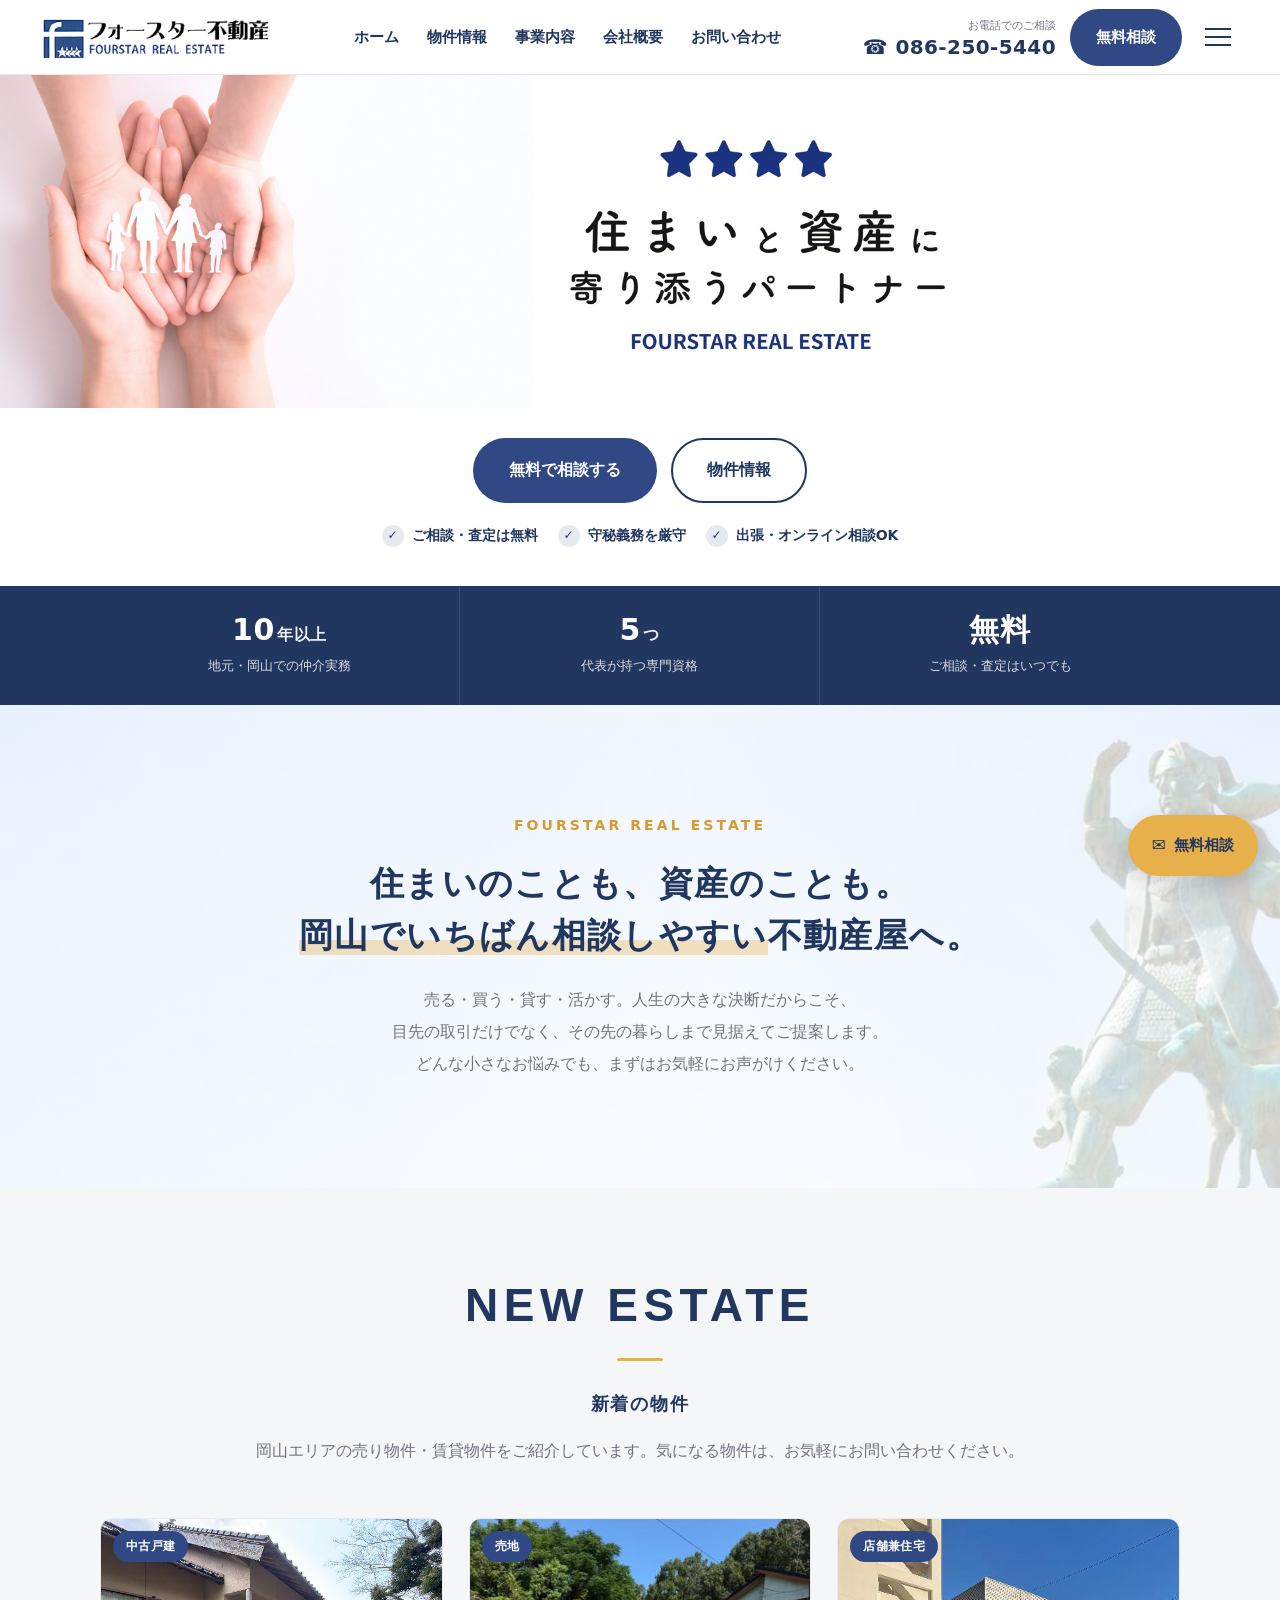
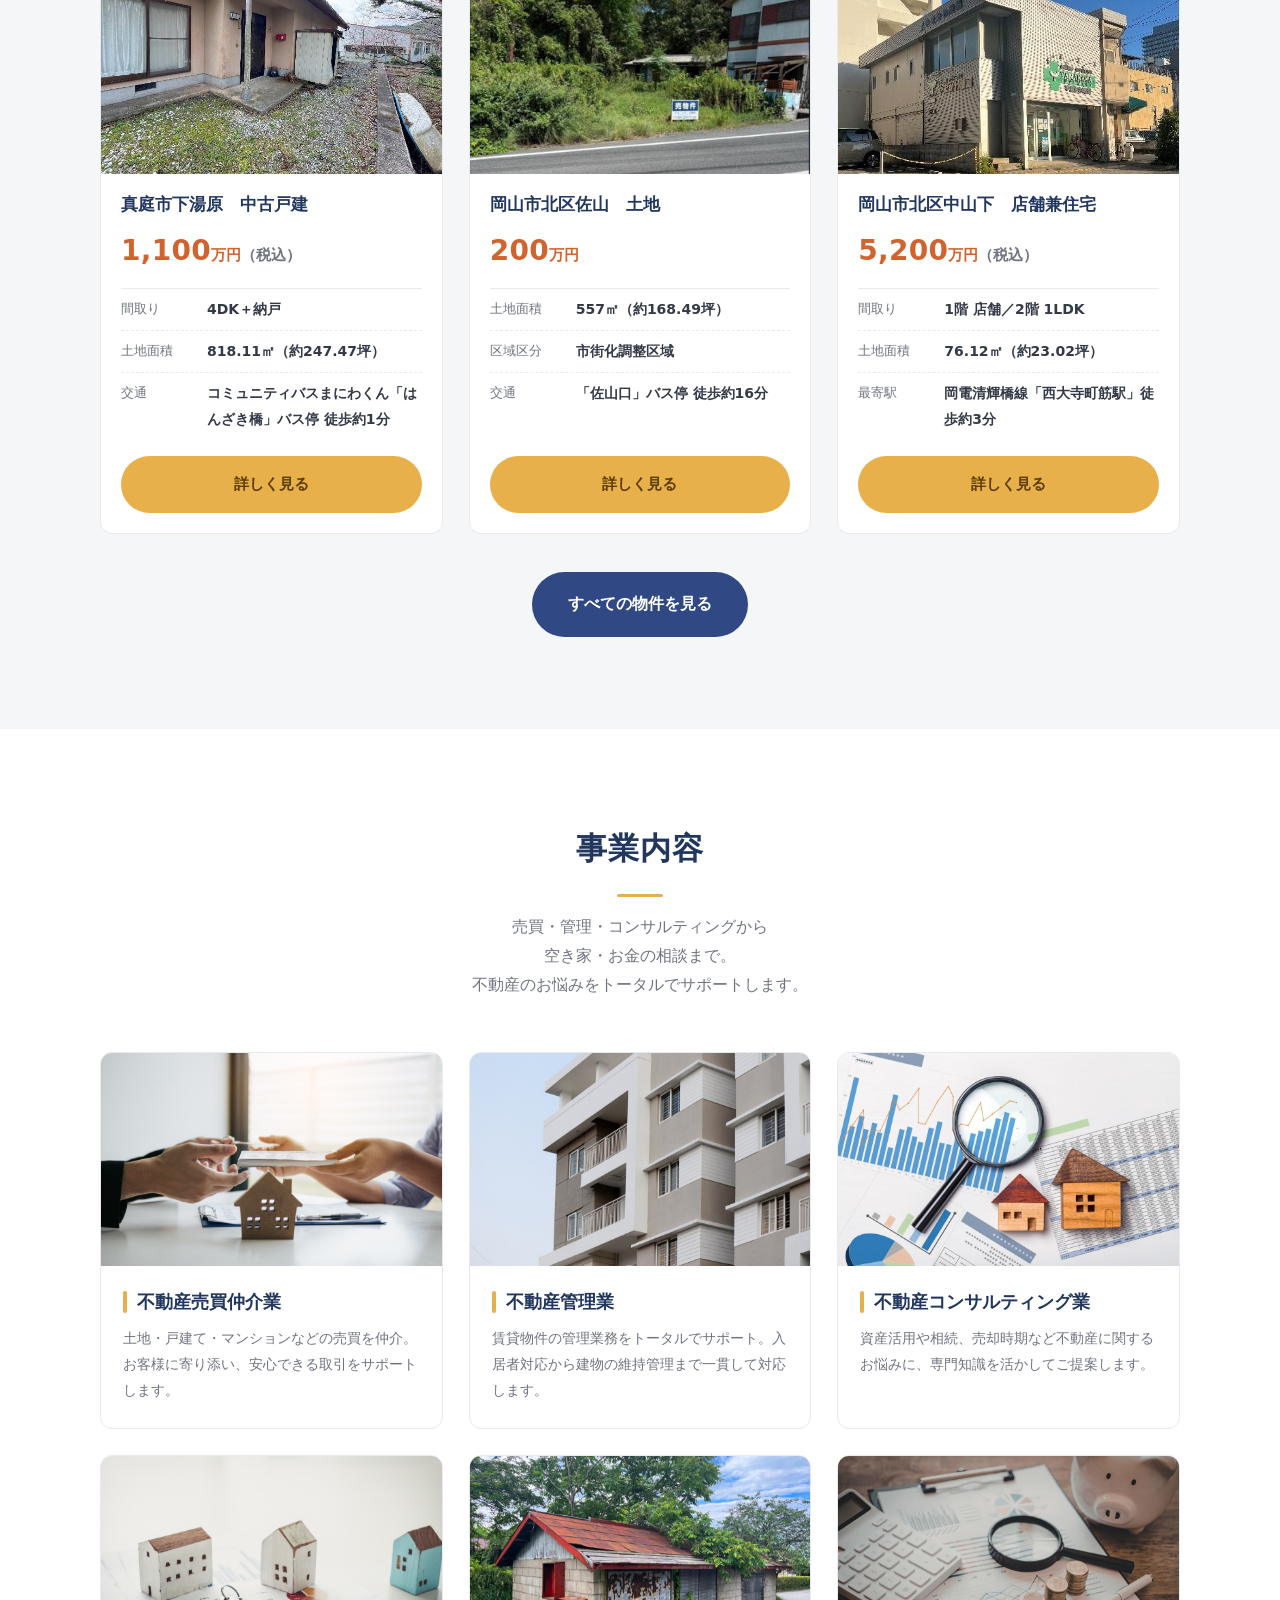
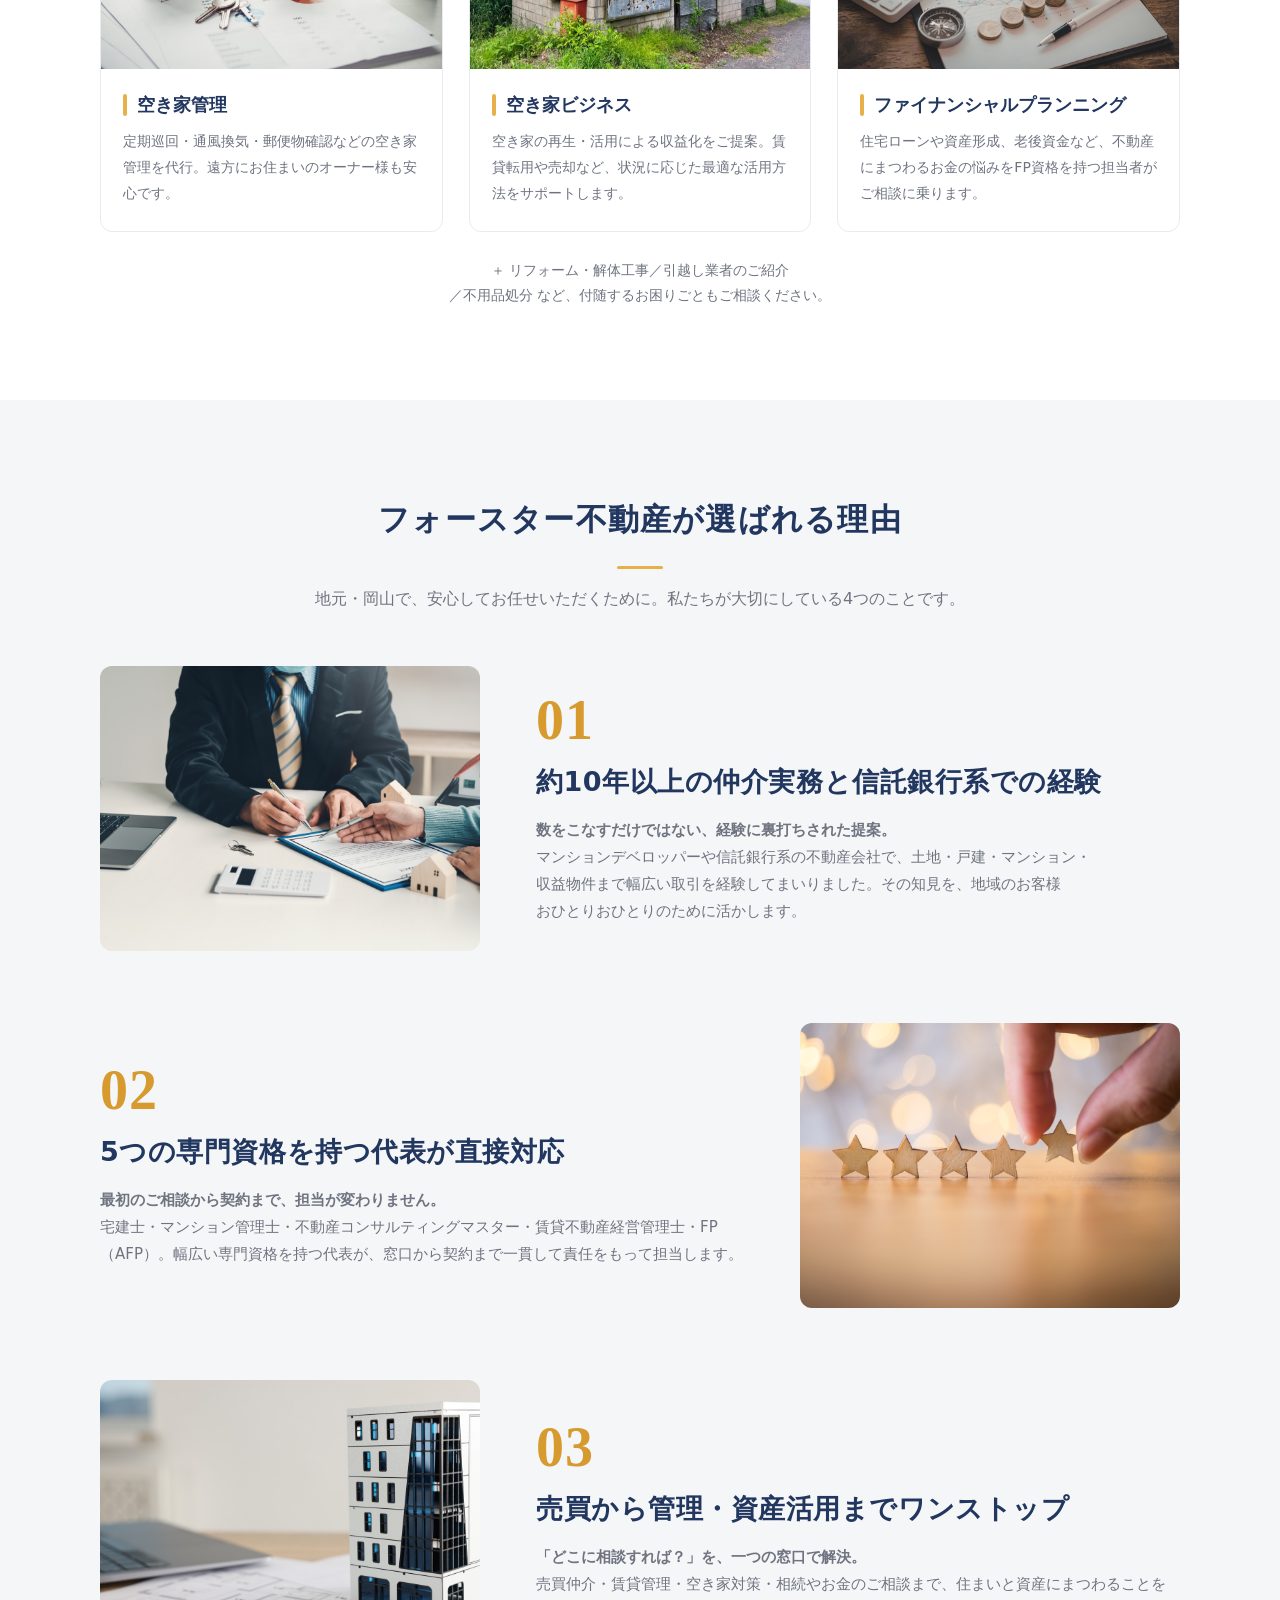
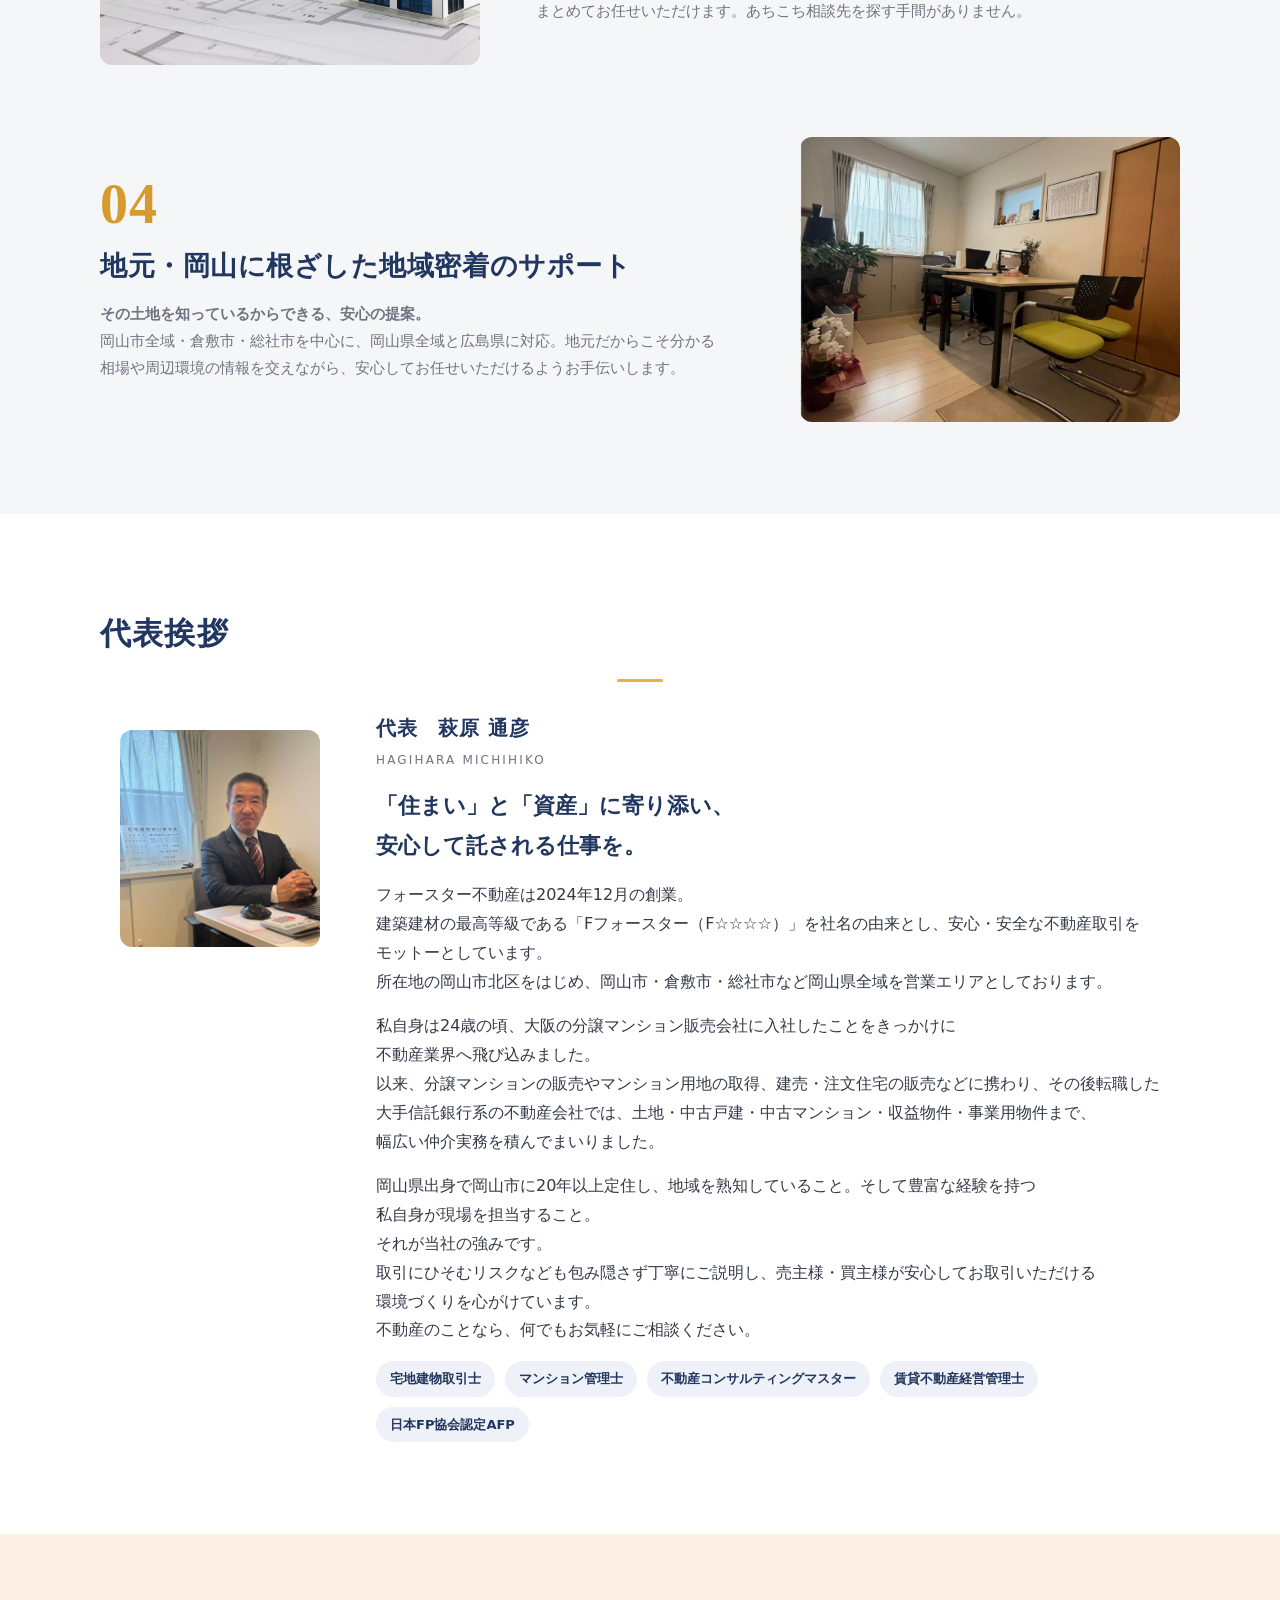
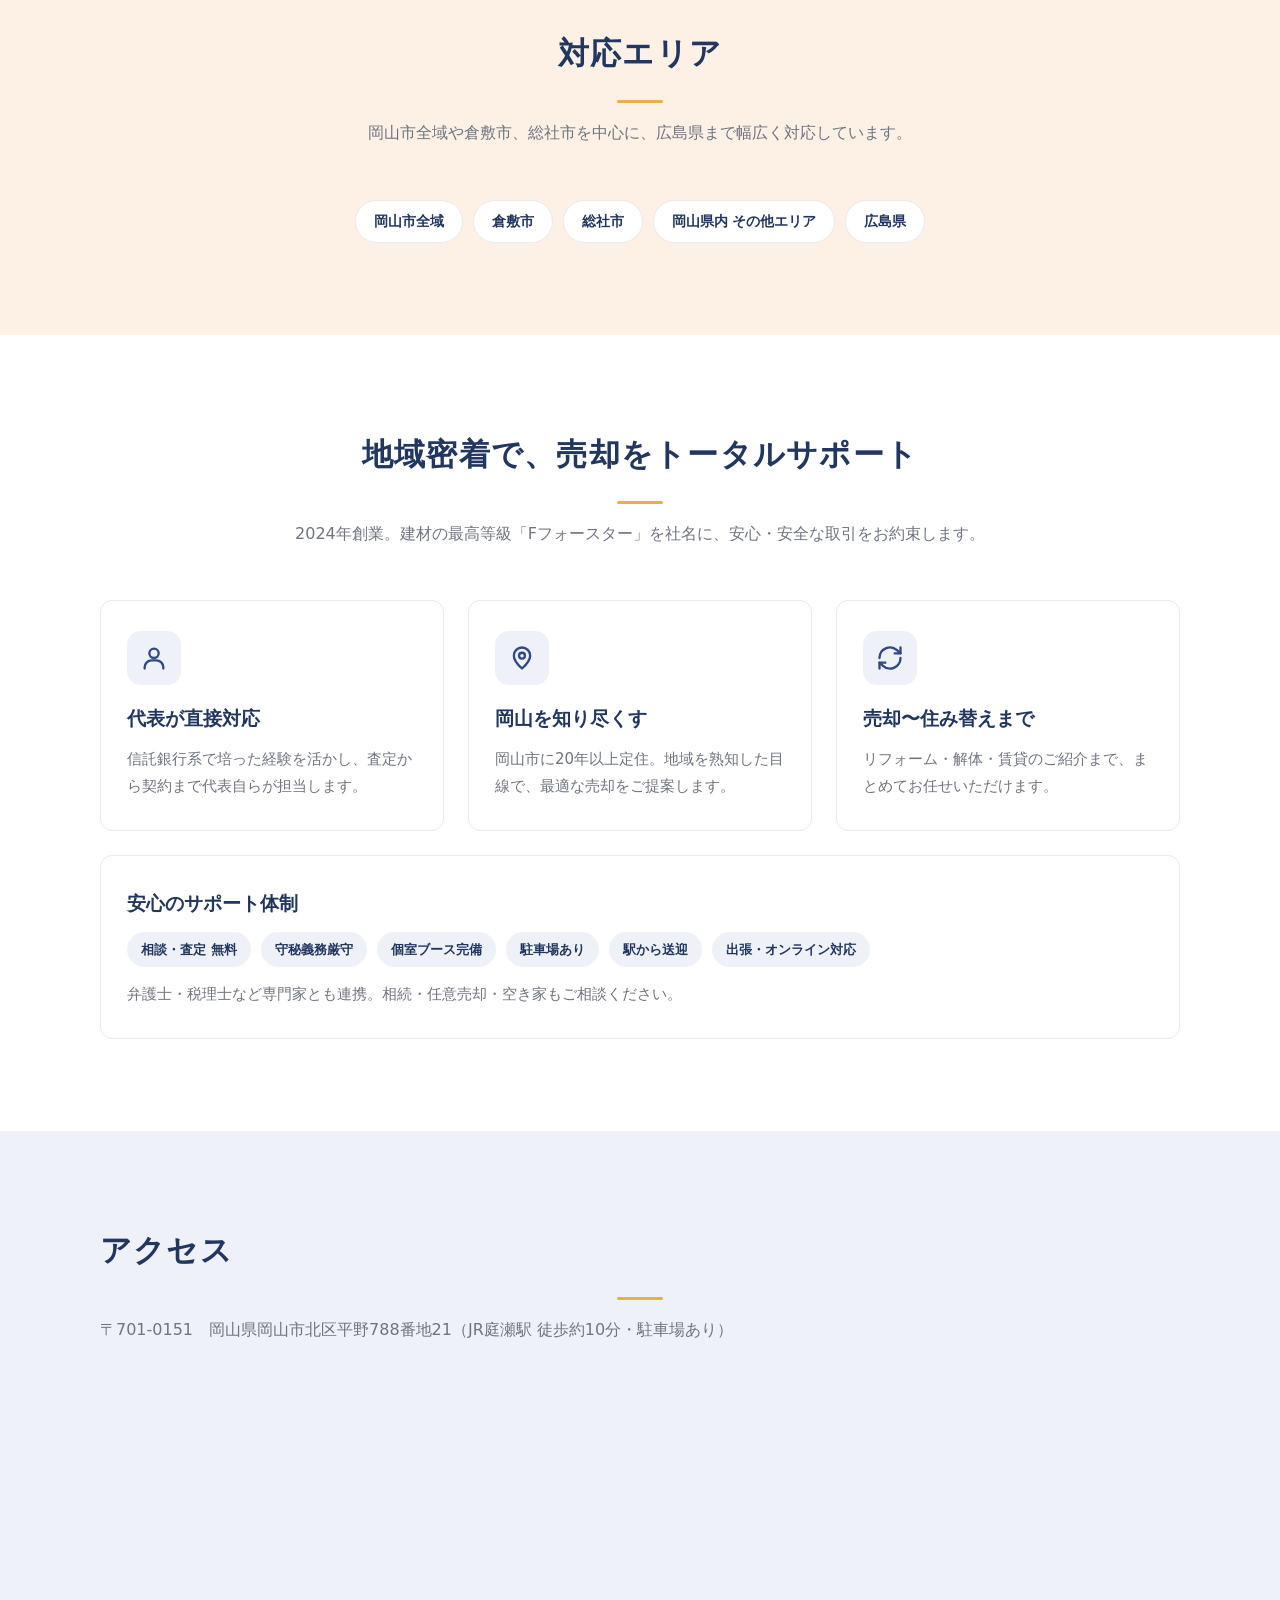
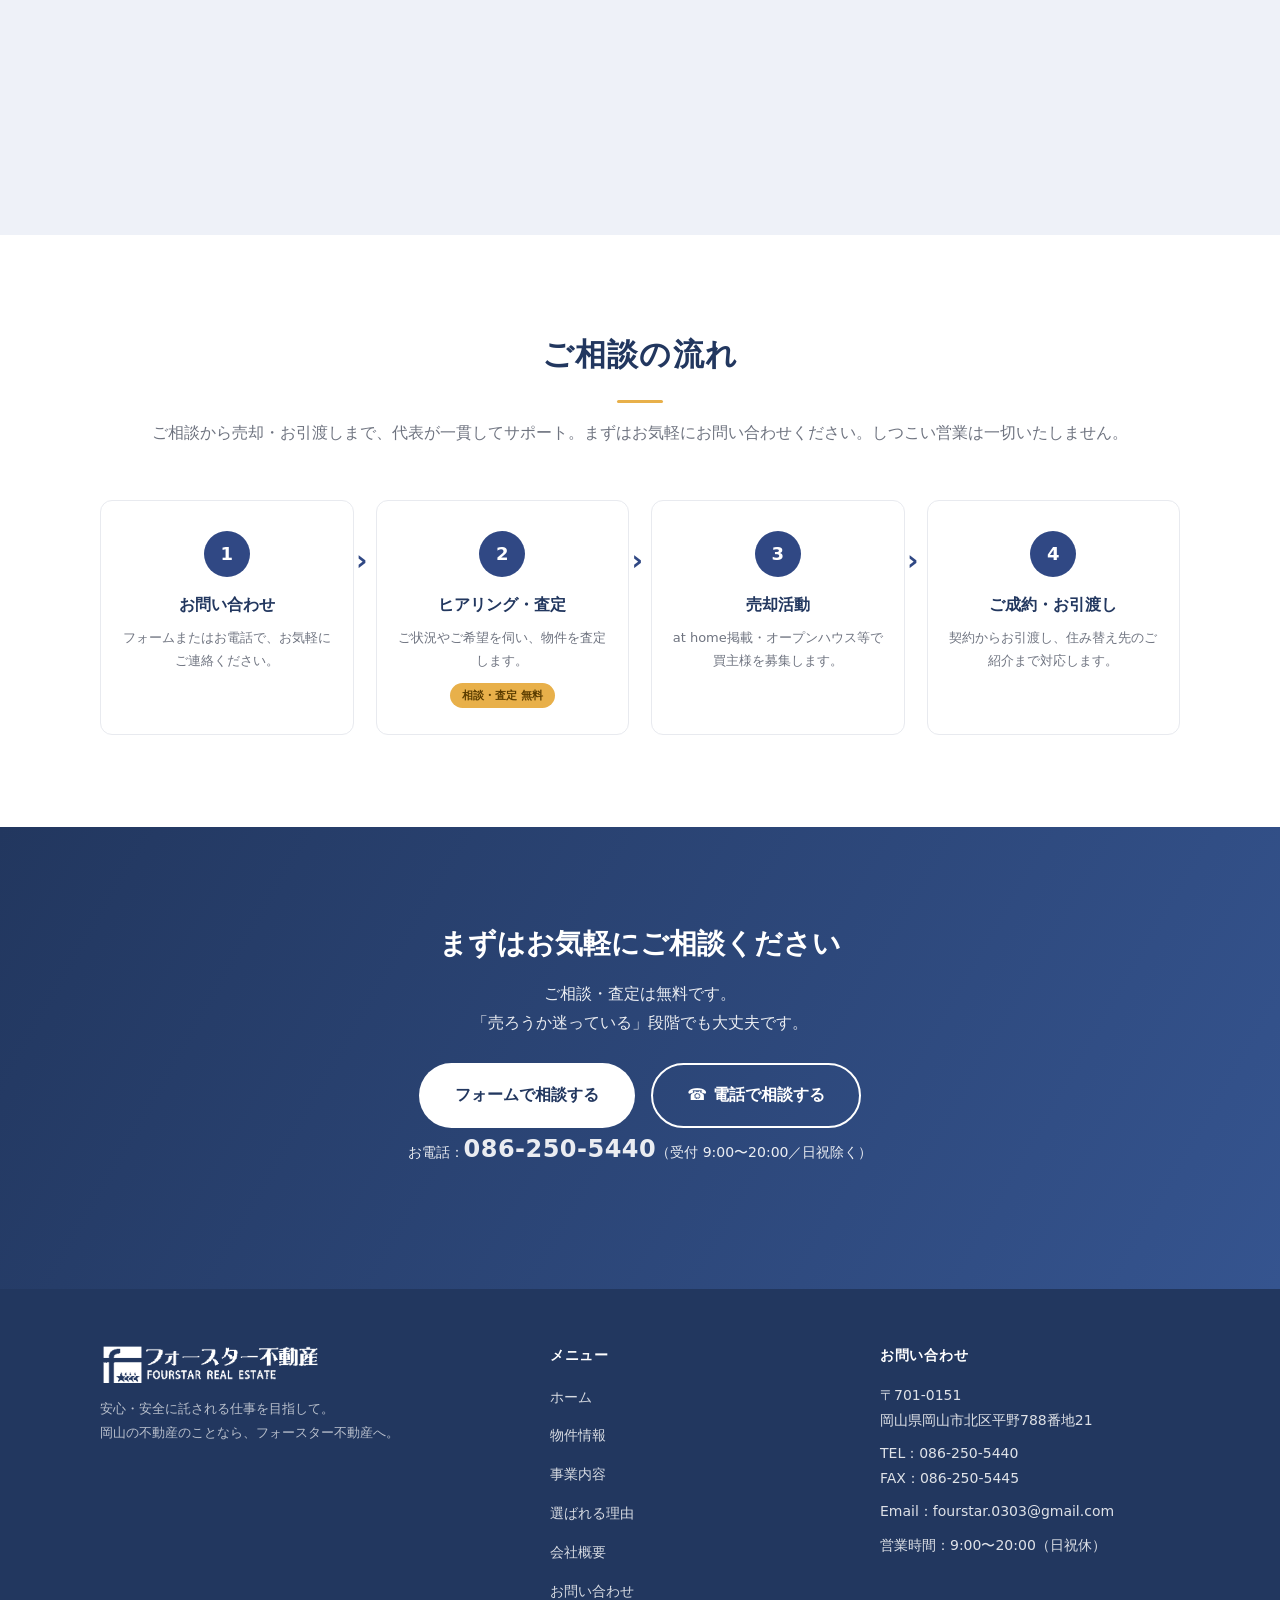
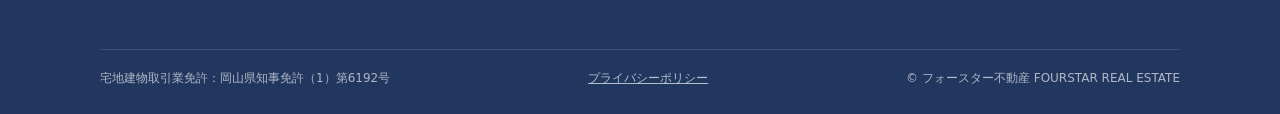
==== commit e45d0aad: "物件追加：真庭市下湯原 中古戸建・岡山市北区佐山 土地 Co-Authored-By: Claude Opus 5.5 <noreply@anthropic.com>" ====
--- a/index.html
+++ b/index.html
@@ -12,14 +12,14 @@
   <title>岡山市・倉敷市の不動産売却・買取・空き家相談｜フォースター不動産</title>
   <meta name="description" content="岡山市・倉敷市・総社市で不動産の売却・買取・賃貸・空き家管理・相続のご相談を承ります。宅建士・マンション管理士など5つの資格を持つ代表が、査定無料で親身に対応。地元密着のフォースター不動産。">
 
-  <!-- ★公開ドメインが決まったら、ファイル全体の「REPLACE_DOMAIN」を本番URL（例 www.example.com）に一括置換してください -->
-  <link rel="canonical" href="https://REPLACE_DOMAIN/">
+  <!-- ★独自ドメインに切り替えたら「https://micchi1122hagi-maker.github.io/fourstar-realestate/」を新しいURLに一括置換してください -->
+  <link rel="canonical" href="https://micchi1122hagi-maker.github.io/fourstar-realestate/">
   <meta property="og:type" content="website">
   <meta property="og:site_name" content="フォースター不動産">
   <meta property="og:title" content="岡山市・倉敷市の不動産売却・買取・空き家相談｜フォースター不動産">
   <meta property="og:description" content="岡山市・倉敷市・総社市で不動産の売却・買取・賃貸・空き家管理・相続のご相談を承ります。査定無料・地元密着のフォースター不動産。">
-  <meta property="og:url" content="https://REPLACE_DOMAIN/">
-  <meta property="og:image" content="https://REPLACE_DOMAIN/images/hero.jpg">
+  <meta property="og:url" content="https://micchi1122hagi-maker.github.io/fourstar-realestate/">
+  <meta property="og:image" content="https://micchi1122hagi-maker.github.io/fourstar-realestate/images/hero.jpg">
   <meta property="og:locale" content="ja_JP">
   <meta name="twitter:card" content="summary_large_image">
   <link rel="icon" href="images/logo.png">
@@ -34,9 +34,9 @@
     "@type": "RealEstateAgent",
     "name": "フォースター不動産",
     "alternateName": "FOURSTAR REAL ESTATE",
-    "image": "https://REPLACE_DOMAIN/images/hero.jpg",
-    "logo": "https://REPLACE_DOMAIN/images/logo.png",
-    "url": "https://REPLACE_DOMAIN/",
+    "image": "https://micchi1122hagi-maker.github.io/fourstar-realestate/images/hero.jpg",
+    "logo": "https://micchi1122hagi-maker.github.io/fourstar-realestate/images/logo.png",
+    "url": "https://micchi1122hagi-maker.github.io/fourstar-realestate/",
     "telephone": "+81-86-250-5440",
     "faxNumber": "+81-86-250-5445",
     "email": "fourstar.0303@gmail.com",
@@ -162,6 +162,40 @@
 
         <article class="prop-card">
           <div class="prop-photo">
+            <span class="prop-label">中古戸建</span>
+            <img src="images/maniwa-shimoyubara.jpg" alt="真庭市下湯原 中古戸建 外観">
+          </div>
+          <div class="prop-body">
+            <h3 class="prop-name">真庭市下湯原　中古戸建</h3>
+            <p class="prop-price"><span class="num">1,100</span>万円<span class="rent-mo">（税込）</span></p>
+            <ul class="prop-specs">
+              <li><span class="k">間取り</span><span class="v">4DK＋納戸</span></li>
+              <li><span class="k">土地面積</span><span class="v">818.11㎡（約247.47坪）</span></li>
+              <li><span class="k">交通</span><span class="v">コミュニティバスまにわくん「はんざき橋」バス停 徒歩約1分</span></li>
+            </ul>
+            <a href="properties.html#sale" class="btn btn--accent">詳しく見る</a>
+          </div>
+        </article>
+
+        <article class="prop-card">
+          <div class="prop-photo">
+            <span class="prop-label">売地</span>
+            <img src="images/sayama-tochi.jpg" alt="岡山市北区佐山 土地 現地">
+          </div>
+          <div class="prop-body">
+            <h3 class="prop-name">岡山市北区佐山　土地</h3>
+            <p class="prop-price"><span class="num">200</span>万円</p>
+            <ul class="prop-specs">
+              <li><span class="k">土地面積</span><span class="v">557㎡（約168.49坪）</span></li>
+              <li><span class="k">区域区分</span><span class="v">市街化調整区域</span></li>
+              <li><span class="k">交通</span><span class="v">「佐山口」バス停 徒歩約16分</span></li>
+            </ul>
+            <a href="properties.html#sale" class="btn btn--accent">詳しく見る</a>
+          </div>
+        </article>
+
+        <article class="prop-card">
+          <div class="prop-photo">
             <span class="prop-label">店舗兼住宅</span>
             <img src="images/nakasange-tenpo.jpg" alt="北区中山下 店舗兼住宅 外観">
           </div>
@@ -172,24 +206,6 @@
               <li><span class="k">間取り</span><span class="v">1階 店舗／2階 1LDK</span></li>
               <li><span class="k">土地面積</span><span class="v">76.12㎡（約23.02坪）</span></li>
               <li><span class="k">最寄駅</span><span class="v">岡電清輝橋線「西大寺町筋駅」徒歩約3分</span></li>
-            </ul>
-            <a href="properties.html#sale" class="btn btn--accent">詳しく見る</a>
-          </div>
-        </article>
-
-        <article class="prop-card">
-          <div class="prop-photo">
-            <span class="prop-label">中古マンション</span>
-            <!-- 写真を入れるとき：下の画像タグの src を images/ に入れた写真名に変更してください -->
-            <img src="images/mezon-sozan.jpg" alt="メゾン操山 外観">
-          </div>
-          <div class="prop-body">
-            <h3 class="prop-name">岡山市中区国富　メゾン操山</h3>
-            <p class="prop-price"><span class="num">980</span>万円<span class="rent-mo">（税込）</span></p>
-            <ul class="prop-specs">
-              <li><span class="k">間取り</span><span class="v">3LDK</span></li>
-              <li><span class="k">専有面積</span><span class="v">67.08㎡（約20.29坪）</span></li>
-              <li><span class="k">最寄駅</span><span class="v">岡電東山線「東山・おかでんミュージアム駅」徒歩約10分</span></li>
             </ul>
             <a href="properties.html#sale" class="btn btn--accent">詳しく見る</a>
           </div>
--- a/css/style.css
+++ b/css/style.css
@@ -426,8 +426,14 @@
 }
 .form textarea { min-height: 150px; resize: vertical; }
 .form .privacy { font-size: 13px; color: var(--muted); display:flex; gap:8px; align-items:flex-start; }
+.form .privacy input { width: auto; flex: none; margin-top: 3px; }
 .form .note { font-size: 13px; color: var(--muted); }
 .form .submit { text-align: center; margin-top: 6px; }
+/* 送信結果のメッセージ（js/main.js が表示）*/
+.form .form-status { margin: 14px 0 0; padding: 12px 16px; border-radius: 10px; font-size: 14px; font-weight: 700; text-align: left; }
+.form .form-status.is-ok { background: #e8f5ec; color: #1f6b3a; }
+.form .form-status.is-error { background: #fdecec; color: #b42318; }
+.form button:disabled { opacity: .6; cursor: wait; }
 
 /* =========================================================================
    フッター
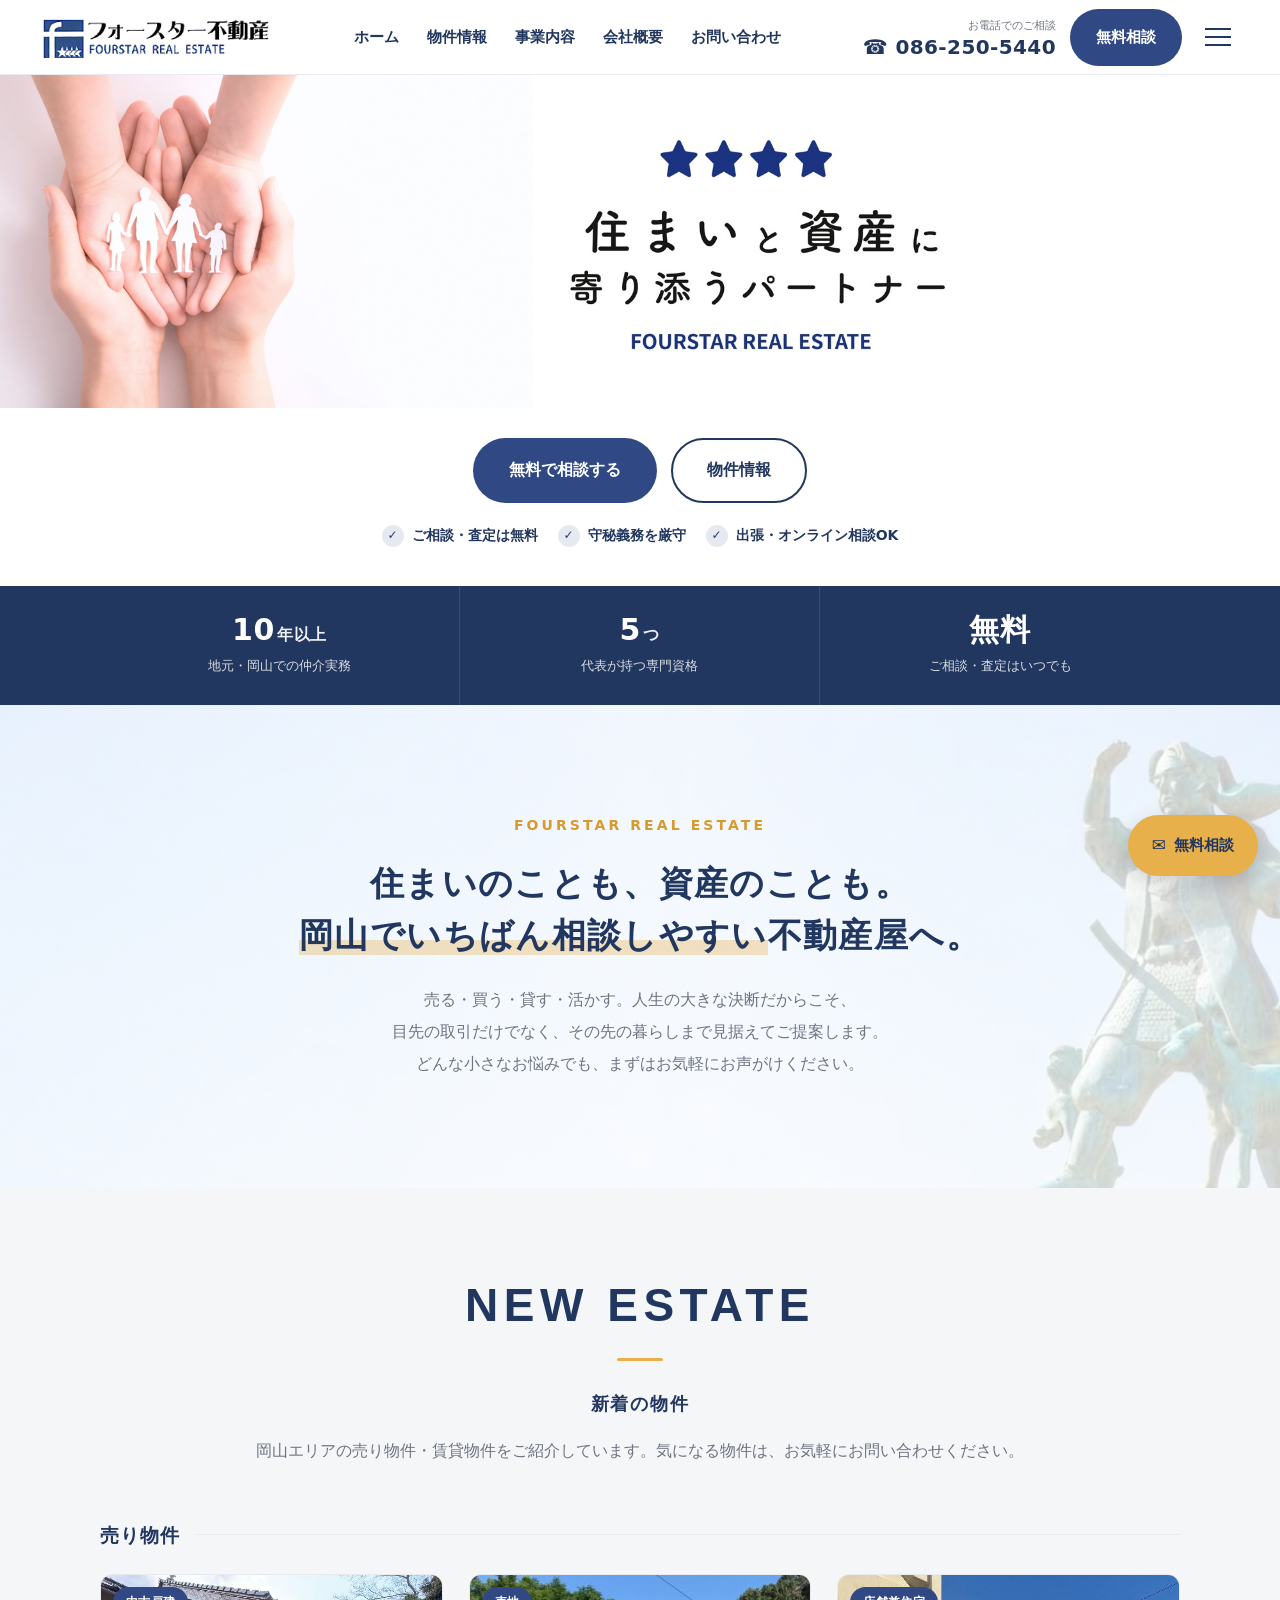
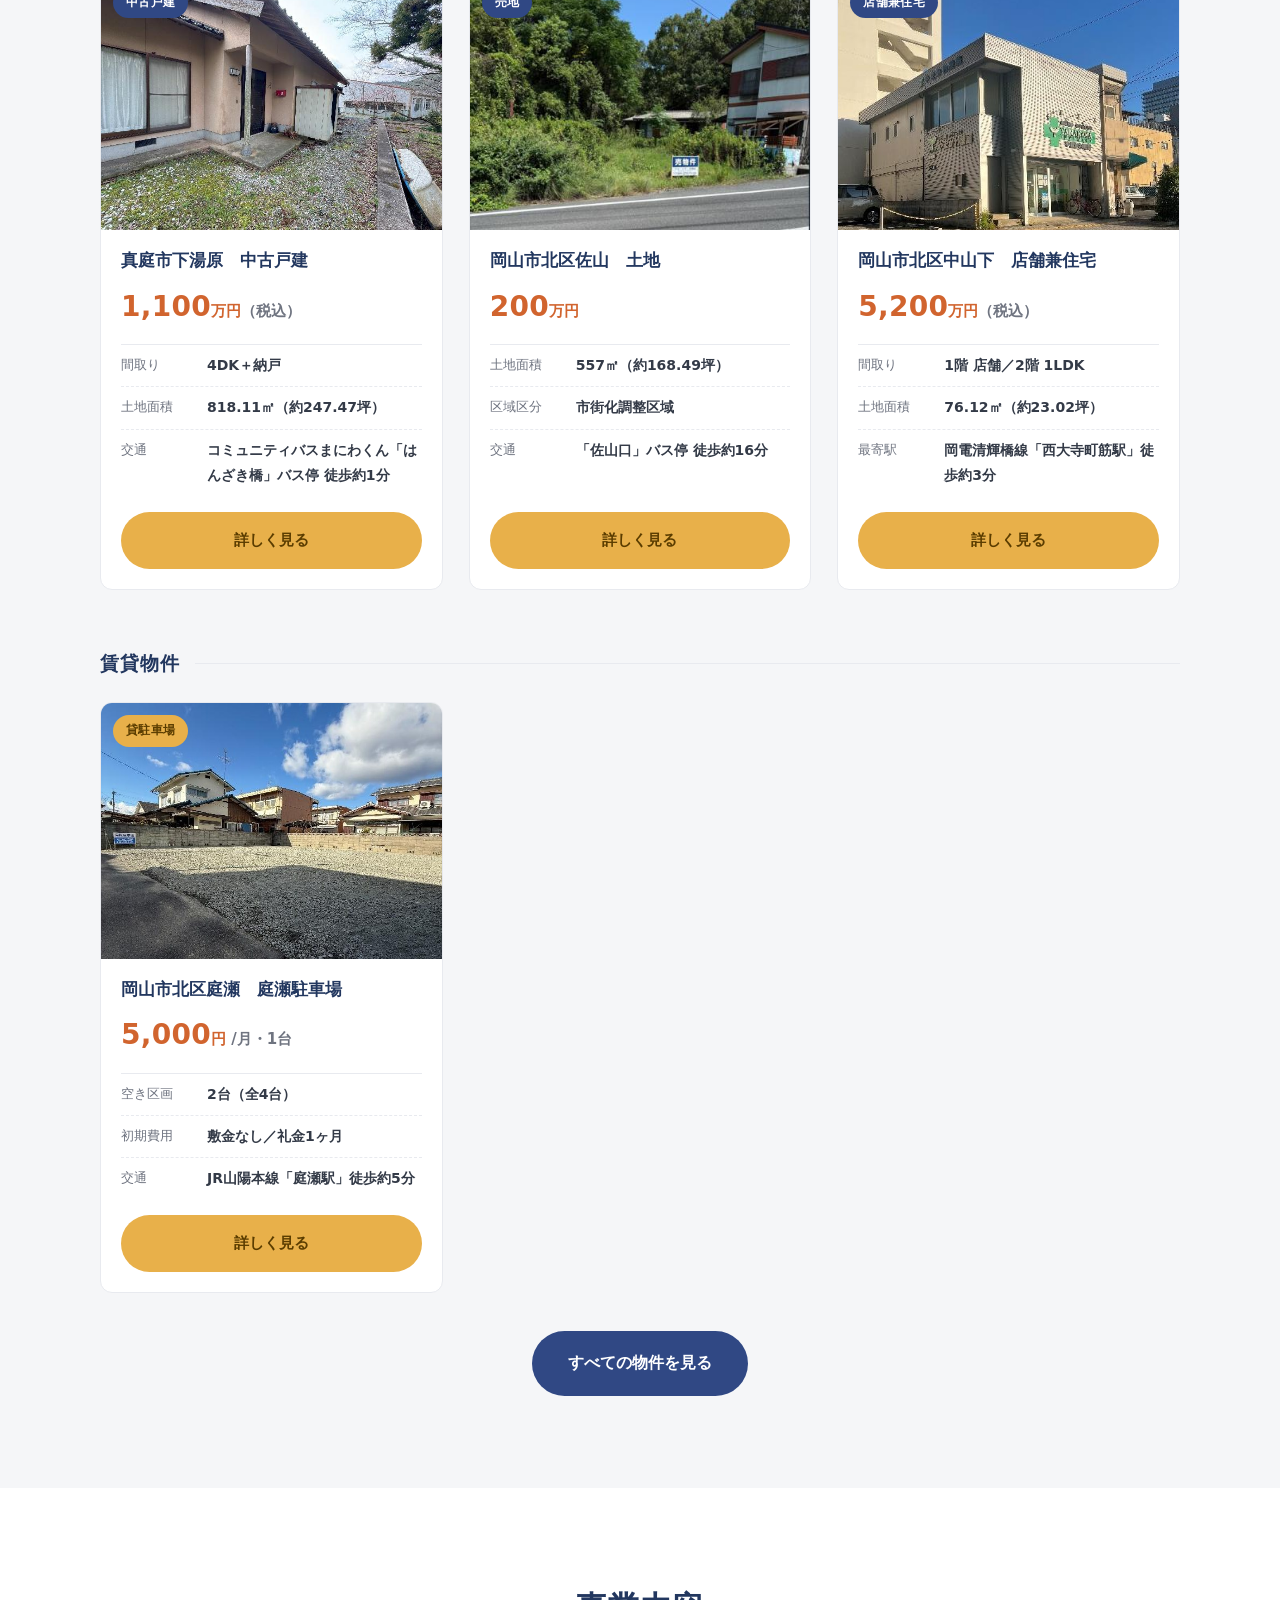
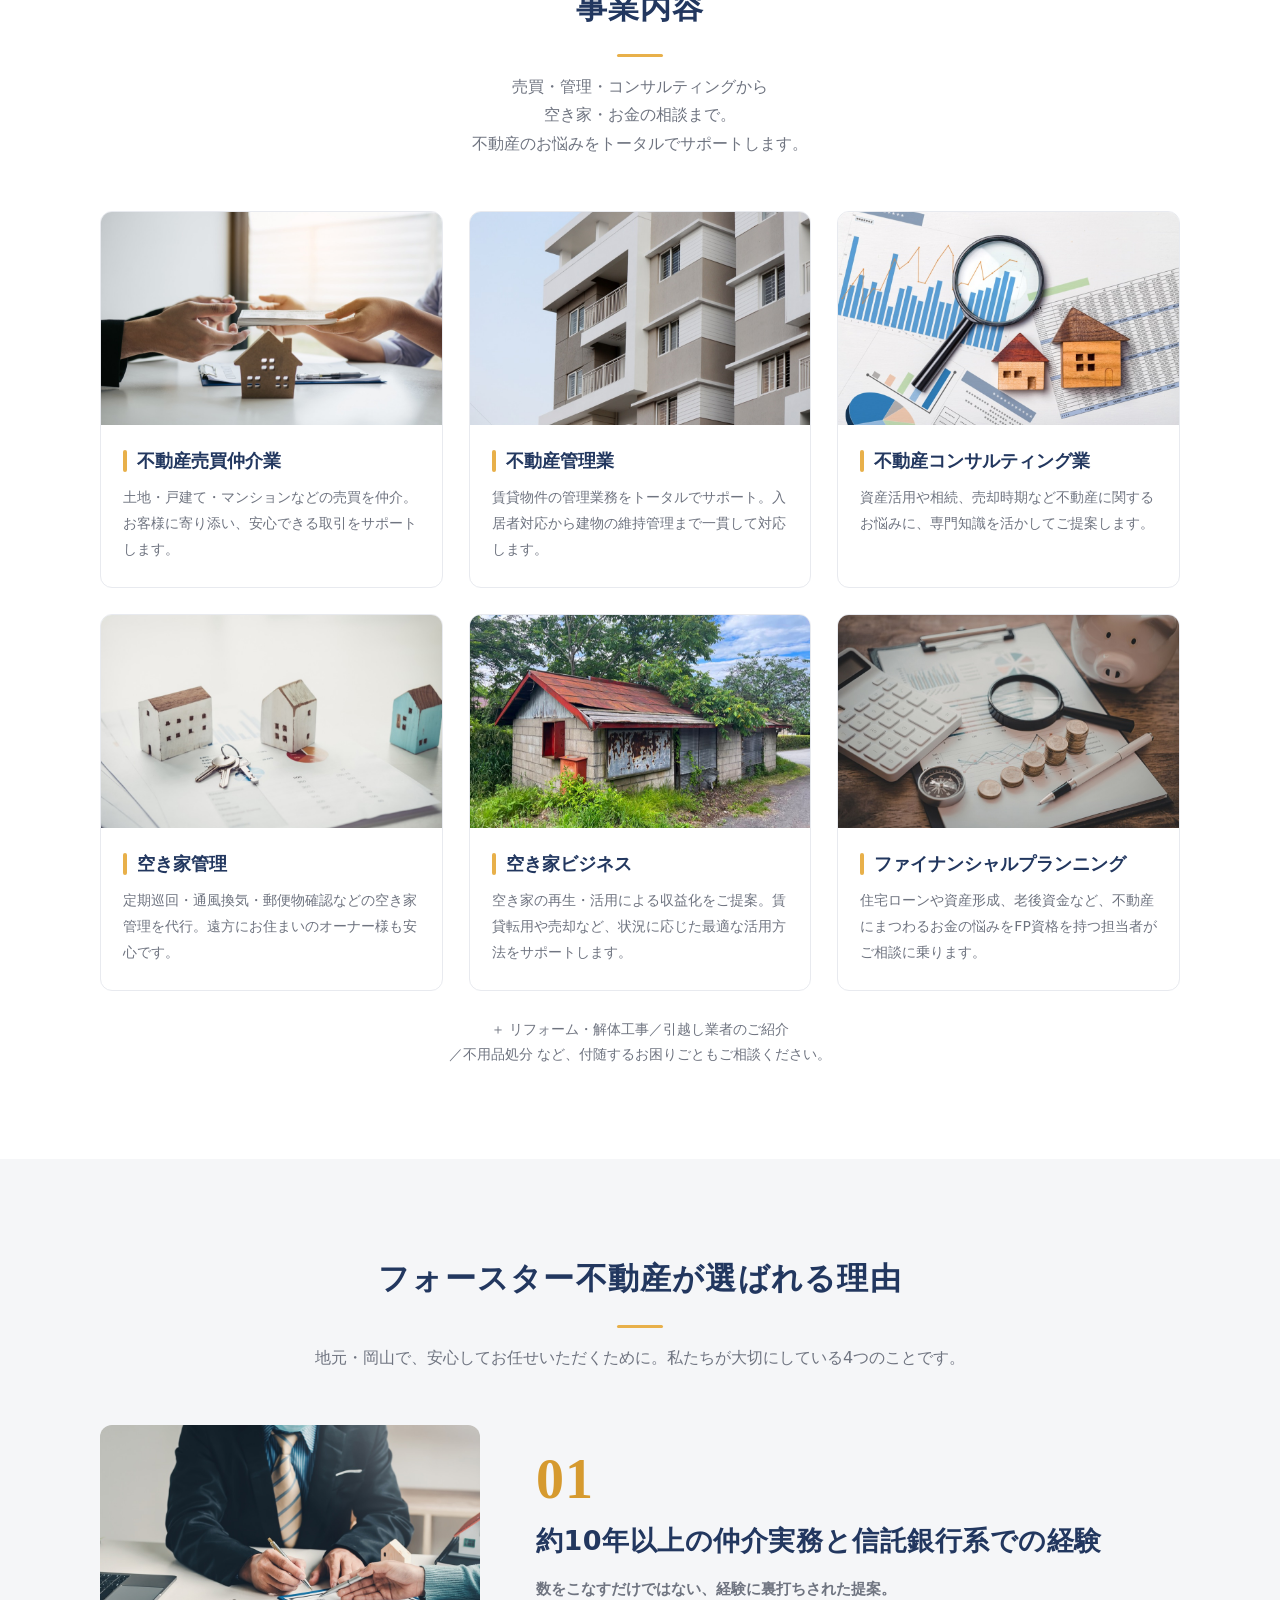
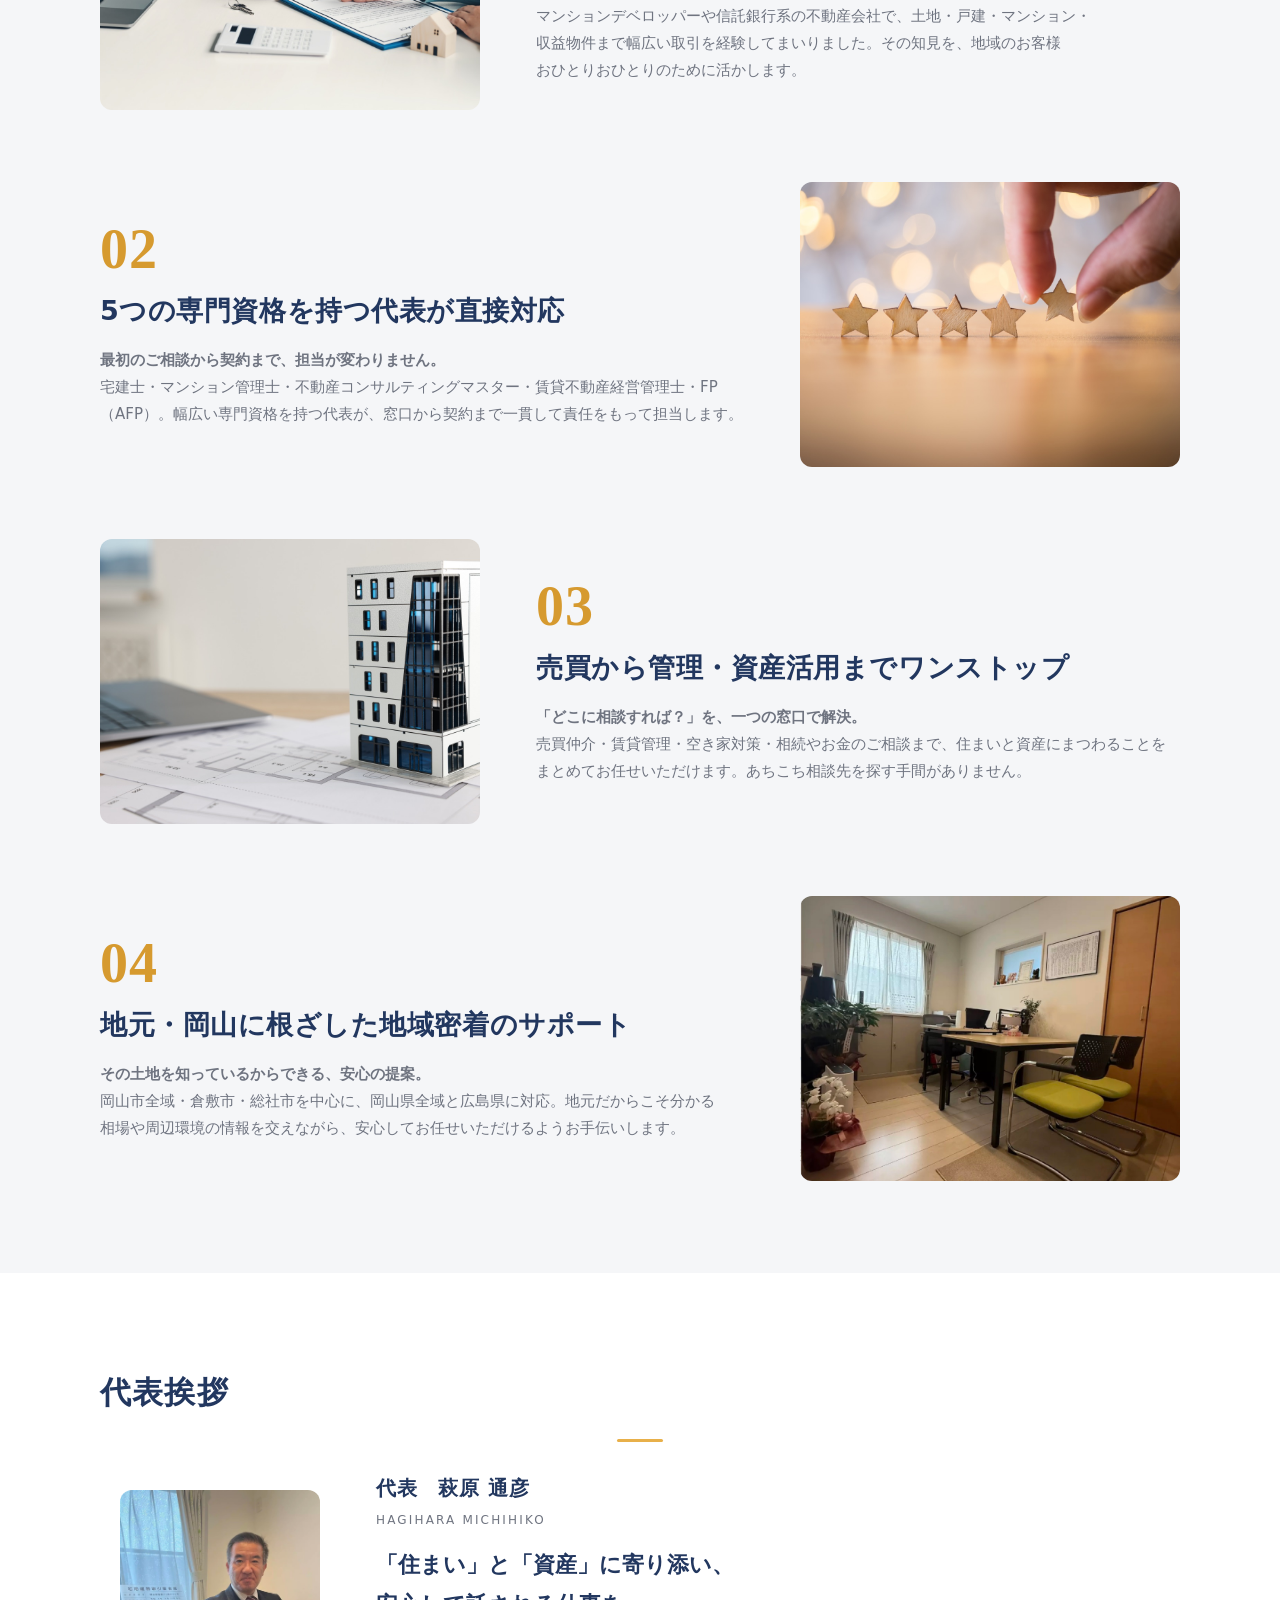
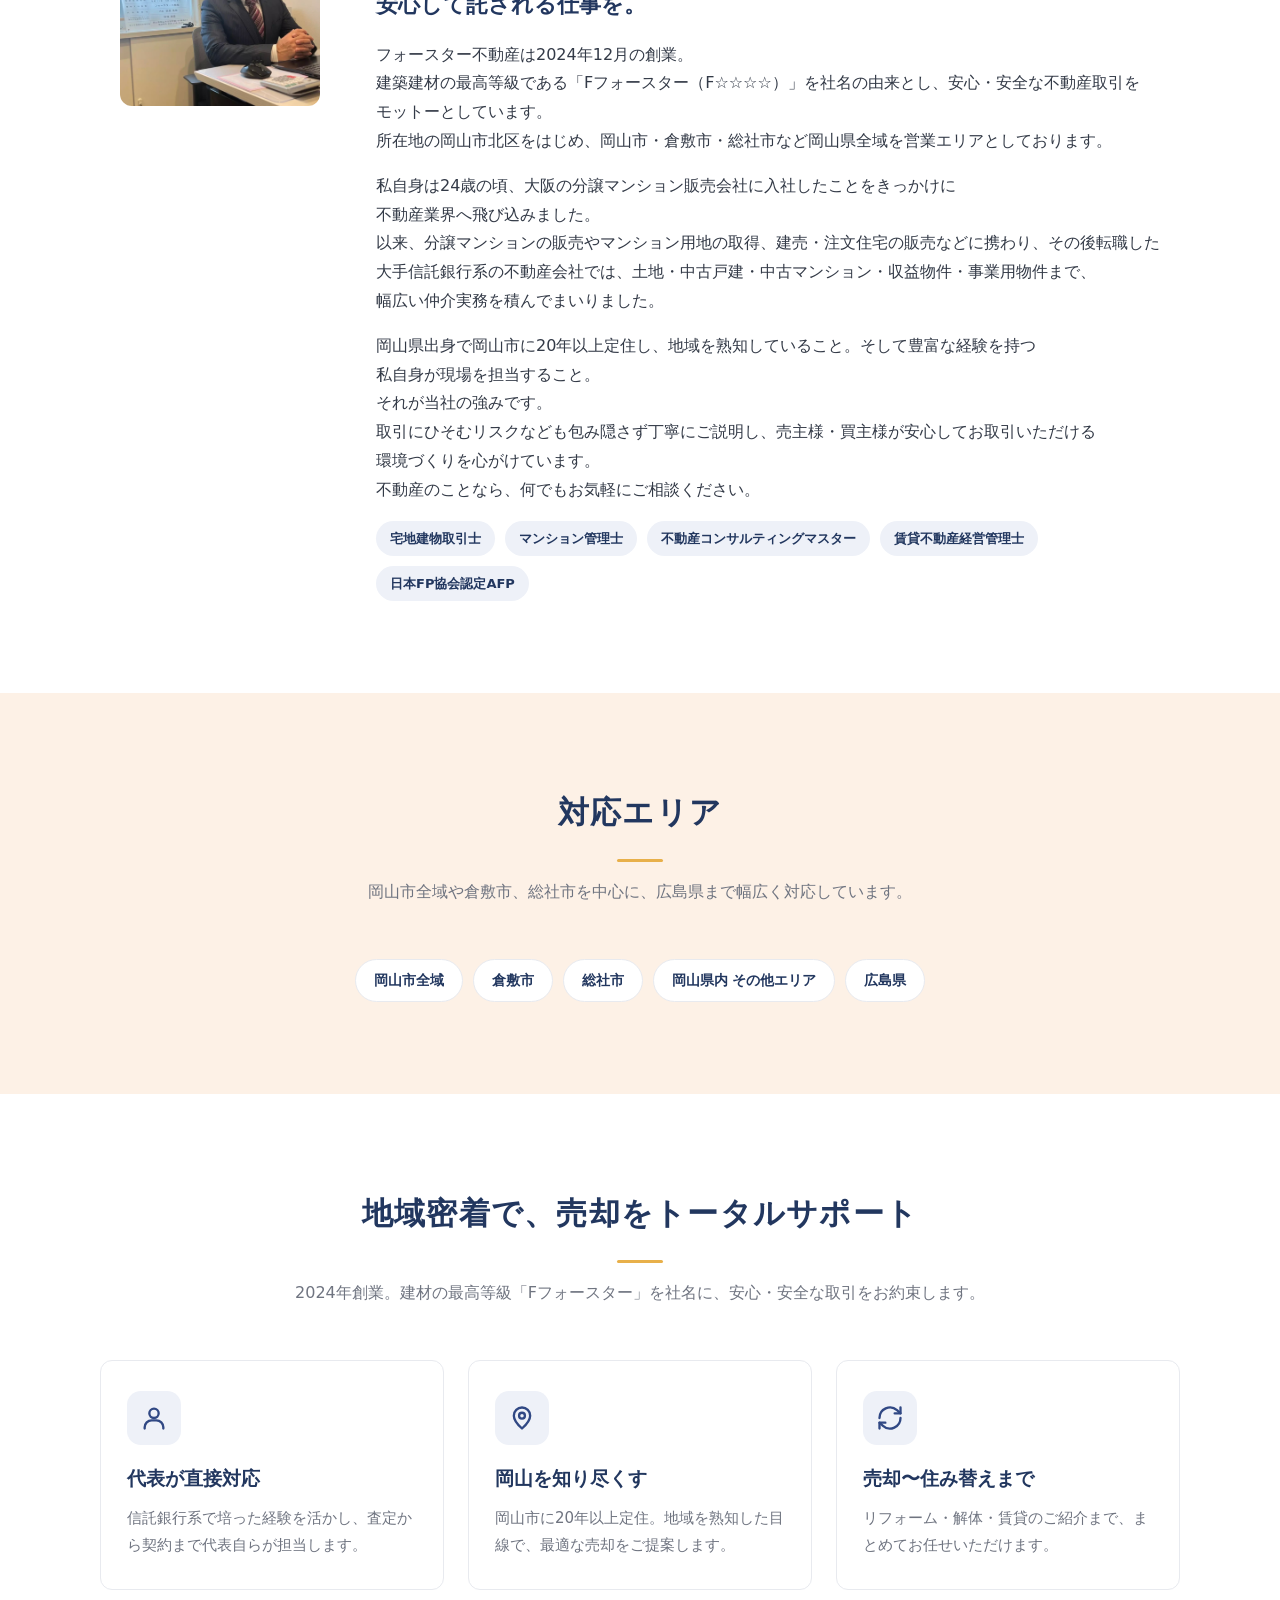
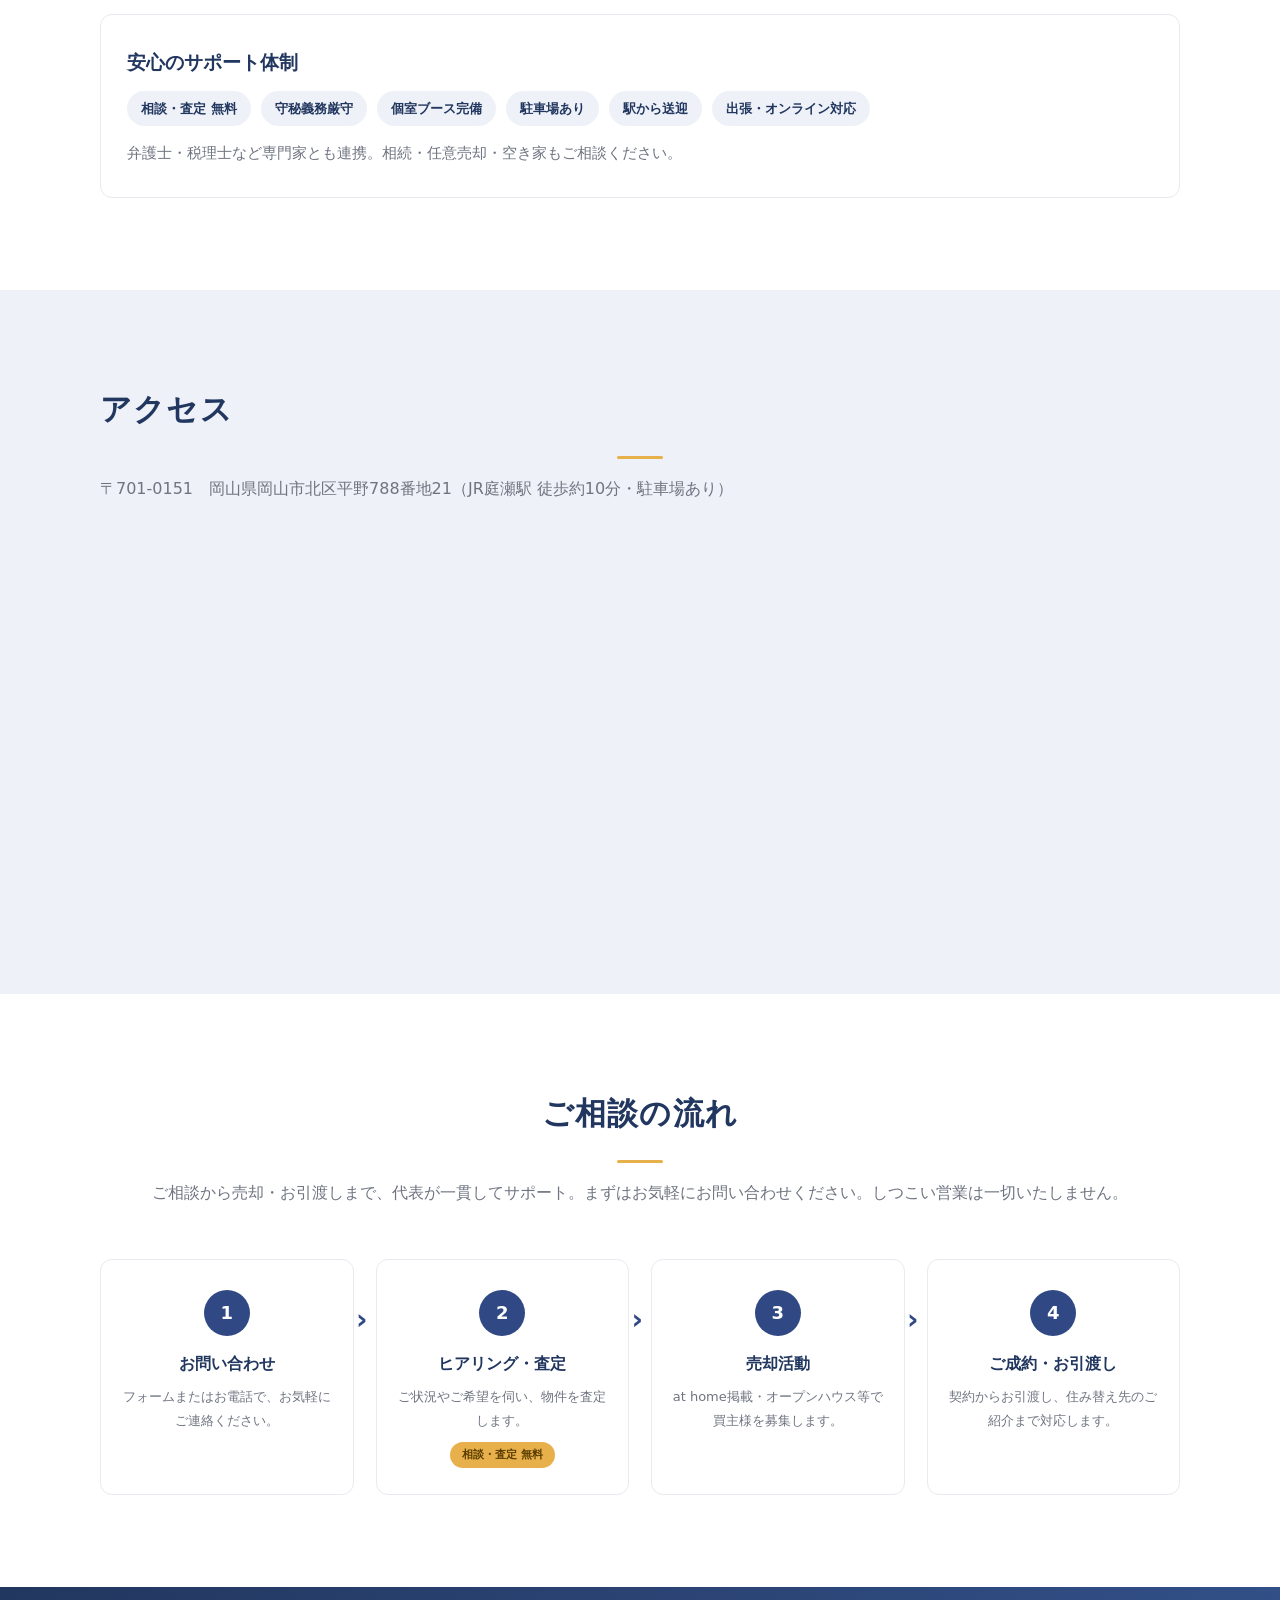
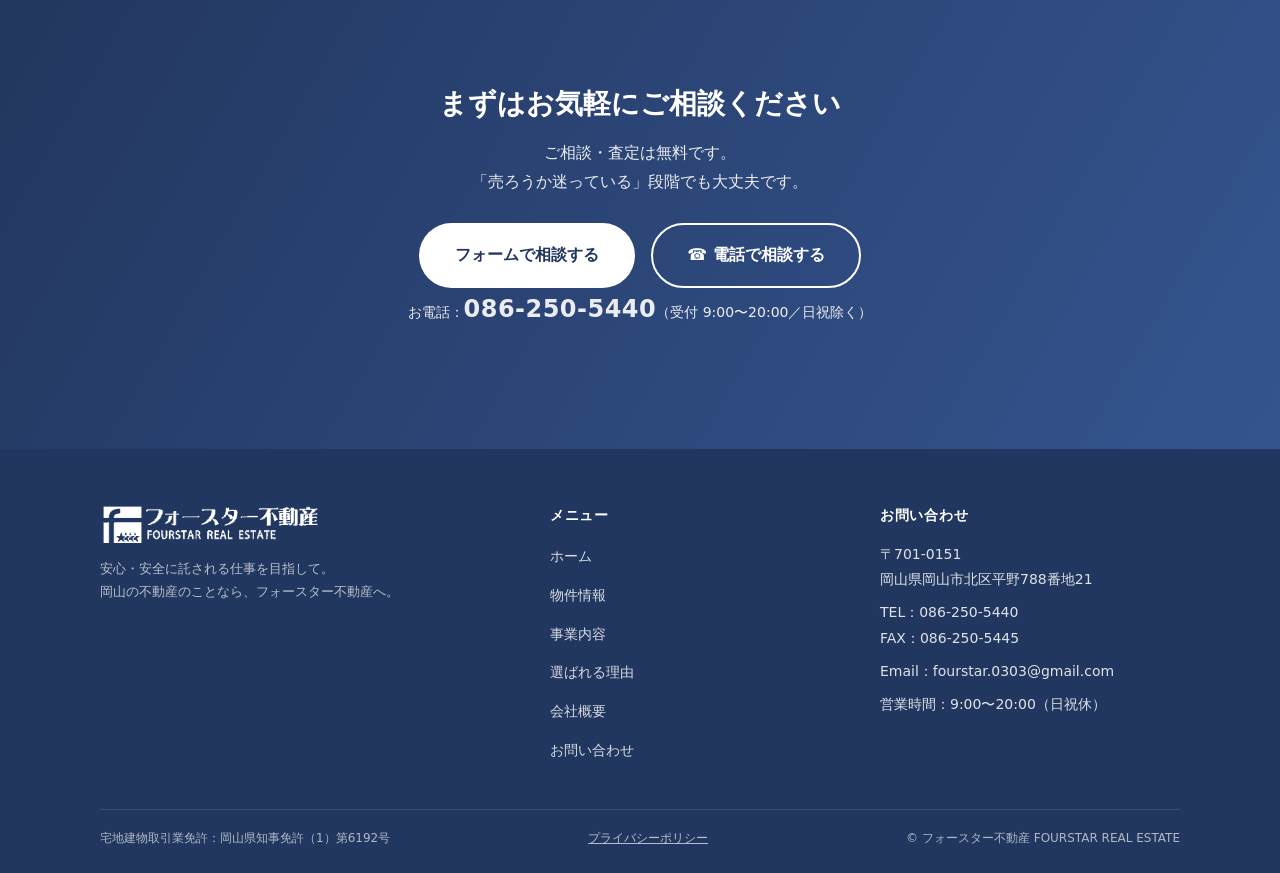
==== commit 12179920: "賃貸物件追加：庭瀬駐車場（トップに売り／賃貸の小見出しを追加） Co-Authored-By: Claude Opus 5.5 <noreply@anthropic.com>" ====
--- a/index.html
+++ b/index.html
@@ -158,6 +158,7 @@
       </div>
 
       <!-- ここから編集（トップに載せるおすすめを2〜3件。詳しい一覧は properties.html です）-->
+      <h3 class="pickup-sub">売り物件</h3>
       <div class="prop-grid">
 
         <article class="prop-card">
@@ -213,6 +214,30 @@
 
       </div>
       <!-- ここまで -->
+
+      <!-- 賃貸物件（売り物件とは分けて表示。詳しくは properties.html#rent）-->
+      <h3 class="pickup-sub pickup-sub--rent">賃貸物件</h3>
+      <div class="prop-grid">
+
+        <article class="prop-card">
+          <div class="prop-photo">
+            <span class="prop-label is-rent">貸駐車場</span>
+            <img src="images/niwase-parking.jpg" alt="庭瀬駐車場 現地">
+          </div>
+          <div class="prop-body">
+            <h3 class="prop-name">岡山市北区庭瀬　庭瀬駐車場</h3>
+            <p class="prop-price"><span class="num">5,000</span>円<span class="rent-mo"> /月・1台</span></p>
+            <ul class="prop-specs">
+              <li><span class="k">空き区画</span><span class="v">2台（全4台）</span></li>
+              <li><span class="k">初期費用</span><span class="v">敷金なし／礼金1ヶ月</span></li>
+              <li><span class="k">交通</span><span class="v">JR山陽本線「庭瀬駅」徒歩約5分</span></li>
+            </ul>
+            <a href="properties.html#rent" class="btn btn--accent">詳しく見る</a>
+          </div>
+        </article>
+
+      </div>
+      <!-- ここまで（賃貸物件）-->
 
       <div style="text-align:center;margin-top:38px;">
         <a href="properties.html" class="btn btn--primary btn--lg">すべての物件を見る</a>
--- a/css/style.css
+++ b/css/style.css
@@ -691,6 +691,14 @@
 /* 「該当物件がないとき」やポータル誘導に使う一言 */
 .prop-note { text-align:center; color: var(--muted); font-size: 14px; margin-top: 30px; }
 
+/* トップの新着で「売り物件」「賃貸物件」を分ける小見出し */
+.pickup-sub {
+  display:flex; align-items:center; gap: 14px; margin: 0 0 22px;
+  font-size: 19px; font-weight: 800; color: var(--navy); letter-spacing: .06em;
+}
+.pickup-sub::after { content:""; flex:1; height:1px; background: var(--line); }
+.pickup-sub--rent { margin-top: 56px; }
+
 @media (max-width: 900px) { .prop-grid { grid-template-columns: 1fr 1fr; } }
 @media (max-width: 640px) { .prop-grid { grid-template-columns: 1fr; } }
 
